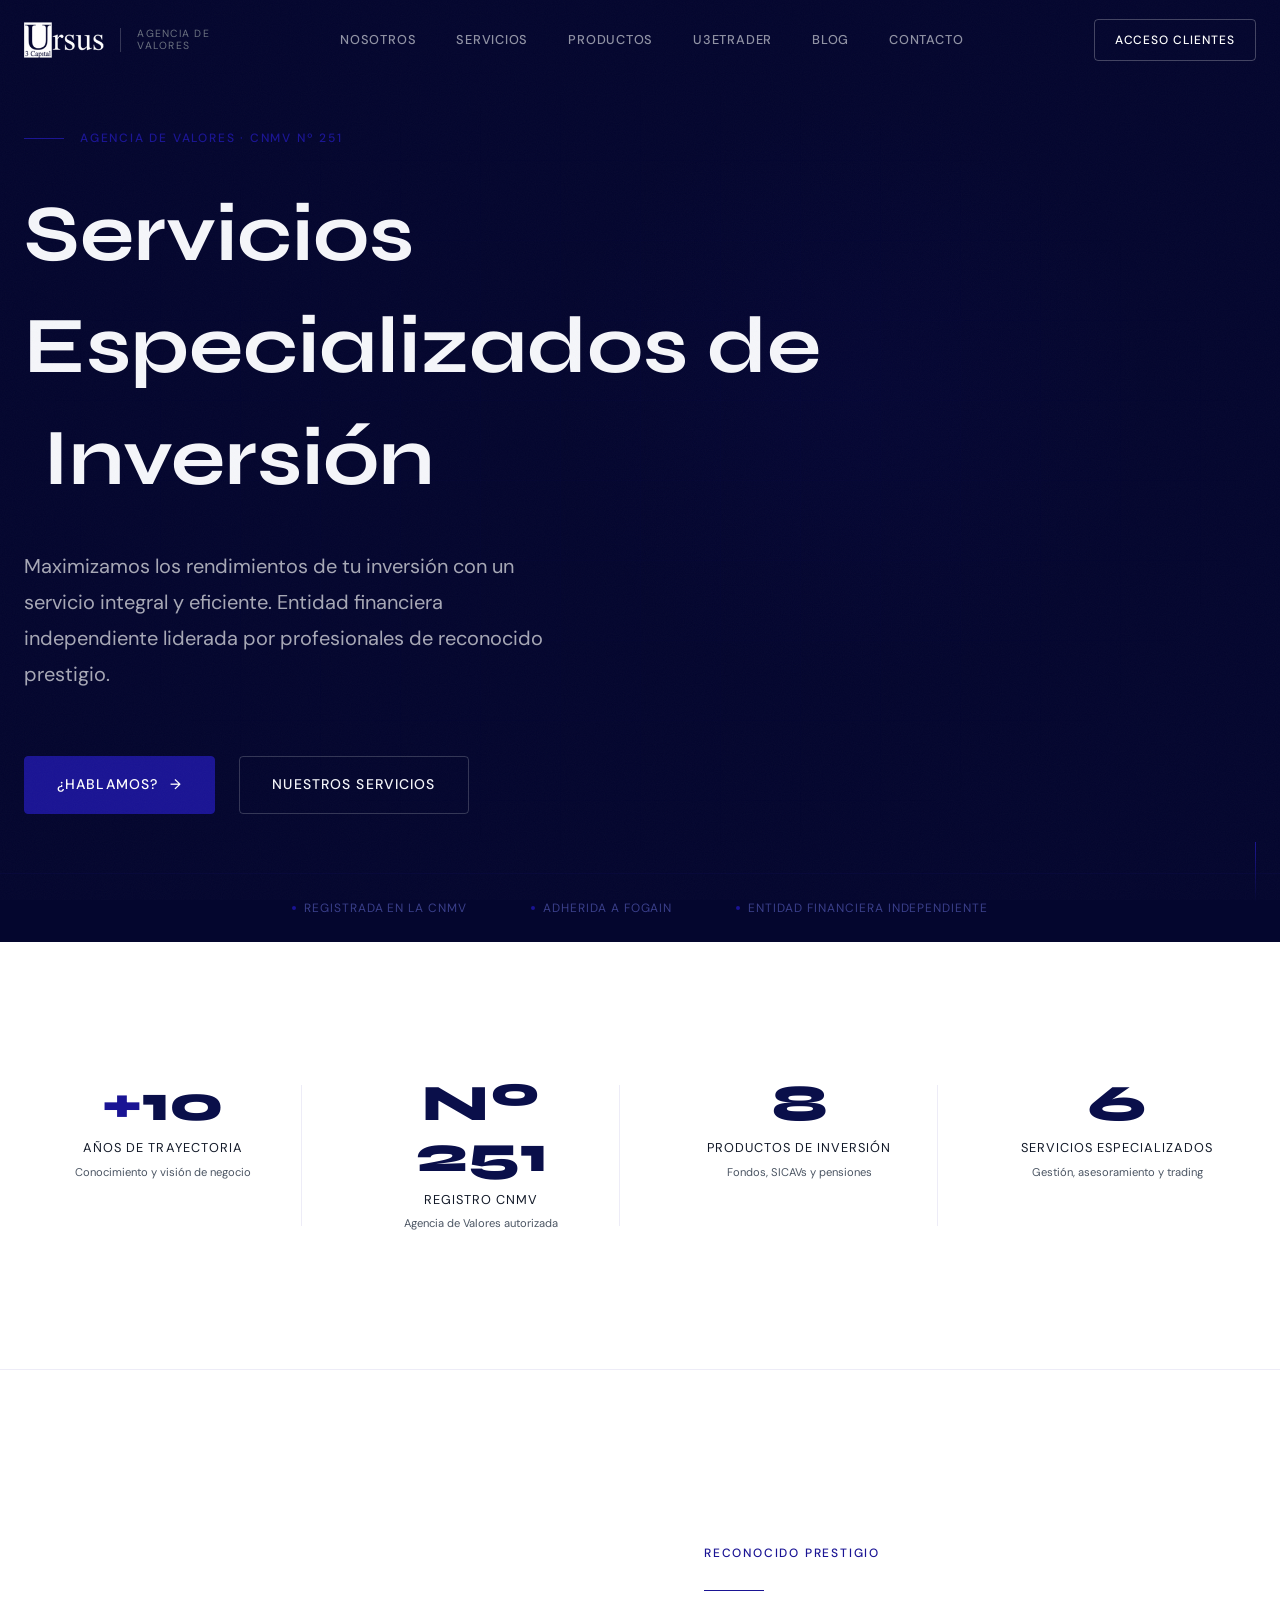
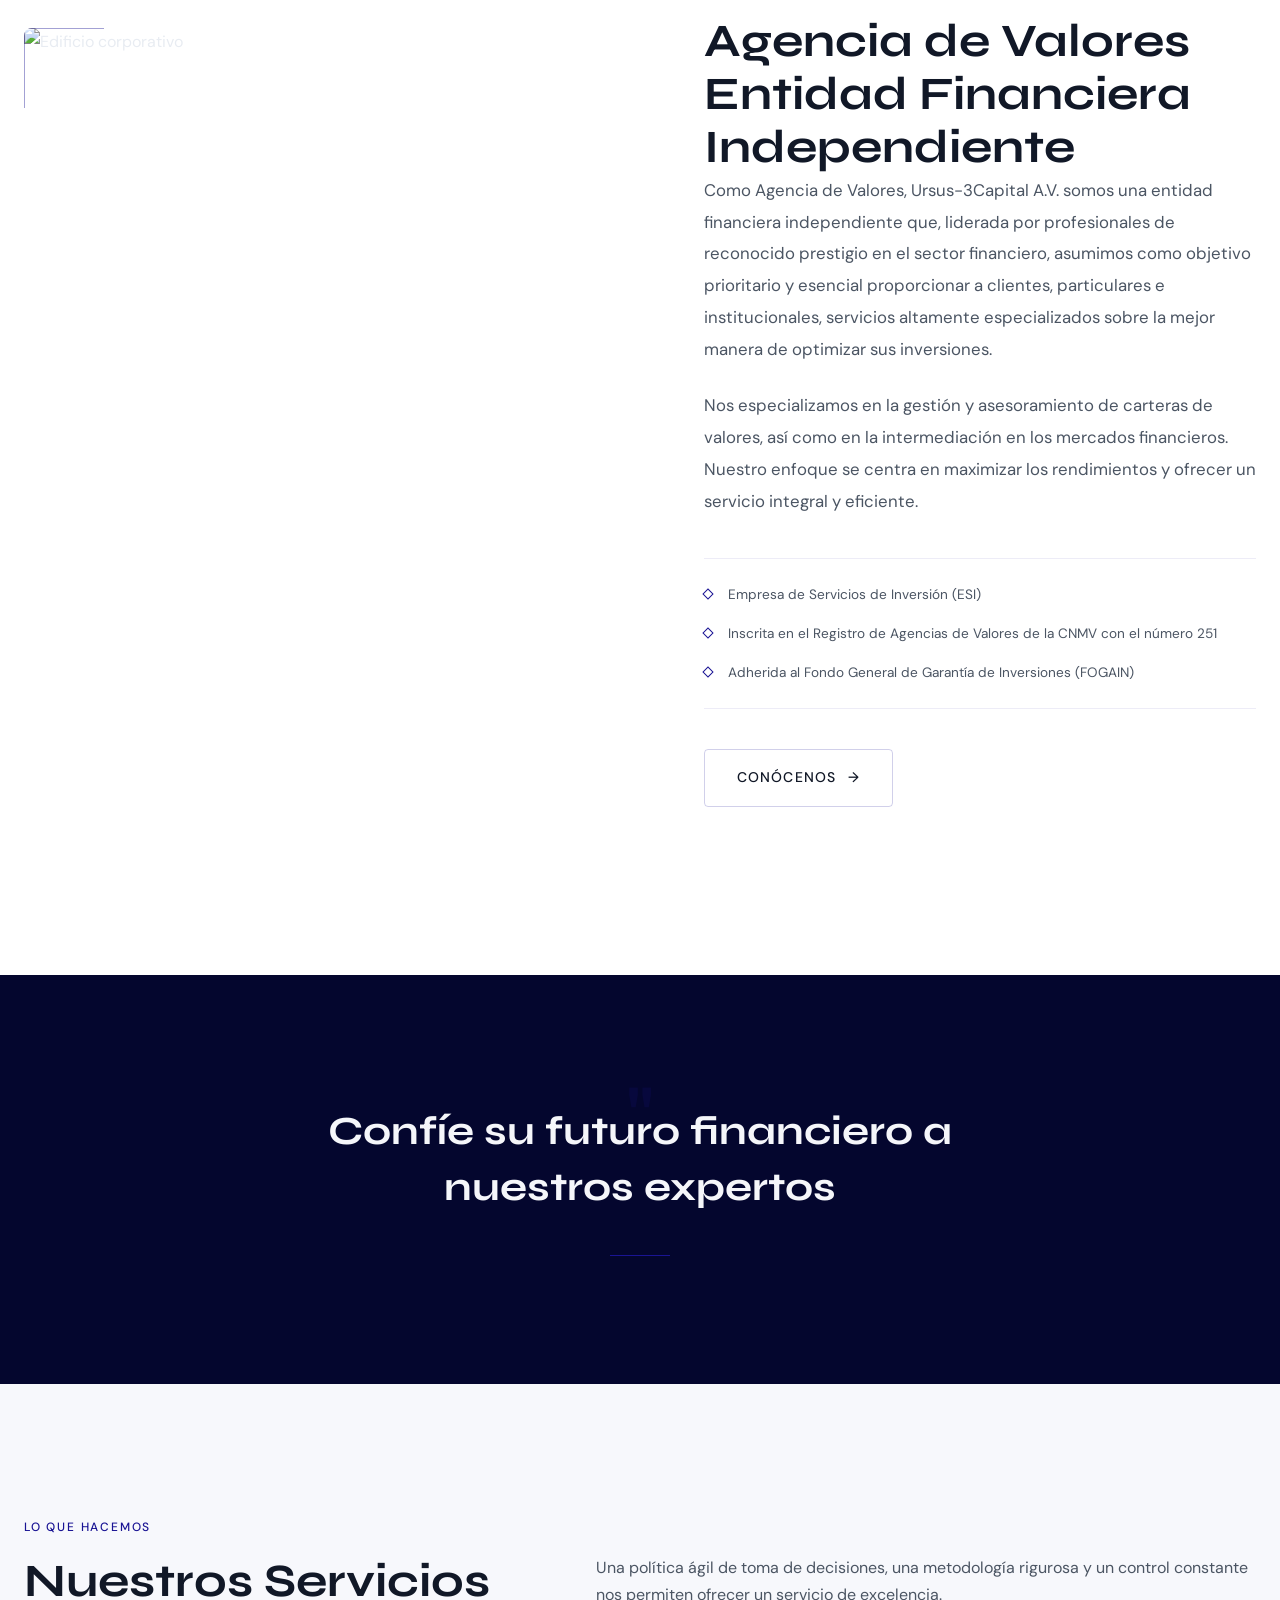
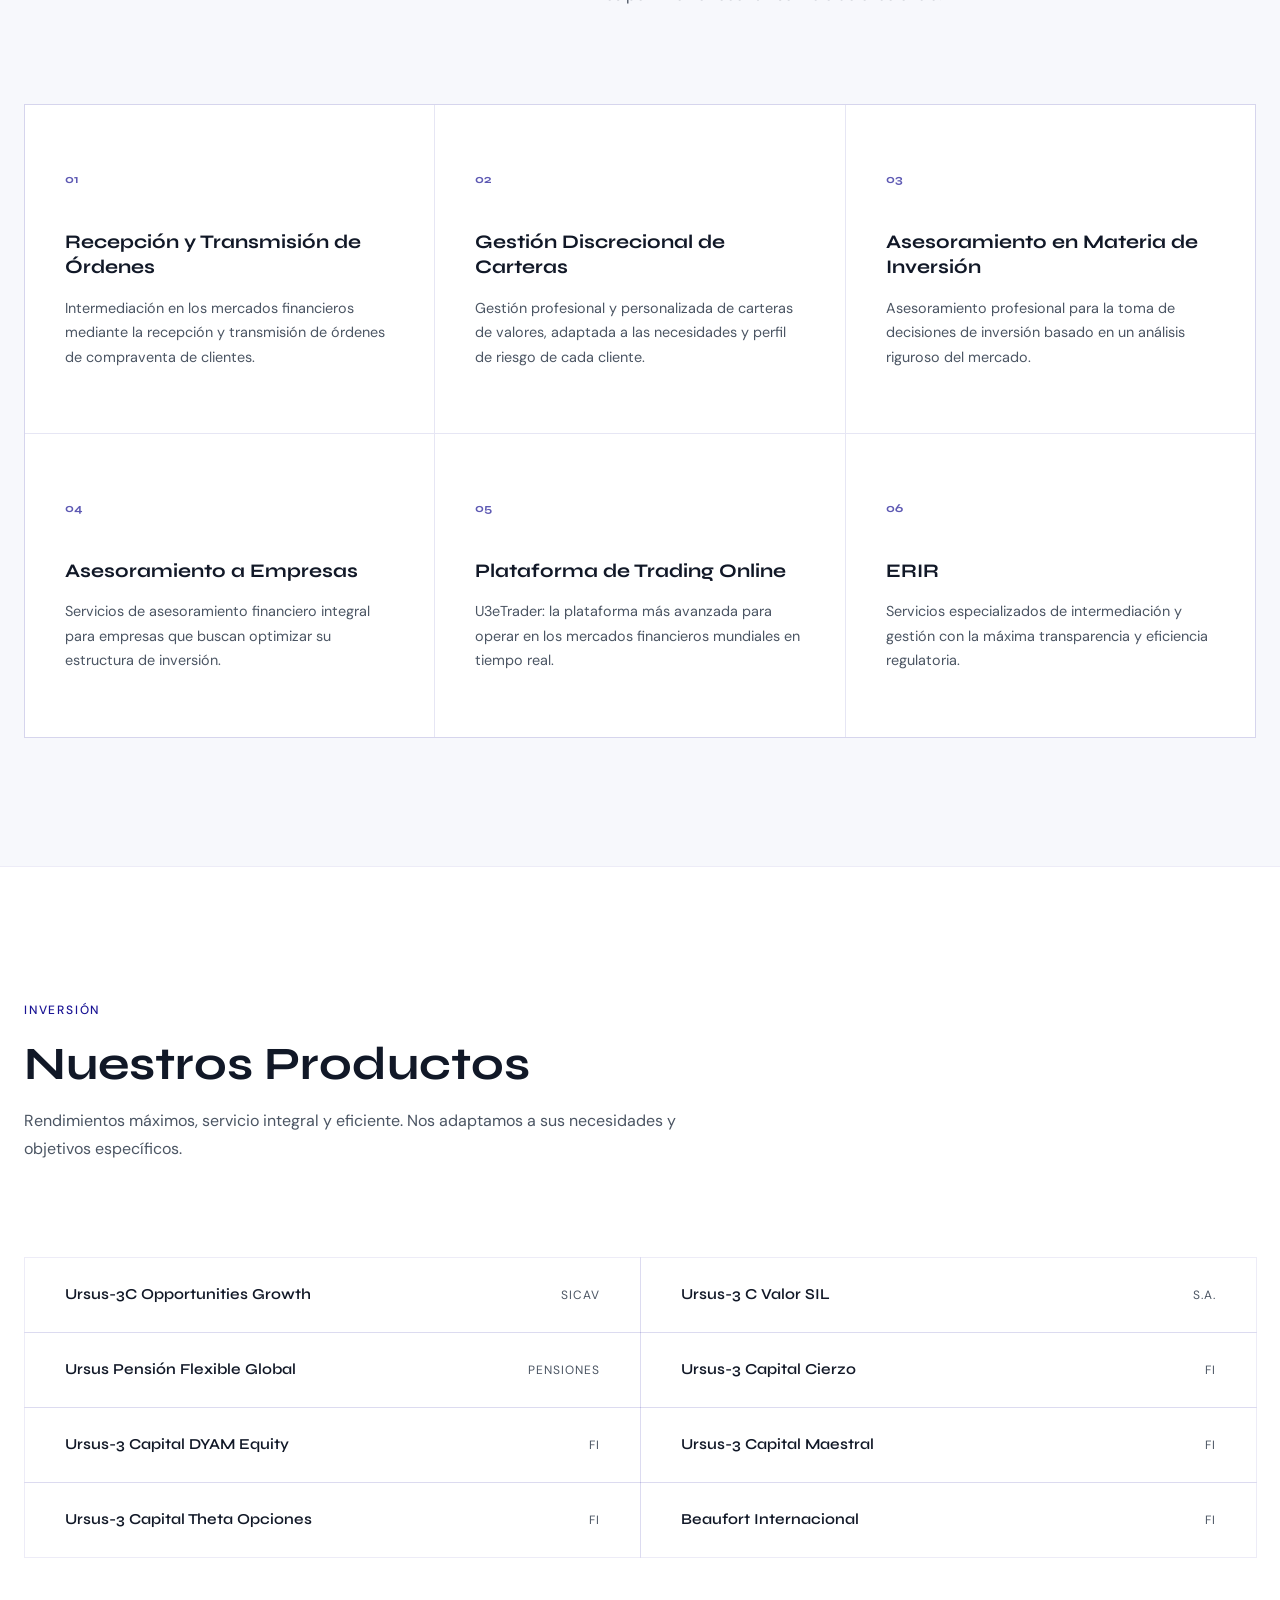
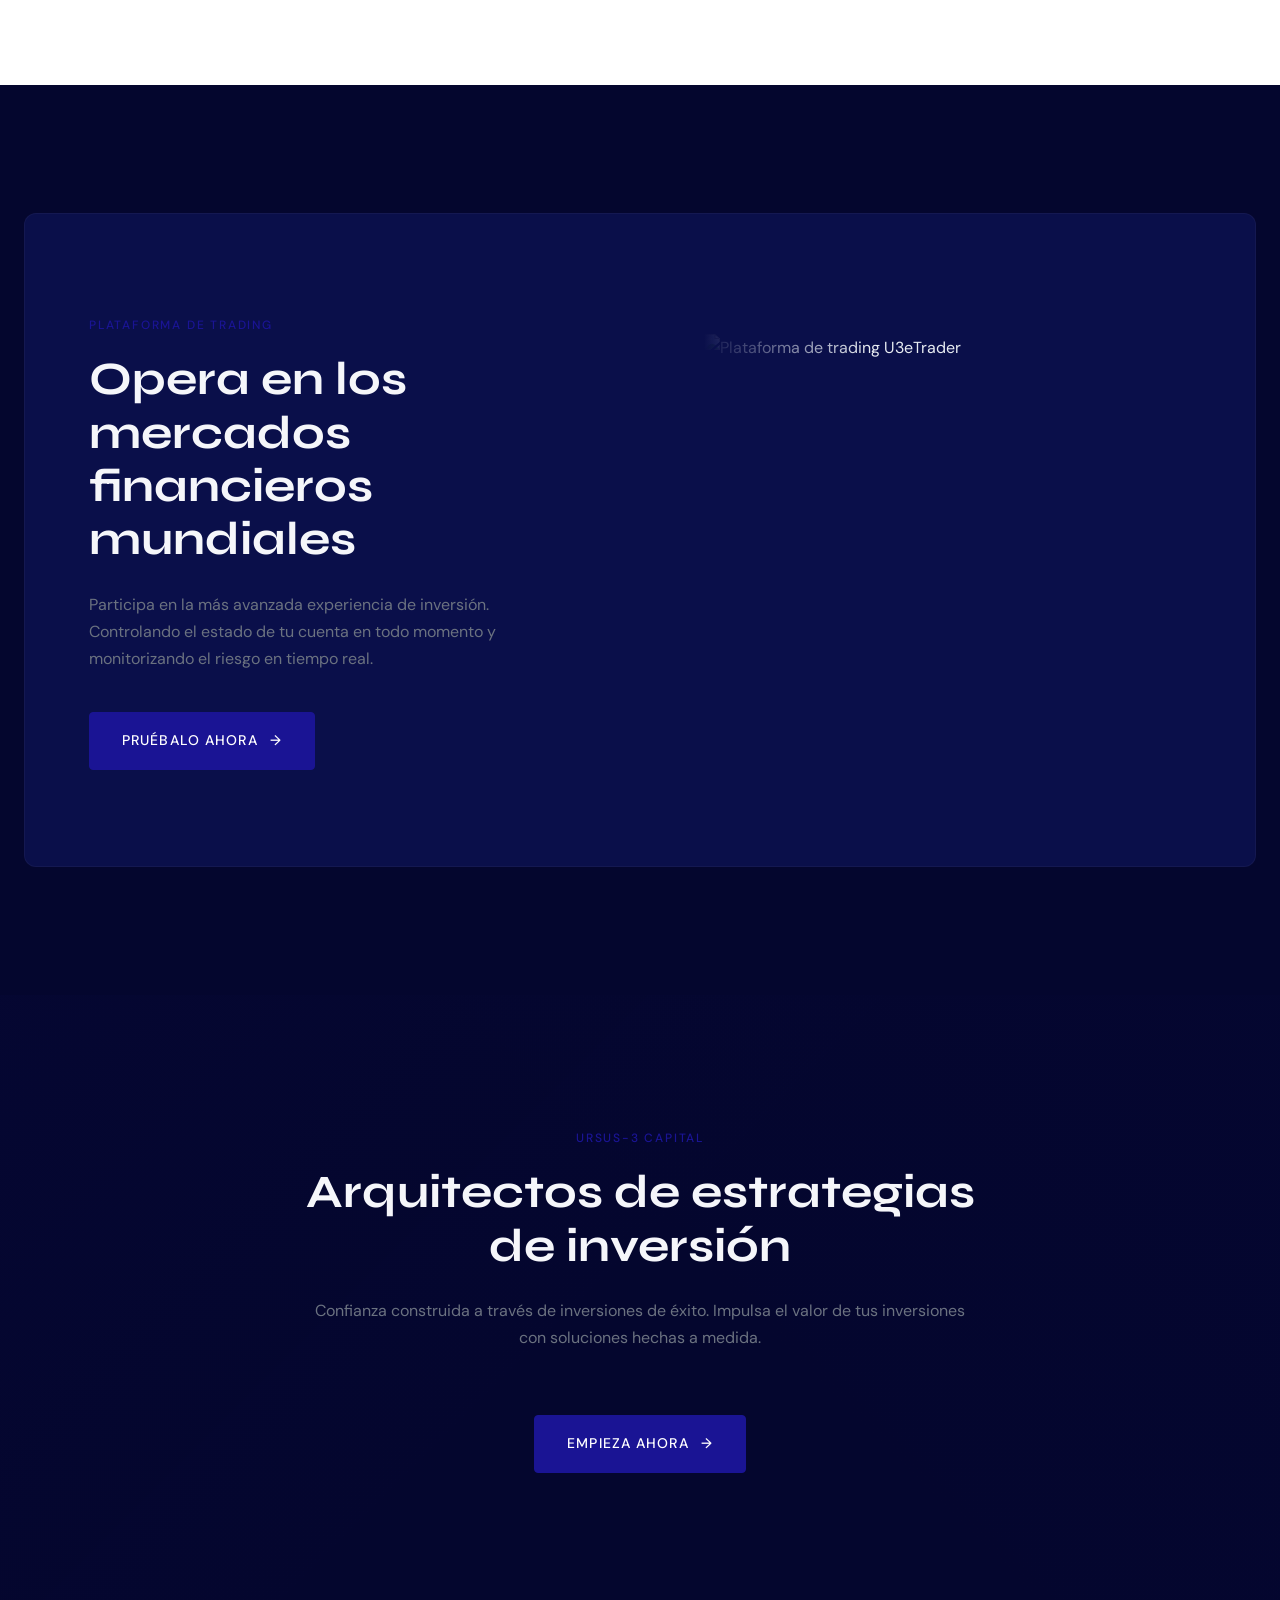
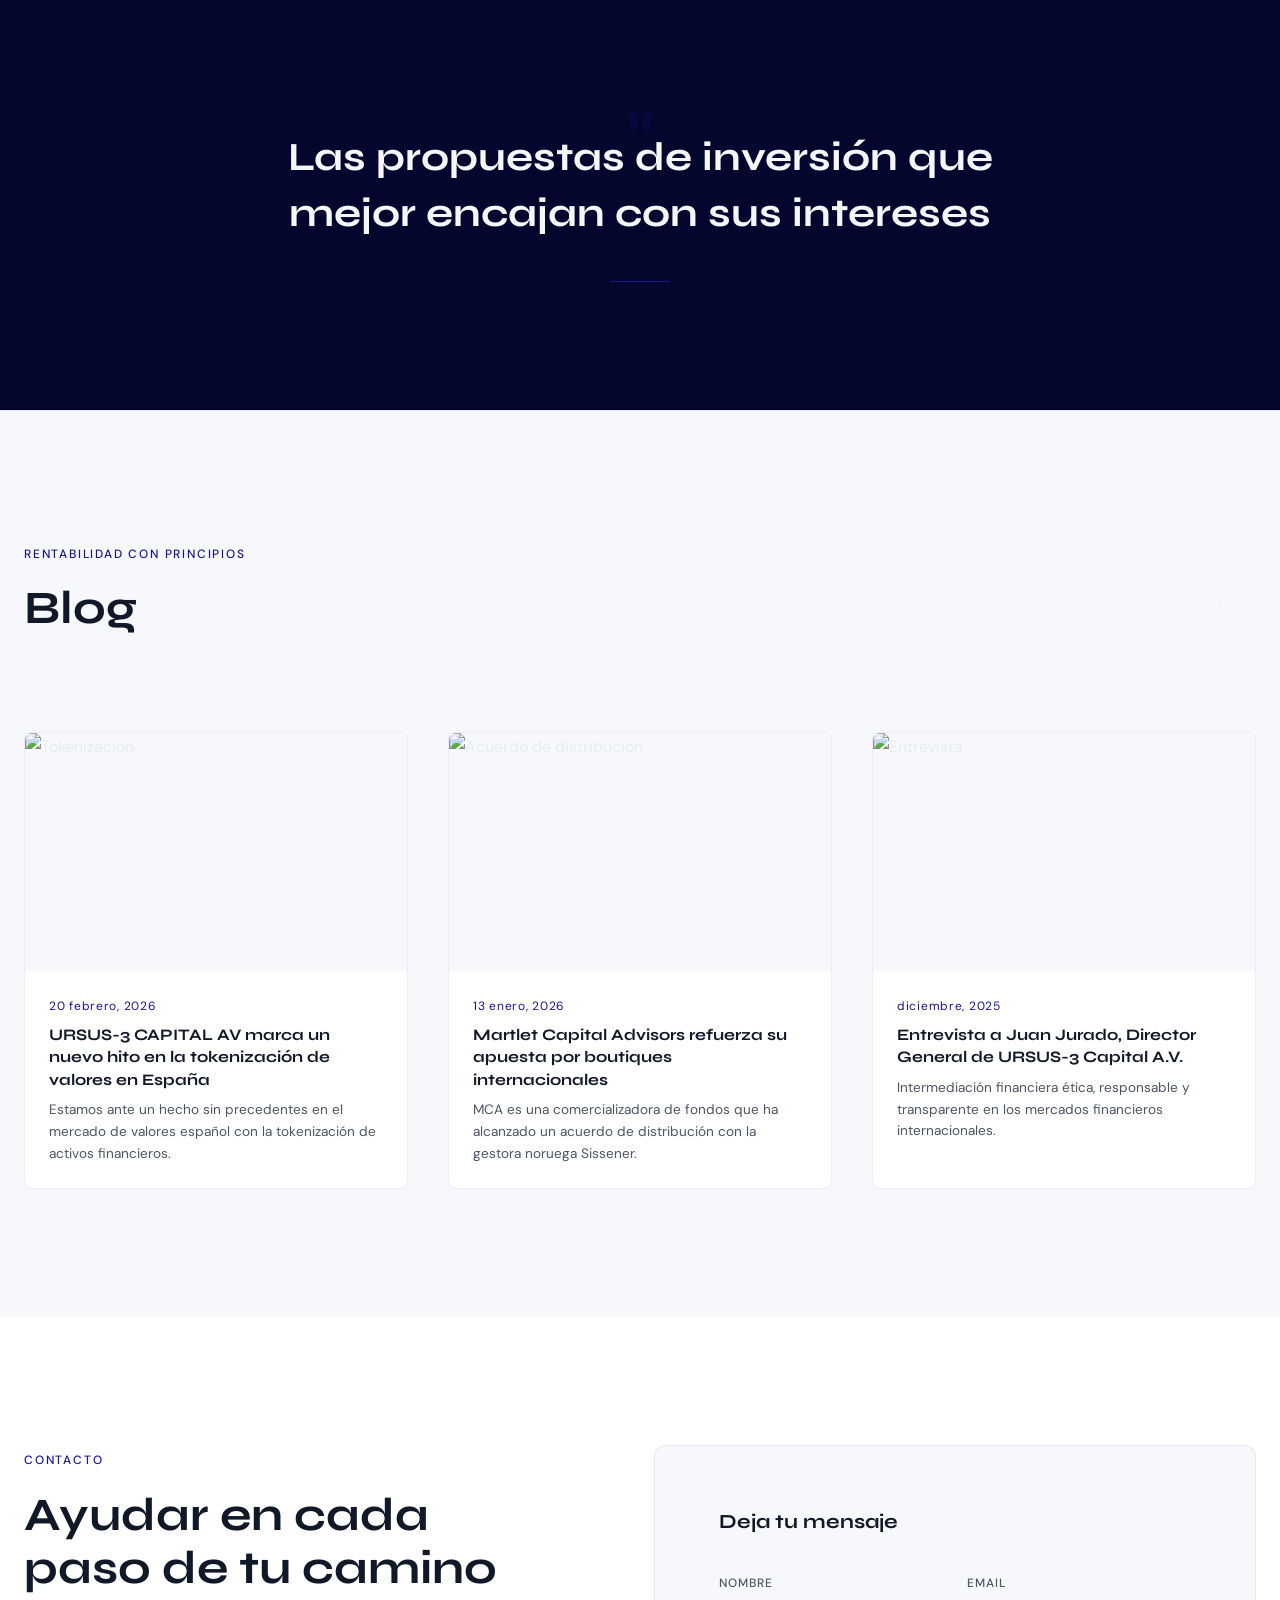
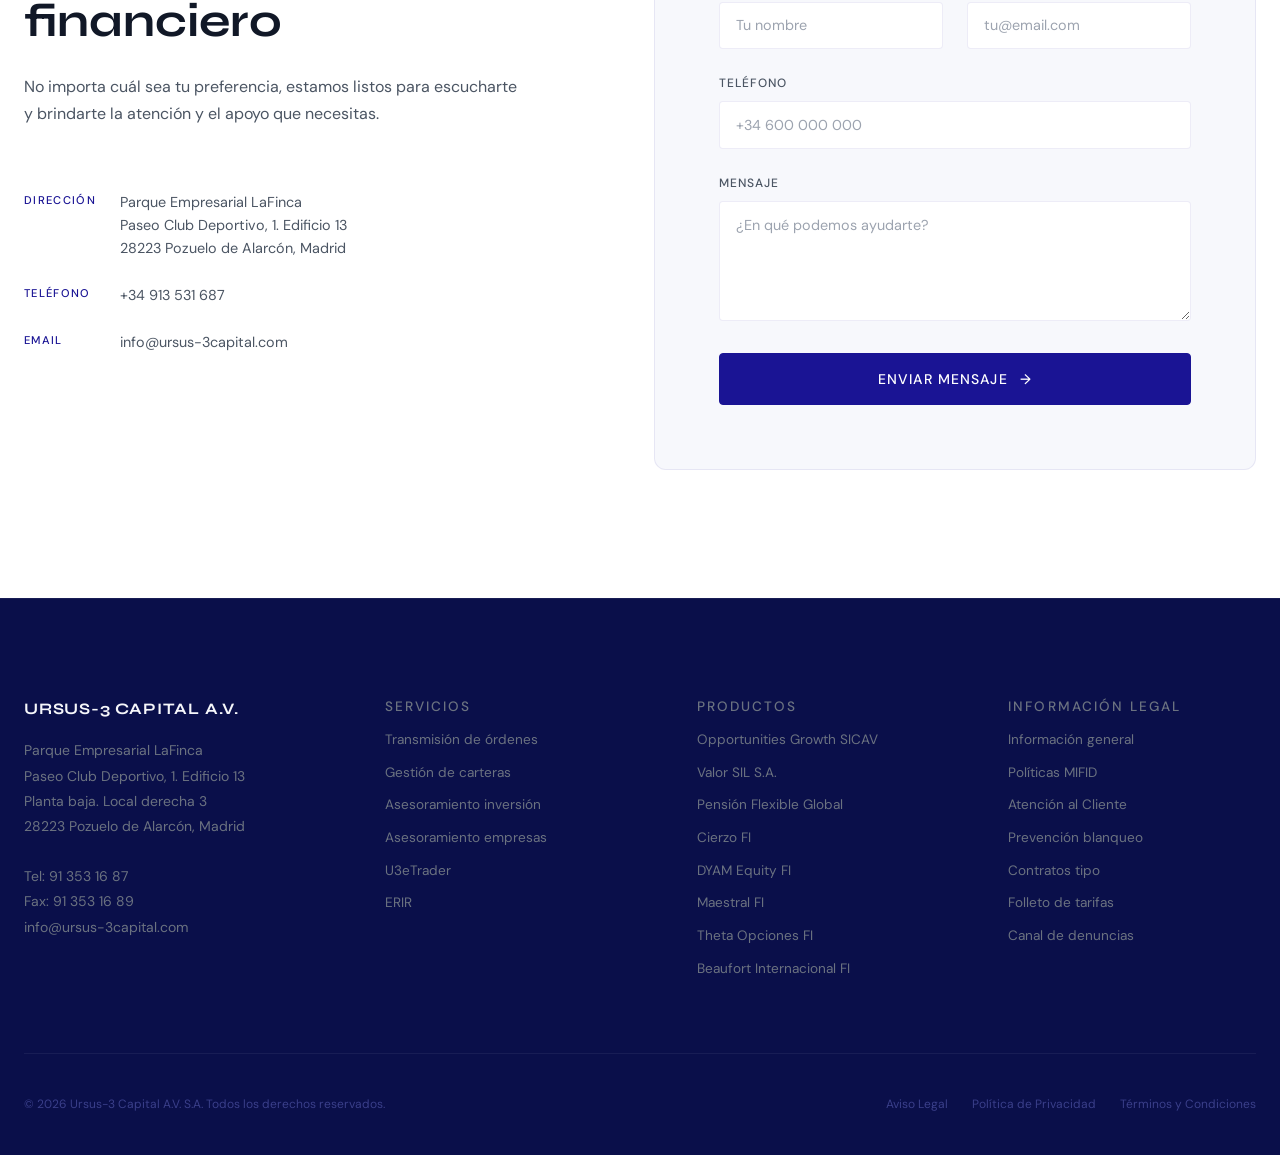
==== prototype/index.html @ baf9d0b7 "feat: corporate blue palette + white sections, logo in nav Adjusted from dark-only to blue+white dua" ====
<!DOCTYPE html>
<html lang="es">
<head>
  <meta charset="UTF-8">
  <meta name="viewport" content="width=device-width, initial-scale=1.0">
  <title>Ursus-3 Capital | Agencia de Valores — Servicios Especializados de Inversión</title>
  <meta name="description" content="Agencia de Valores independiente registrada en la CNMV. Gestión de carteras, asesoramiento en inversión y plataforma de trading online.">
  <link rel="preconnect" href="https://fonts.googleapis.com">
  <link rel="preconnect" href="https://fonts.gstatic.com" crossorigin>
  <link href="https://fonts.googleapis.com/css2?family=DM+Sans:wght@300;400;500;600&family=Syne:wght@400;600;700;800&display=swap" rel="stylesheet">
  <link rel="stylesheet" href="assets/css/global.css">
  <link rel="stylesheet" href="assets/css/homepage.css">
</head>
<body>

  <!-- Grain texture overlay -->
  <div class="grain"></div>

  <!-- ==================== NAV ==================== -->
  <nav class="nav">
    <div class="nav__inner">
      <a href="#" class="nav__logo">
        <img src="assets/img/logo.png" alt="Ursus-3 Capital">
        <span class="nav__logo-divider"></span>
        <span class="nav__logo-sub">Agencia de<br>Valores</span>
      </a>

      <div class="nav__links">
        <a href="#nosotros" class="nav__link">Nosotros</a>
        <a href="#servicios" class="nav__link">Servicios</a>
        <a href="#productos" class="nav__link">Productos</a>
        <a href="#plataforma" class="nav__link">U3eTrader</a>
        <a href="#blog" class="nav__link">Blog</a>
        <a href="#contacto" class="nav__link">Contacto</a>
      </div>

      <a href="#contacto" class="nav__cta">Acceso Clientes</a>

      <button class="nav__burger" aria-label="Menú" aria-expanded="false">
        <span></span><span></span>
      </button>
    </div>
  </nav>

  <!-- Mobile overlay -->
  <div class="nav__overlay">
    <a href="#nosotros">Nosotros</a>
    <a href="#servicios">Servicios</a>
    <a href="#productos">Productos</a>
    <a href="#plataforma">U3eTrader</a>
    <a href="#blog">Blog</a>
    <a href="#contacto">Contacto</a>
  </div>

  <!-- ==================== HERO ==================== -->
  <section class="hero">
    <div class="hero__bg"></div>

    <div class="container">
      <div class="hero__content">
        <div class="hero__label">
          <span class="label">Agencia de Valores · CNMV Nº 251</span>
        </div>

        <h1 class="hero__title">Servicios Especializados de Inversión</h1>

        <p class="hero__subtitle">Maximizamos los rendimientos de tu inversión con un servicio integral y eficiente. Entidad financiera independiente liderada por profesionales de reconocido prestigio.</p>

        <div class="hero__actions">
          <a href="#contacto" class="btn btn--primary">
            ¿Hablamos?
            <span class="btn__arrow">→</span>
          </a>
          <a href="#servicios" class="btn btn--outline">
            Nuestros servicios
          </a>
        </div>
      </div>
    </div>

    <div class="hero__scroll">
      <div class="hero__scroll-line"></div>
    </div>

    <div class="hero__credentials">
      <div class="container">
        <div class="hero__credentials-inner">
          <span><span class="gold-dot"></span> Registrada en la CNMV</span>
          <span><span class="gold-dot"></span> Adherida a FOGAIN</span>
          <span><span class="gold-dot"></span> Entidad Financiera Independiente</span>
        </div>
      </div>
    </div>
  </section>

  <!-- ==================== STATS ==================== -->
  <section class="stats">
    <div class="container">
      <div class="stats__grid reveal-stagger">
        <div class="stats__item">
          <div class="stats__number"><span class="text-gold">+</span><span data-count="10" data-suffix="">0</span></div>
          <div class="stats__desc">Años de trayectoria</div>
          <div class="stats__sub">Conocimiento y visión de negocio</div>
        </div>
        <div class="stats__item">
          <div class="stats__number"><span data-count="251" data-prefix="Nº ">0</span></div>
          <div class="stats__desc">Registro CNMV</div>
          <div class="stats__sub">Agencia de Valores autorizada</div>
        </div>
        <div class="stats__item">
          <div class="stats__number"><span data-count="8">0</span></div>
          <div class="stats__desc">Productos de inversión</div>
          <div class="stats__sub">Fondos, SICAVs y pensiones</div>
        </div>
        <div class="stats__item">
          <div class="stats__number"><span data-count="6">0</span></div>
          <div class="stats__desc">Servicios especializados</div>
          <div class="stats__sub">Gestión, asesoramiento y trading</div>
        </div>
      </div>
    </div>
  </section>

  <!-- ==================== ABOUT ==================== -->
  <section class="about section" id="nosotros">
    <div class="container">
      <div class="about__inner">
        <div class="about__image reveal">
          <img src="https://images.unsplash.com/photo-1486406146926-c627a92ad1ab?w=800&q=80" alt="Edificio corporativo" loading="lazy">
        </div>

        <div class="about__content reveal">
          <span class="label">Reconocido Prestigio</span>
          <div class="divider"></div>
          <h2>Agencia de Valores<br>Entidad Financiera Independiente</h2>

          <p class="about__text">Como Agencia de Valores, Ursus-3Capital A.V. somos una entidad financiera independiente que, liderada por profesionales de reconocido prestigio en el sector financiero, asumimos como objetivo prioritario y esencial proporcionar a clientes, particulares e institucionales, servicios altamente especializados sobre la mejor manera de optimizar sus inversiones.</p>

          <p class="about__text">Nos especializamos en la gestión y asesoramiento de carteras de valores, así como en la intermediación en los mercados financieros. Nuestro enfoque se centra en maximizar los rendimientos y ofrecer un servicio integral y eficiente.</p>

          <div class="about__credentials">
            <div class="about__credential">
              <div class="about__credential-icon"></div>
              <span>Empresa de Servicios de Inversión (ESI)</span>
            </div>
            <div class="about__credential">
              <div class="about__credential-icon"></div>
              <span>Inscrita en el Registro de Agencias de Valores de la CNMV con el número 251</span>
            </div>
            <div class="about__credential">
              <div class="about__credential-icon"></div>
              <span>Adherida al Fondo General de Garantía de Inversiones (FOGAIN)</span>
            </div>
          </div>

          <a href="#contacto" class="btn btn--outline">
            Conócenos
            <span class="btn__arrow">→</span>
          </a>
        </div>
      </div>
    </div>
  </section>

  <!-- ==================== QUOTE ==================== -->
  <section class="quote section">
    <div class="container">
      <div class="quote__inner reveal">
        <div class="quote__mark">"</div>
        <p class="quote__text">Confíe su futuro financiero a nuestros expertos</p>
        <div class="quote__line"></div>
      </div>
    </div>
  </section>

  <!-- ==================== SERVICES ==================== -->
  <section class="services section" id="servicios">
    <div class="container">
      <div class="services__header reveal">
        <div class="services__header-text">
          <span class="label">Lo que hacemos</span>
          <h2>Nuestros Servicios</h2>
        </div>
        <p>Una política ágil de toma de decisiones, una metodología rigurosa y un control constante nos permiten ofrecer un servicio de excelencia.</p>
      </div>

      <div class="services__grid reveal-stagger">
        <div class="service-card">
          <div class="service-card__number">01</div>
          <h3 class="service-card__title">Recepción y Transmisión de Órdenes</h3>
          <p class="service-card__desc">Intermediación en los mercados financieros mediante la recepción y transmisión de órdenes de compraventa de clientes.</p>
        </div>

        <div class="service-card">
          <div class="service-card__number">02</div>
          <h3 class="service-card__title">Gestión Discrecional de Carteras</h3>
          <p class="service-card__desc">Gestión profesional y personalizada de carteras de valores, adaptada a las necesidades y perfil de riesgo de cada cliente.</p>
        </div>

        <div class="service-card">
          <div class="service-card__number">03</div>
          <h3 class="service-card__title">Asesoramiento en Materia de Inversión</h3>
          <p class="service-card__desc">Asesoramiento profesional para la toma de decisiones de inversión basado en un análisis riguroso del mercado.</p>
        </div>

        <div class="service-card">
          <div class="service-card__number">04</div>
          <h3 class="service-card__title">Asesoramiento a Empresas</h3>
          <p class="service-card__desc">Servicios de asesoramiento financiero integral para empresas que buscan optimizar su estructura de inversión.</p>
        </div>

        <div class="service-card">
          <div class="service-card__number">05</div>
          <h3 class="service-card__title">Plataforma de Trading Online</h3>
          <p class="service-card__desc">U3eTrader: la plataforma más avanzada para operar en los mercados financieros mundiales en tiempo real.</p>
        </div>

        <div class="service-card">
          <div class="service-card__number">06</div>
          <h3 class="service-card__title">ERIR</h3>
          <p class="service-card__desc">Servicios especializados de intermediación y gestión con la máxima transparencia y eficiencia regulatoria.</p>
        </div>
      </div>
    </div>
  </section>

  <!-- ==================== PRODUCTS ==================== -->
  <section class="products section" id="productos">
    <div class="container">
      <div class="products__header reveal">
        <span class="label">Inversión</span>
        <h2>Nuestros Productos</h2>
        <p>Rendimientos máximos, servicio integral y eficiente. Nos adaptamos a sus necesidades y objetivos específicos.</p>
      </div>

      <div class="products__list reveal-stagger">
        <div class="product-item">
          <span class="product-item__name">Ursus-3C Opportunities Growth</span>
          <span class="product-item__type">SICAV</span>
        </div>
        <div class="product-item">
          <span class="product-item__name">Ursus-3 C Valor SIL</span>
          <span class="product-item__type">S.A.</span>
        </div>
        <div class="product-item">
          <span class="product-item__name">Ursus Pensión Flexible Global</span>
          <span class="product-item__type">Pensiones</span>
        </div>
        <div class="product-item">
          <span class="product-item__name">Ursus-3 Capital Cierzo</span>
          <span class="product-item__type">FI</span>
        </div>
        <div class="product-item">
          <span class="product-item__name">Ursus-3 Capital DYAM Equity</span>
          <span class="product-item__type">FI</span>
        </div>
        <div class="product-item">
          <span class="product-item__name">Ursus-3 Capital Maestral</span>
          <span class="product-item__type">FI</span>
        </div>
        <div class="product-item">
          <span class="product-item__name">Ursus-3 Capital Theta Opciones</span>
          <span class="product-item__type">FI</span>
        </div>
        <div class="product-item">
          <span class="product-item__name">Beaufort Internacional</span>
          <span class="product-item__type">FI</span>
        </div>
      </div>
    </div>
  </section>

  <!-- ==================== PLATFORM ==================== -->
  <section class="platform section" id="plataforma">
    <div class="container">
      <div class="platform__inner reveal">
        <div class="platform__content">
          <span class="label">Plataforma de Trading</span>
          <h2>Opera en los mercados financieros mundiales</h2>
          <p>Participa en la más avanzada experiencia de inversión. Controlando el estado de tu cuenta en todo momento y monitorizando el riesgo en tiempo real.</p>
          <a href="#contacto" class="btn btn--primary">
            Pruébalo ahora
            <span class="btn__arrow">→</span>
          </a>
        </div>
        <div class="platform__visual">
          <img src="https://images.unsplash.com/photo-1611974789855-9c2a0a7236a3?w=800&q=80" alt="Plataforma de trading U3eTrader" loading="lazy">
        </div>
      </div>
    </div>
  </section>

  <!-- ==================== ARCHITECTS CTA ==================== -->
  <section class="architects section">
    <div class="container">
      <div class="architects__inner reveal">
        <span class="label">Ursus-3 Capital</span>
        <h2>Arquitectos de estrategias de inversión</h2>
        <p>Confianza construida a través de inversiones de éxito. Impulsa el valor de tus inversiones con soluciones hechas a medida.</p>
        <a href="#contacto" class="btn btn--primary">
          Empieza ahora
          <span class="btn__arrow">→</span>
        </a>
      </div>
    </div>
  </section>

  <!-- ==================== QUOTE 2 ==================== -->
  <section class="quote section">
    <div class="container">
      <div class="quote__inner reveal">
        <div class="quote__mark">"</div>
        <p class="quote__text">Las propuestas de inversión que mejor encajan con sus intereses</p>
        <div class="quote__line"></div>
      </div>
    </div>
  </section>

  <!-- ==================== BLOG ==================== -->
  <section class="blog section" id="blog">
    <div class="container">
      <div class="blog__header reveal">
        <div>
          <span class="label">Rentabilidad con principios</span>
          <h2>Blog</h2>
        </div>
        <a href="#" class="btn btn--outline">Ver todo</a>
      </div>

      <div class="blog__grid reveal-stagger">
        <a href="#" class="blog-card">
          <div class="blog-card__image">
            <img src="https://images.unsplash.com/photo-1639322537228-f710d846310a?w=600&q=80" alt="Tokenización" loading="lazy">
          </div>
          <div class="blog-card__body">
            <div class="blog-card__date">20 febrero, 2026</div>
            <h3 class="blog-card__title">URSUS-3 CAPITAL AV marca un nuevo hito en la tokenización de valores en España</h3>
            <p class="blog-card__excerpt">Estamos ante un hecho sin precedentes en el mercado de valores español con la tokenización de activos financieros.</p>
          </div>
        </a>

        <a href="#" class="blog-card">
          <div class="blog-card__image">
            <img src="https://images.unsplash.com/photo-1590283603385-17ffb3a7f29f?w=600&q=80" alt="Acuerdo de distribución" loading="lazy">
          </div>
          <div class="blog-card__body">
            <div class="blog-card__date">13 enero, 2026</div>
            <h3 class="blog-card__title">Martlet Capital Advisors refuerza su apuesta por boutiques internacionales</h3>
            <p class="blog-card__excerpt">MCA es una comercializadora de fondos que ha alcanzado un acuerdo de distribución con la gestora noruega Sissener.</p>
          </div>
        </a>

        <a href="#" class="blog-card">
          <div class="blog-card__image">
            <img src="https://images.unsplash.com/photo-1507679799987-c73b1a8e74b4?w=600&q=80" alt="Entrevista" loading="lazy">
          </div>
          <div class="blog-card__body">
            <div class="blog-card__date">diciembre, 2025</div>
            <h3 class="blog-card__title">Entrevista a Juan Jurado, Director General de URSUS-3 Capital A.V.</h3>
            <p class="blog-card__excerpt">Intermediación financiera ética, responsable y transparente en los mercados financieros internacionales.</p>
          </div>
        </a>
      </div>
    </div>
  </section>

  <!-- ==================== CONTACT ==================== -->
  <section class="contact section" id="contacto">
    <div class="container">
      <div class="contact__inner">
        <div class="contact__info reveal">
          <span class="label">Contacto</span>
          <h2>Ayudar en cada paso de tu camino financiero</h2>
          <p>No importa cuál sea tu preferencia, estamos listos para escucharte y brindarte la atención y el apoyo que necesitas.</p>

          <div class="contact__details">
            <div class="contact__detail">
              <span class="contact__detail-label">Dirección</span>
              <span class="contact__detail-value">Parque Empresarial LaFinca<br>Paseo Club Deportivo, 1. Edificio 13<br>28223 Pozuelo de Alarcón, Madrid</span>
            </div>
            <div class="contact__detail">
              <span class="contact__detail-label">Teléfono</span>
              <span class="contact__detail-value"><a href="tel:+34913531687">+34 913 531 687</a></span>
            </div>
            <div class="contact__detail">
              <span class="contact__detail-label">Email</span>
              <span class="contact__detail-value"><a href="mailto:info@ursus-3capital.com">info@ursus-3capital.com</a></span>
            </div>
          </div>
        </div>

        <div class="contact__form-wrap reveal">
          <h3 class="contact__form-title">Deja tu mensaje</h3>
          <form>
            <div class="form__row">
              <div class="form__group">
                <label class="form__label" for="name">Nombre</label>
                <input class="form__input" type="text" id="name" placeholder="Tu nombre">
              </div>
              <div class="form__group">
                <label class="form__label" for="email">Email</label>
                <input class="form__input" type="email" id="email" placeholder="tu@email.com">
              </div>
            </div>
            <div class="form__group">
              <label class="form__label" for="phone">Teléfono</label>
              <input class="form__input" type="tel" id="phone" placeholder="+34 600 000 000">
            </div>
            <div class="form__group">
              <label class="form__label" for="message">Mensaje</label>
              <textarea class="form__textarea" id="message" placeholder="¿En qué podemos ayudarte?"></textarea>
            </div>
            <button type="submit" class="btn btn--primary" style="width:100%;justify-content:center;">
              Enviar mensaje
              <span class="btn__arrow">→</span>
            </button>
          </form>
        </div>
      </div>
    </div>
  </section>

  <!-- ==================== FOOTER ==================== -->
  <footer class="footer">
    <div class="container">
      <div class="footer__top">
        <div class="footer__brand">
          <div class="footer__brand-name">Ursus-3 Capital A.V.</div>
          <p>
            Parque Empresarial LaFinca<br>
            Paseo Club Deportivo, 1. Edificio 13<br>
            Planta baja. Local derecha 3<br>
            28223 Pozuelo de Alarcón, Madrid<br><br>
            Tel: <a href="tel:+34913531687">91 353 16 87</a><br>
            Fax: 91 353 16 89<br>
            <a href="mailto:info@ursus-3capital.com">info@ursus-3capital.com</a>
          </p>
        </div>

        <div class="footer__col">
          <span class="footer__col-title">Servicios</span>
          <a href="#">Transmisión de órdenes</a>
          <a href="#">Gestión de carteras</a>
          <a href="#">Asesoramiento inversión</a>
          <a href="#">Asesoramiento empresas</a>
          <a href="#">U3eTrader</a>
          <a href="#">ERIR</a>
        </div>

        <div class="footer__col">
          <span class="footer__col-title">Productos</span>
          <a href="#">Opportunities Growth SICAV</a>
          <a href="#">Valor SIL S.A.</a>
          <a href="#">Pensión Flexible Global</a>
          <a href="#">Cierzo FI</a>
          <a href="#">DYAM Equity FI</a>
          <a href="#">Maestral FI</a>
          <a href="#">Theta Opciones FI</a>
          <a href="#">Beaufort Internacional FI</a>
        </div>

        <div class="footer__col">
          <span class="footer__col-title">Información Legal</span>
          <a href="#">Información general</a>
          <a href="#">Políticas MIFID</a>
          <a href="#">Atención al Cliente</a>
          <a href="#">Prevención blanqueo</a>
          <a href="#">Contratos tipo</a>
          <a href="#">Folleto de tarifas</a>
          <a href="#">Canal de denuncias</a>
        </div>
      </div>

      <div class="footer__bottom">
        <span>&copy; 2026 Ursus-3 Capital A.V. S.A. Todos los derechos reservados.</span>
        <div class="footer__legal">
          <a href="#">Aviso Legal</a>
          <a href="#">Política de Privacidad</a>
          <a href="#">Términos y Condiciones</a>
        </div>
      </div>
    </div>
  </footer>

  <!-- Scripts -->
  <script src="assets/js/global.js"></script>
  <script src="assets/js/animations.js"></script>
</body>
</html>
---- prototype/assets/css/global.css ----
/* ============================================
   URSUS-3 CAPITAL — Design System
   Dark Institutional / Swiss Precision
   ============================================ */

/* --- Reset --- */
*, *::before, *::after { box-sizing: border-box; margin: 0; padding: 0; }

/* --- Tokens --- */
:root {
  /* Palette — Corporate Royal Blue + White */
  --midnight:     #04062e;
  --navy:         #0a0f4a;
  --navy-light:   #111875;
  --navy-mid:     #1a1f8c;
  --slate:        #3a3f8a;
  --gold:         #1a1494;
  --gold-light:   #2a24b4;
  --gold-pale:    #e8e6f8;
  --ice:          #e8ecf2;
  --ice-dim:      #6b7280;
  --white:        #f5f6fa;
  --pure-white:   #ffffff;

  /* Light section tokens */
  --bg-light:     #ffffff;
  --bg-light-alt: #f7f8fc;
  --text-dark:    #111827;
  --text-mid:     #4b5563;
  --border-light: rgba(26, 20, 148, 0.08);

  /* Typography */
  --font-display: 'Syne', sans-serif;
  --font-body:    'DM Sans', sans-serif;

  /* Spacing */
  --sp-xs:  0.5rem;
  --sp-sm:  1rem;
  --sp-md:  1.5rem;
  --sp-lg:  2.5rem;
  --sp-xl:  4rem;
  --sp-2xl: 6rem;
  --sp-3xl: 8rem;

  /* Nav */
  --nav-h: 80px;

  /* Radius */
  --r-sm: 4px;
  --r-md: 8px;
  --r-lg: 12px;

  /* Transitions */
  --ease-out: cubic-bezier(0.16, 1, 0.3, 1);
  --ease-spring: cubic-bezier(0.34, 1.56, 0.64, 1);
  --dur: 0.5s;
  --dur-fast: 0.3s;
}

/* --- Base --- */
html {
  scroll-behavior: smooth;
  -webkit-font-smoothing: antialiased;
  -moz-osx-font-smoothing: grayscale;
}

body {
  font-family: var(--font-body);
  font-size: 1rem;
  line-height: 1.7;
  color: var(--ice);
  background: var(--midnight);
  overflow-x: hidden;
}

/* --- Typography --- */
h1, h2, h3, h4, h5 {
  font-family: var(--font-display);
  font-weight: 700;
  line-height: 1.15;
  color: var(--white);
}

h1 { font-size: clamp(2.5rem, 5vw + 1rem, 5rem); }
h2 { font-size: clamp(1.8rem, 3vw + 0.5rem, 3rem); }
h3 { font-size: clamp(1.2rem, 1.5vw + 0.5rem, 1.5rem); }
h4 { font-size: 1.125rem; }

p { color: var(--ice-dim); max-width: 60ch; }

a {
  color: inherit;
  text-decoration: none;
  transition: color var(--dur-fast) var(--ease-out);
}

/* --- Utility --- */
.container {
  width: 100%;
  max-width: 1280px;
  margin: 0 auto;
  padding: 0 var(--sp-md);
}

.section {
  padding: var(--sp-3xl) 0;
}

.label {
  font-family: var(--font-body);
  font-size: 0.75rem;
  font-weight: 500;
  letter-spacing: 0.15em;
  text-transform: uppercase;
  color: var(--gold);
}

.divider {
  width: 60px;
  height: 1px;
  background: var(--gold);
  margin: var(--sp-md) 0;
}

.text-gold { color: var(--gold); }

/* --- Buttons --- */
.btn {
  display: inline-flex;
  align-items: center;
  gap: 0.75rem;
  font-family: var(--font-body);
  font-size: 0.875rem;
  font-weight: 500;
  letter-spacing: 0.08em;
  text-transform: uppercase;
  padding: 1rem 2rem;
  border: 1px solid;
  border-radius: var(--r-sm);
  cursor: pointer;
  transition: all var(--dur-fast) var(--ease-out);
  position: relative;
  overflow: hidden;
}

.btn--primary {
  background: var(--gold);
  color: var(--pure-white);
  border-color: var(--gold);
}
.btn--primary:hover {
  background: var(--gold-light);
  border-color: var(--gold-light);
  transform: translateY(-2px);
  box-shadow: 0 8px 30px rgba(26, 20, 148, 0.3);
}
.btn--primary:active { transform: translateY(0); }

.btn--outline {
  background: transparent;
  color: var(--white);
  border-color: rgba(240, 242, 245, 0.2);
}
.btn--outline:hover {
  border-color: var(--gold);
  color: var(--gold);
  transform: translateY(-2px);
}
.btn--outline:active { transform: translateY(0); }

.btn:focus-visible {
  outline: 2px solid var(--gold);
  outline-offset: 3px;
}

/* Arrow icon for buttons */
.btn__arrow {
  display: inline-block;
  transition: transform var(--dur-fast) var(--ease-out);
}
.btn:hover .btn__arrow { transform: translateX(4px); }

/* --- Navigation --- */
.nav {
  position: fixed;
  top: 0;
  left: 0;
  width: 100%;
  z-index: 1000;
  padding: 0 var(--sp-md);
  transition: background var(--dur) var(--ease-out),
              box-shadow var(--dur) var(--ease-out),
              padding var(--dur) var(--ease-out);
}

.nav__inner {
  max-width: 1280px;
  margin: 0 auto;
  height: var(--nav-h);
  display: flex;
  align-items: center;
  justify-content: space-between;
}

.nav__logo {
  display: flex;
  align-items: center;
  gap: var(--sp-xs);
  font-family: var(--font-display);
  font-size: 1.125rem;
  font-weight: 700;
  color: var(--white);
  letter-spacing: 0.05em;
  text-transform: uppercase;
}
.nav__logo img {
  height: 36px;
  width: auto;
  filter: brightness(0) invert(1);
  transition: filter var(--dur) var(--ease-out);
}
.nav--scrolled .nav__logo img {
  filter: none;
}
.nav__logo-divider {
  width: 1px;
  height: 24px;
  background: rgba(240, 242, 245, 0.2);
  margin: 0 0.5rem;
}
.nav__logo-sub {
  font-family: var(--font-body);
  font-size: 0.65rem;
  font-weight: 400;
  letter-spacing: 0.12em;
  text-transform: uppercase;
  color: var(--ice-dim);
  line-height: 1.2;
}

.nav__links {
  display: flex;
  align-items: center;
  gap: var(--sp-lg);
}

.nav__link {
  font-family: var(--font-body);
  font-size: 0.8rem;
  font-weight: 500;
  letter-spacing: 0.06em;
  text-transform: uppercase;
  color: rgba(240, 242, 245, 0.6);
  position: relative;
  padding: 0.25rem 0;
}
.nav__link::after {
  content: '';
  position: absolute;
  bottom: 0;
  left: 0;
  width: 0;
  height: 1px;
  background: var(--gold);
  transition: width var(--dur-fast) var(--ease-out);
}
.nav__link:hover {
  color: var(--white);
}
.nav__link:hover::after {
  width: 100%;
}
.nav__link:focus-visible {
  outline: 2px solid var(--gold);
  outline-offset: 4px;
}

.nav__cta {
  font-family: var(--font-body);
  font-size: 0.75rem;
  font-weight: 500;
  letter-spacing: 0.08em;
  text-transform: uppercase;
  color: var(--pure-white);
  border: 1px solid rgba(255, 255, 255, 0.25);
  padding: 0.6rem 1.25rem;
  border-radius: var(--r-sm);
  transition: all var(--dur-fast) var(--ease-out);
}
.nav__cta:hover {
  background: var(--gold);
  color: var(--pure-white);
}
.nav__cta:focus-visible {
  outline: 2px solid var(--gold);
  outline-offset: 3px;
}

/* Nav scrolled */
.nav--scrolled {
  background: rgba(255, 255, 255, 0.97);
  backdrop-filter: blur(20px);
  box-shadow: 0 1px 0 rgba(26, 20, 148, 0.06);
}
.nav--scrolled .nav__link {
  color: var(--text-mid);
}
.nav--scrolled .nav__link:hover {
  color: var(--navy);
}
.nav--scrolled .nav__link::after {
  background: var(--gold);
}
.nav--scrolled .nav__logo-divider {
  background: rgba(26, 20, 148, 0.15);
}
.nav--scrolled .nav__logo-sub {
  color: var(--text-mid);
}
.nav--scrolled .nav__cta {
  color: var(--gold);
  border-color: rgba(26, 20, 148, 0.15);
}
.nav--scrolled .nav__cta:hover {
  background: var(--gold);
  color: var(--pure-white);
}

/* Mobile burger */
.nav__burger {
  display: none;
  flex-direction: column;
  gap: 6px;
  width: 28px;
  cursor: pointer;
  background: none;
  border: none;
  padding: 4px 0;
  z-index: 1001;
}
.nav__burger span {
  display: block;
  height: 1px;
  background: var(--white);
  transition: transform var(--dur-fast) var(--ease-out),
              opacity var(--dur-fast) var(--ease-out);
}
.nav__burger--open span:first-child {
  transform: translateY(3.5px) rotate(45deg);
}
.nav__burger--open span:last-child {
  transform: translateY(-3.5px) rotate(-45deg);
}

/* Mobile overlay */
.nav__overlay {
  position: fixed;
  inset: 0;
  background: var(--midnight);
  display: flex;
  flex-direction: column;
  align-items: center;
  justify-content: center;
  gap: var(--sp-lg);
  opacity: 0;
  visibility: hidden;
  transition: opacity var(--dur) var(--ease-out),
              visibility var(--dur) var(--ease-out);
  z-index: 999;
}
.nav__overlay--open {
  opacity: 1;
  visibility: visible;
}
.nav__overlay a {
  font-family: var(--font-display);
  font-size: 1.5rem;
  font-weight: 700;
  color: var(--white);
  text-transform: uppercase;
  letter-spacing: 0.05em;
}
.nav__overlay a:hover { color: var(--gold); }

/* --- Footer --- */
.footer {
  background: var(--navy);
  border-top: 1px solid rgba(240, 242, 245, 0.06);
  padding: var(--sp-2xl) 0 var(--sp-lg);
}

.footer__top {
  display: grid;
  grid-template-columns: 1.2fr 1fr 1fr 1fr;
  gap: var(--sp-xl);
  padding-bottom: var(--sp-xl);
  border-bottom: 1px solid rgba(240, 242, 245, 0.06);
}

.footer__brand-name {
  font-family: var(--font-display);
  font-size: 1rem;
  font-weight: 700;
  color: var(--white);
  text-transform: uppercase;
  letter-spacing: 0.05em;
  margin-bottom: var(--sp-sm);
}
.footer__brand p {
  font-size: 0.875rem;
  color: var(--ice-dim);
  line-height: 1.8;
}

.footer__col-title {
  display: block;
  font-family: var(--font-body);
  font-size: 0.7rem;
  font-weight: 500;
  letter-spacing: 0.15em;
  text-transform: uppercase;
  color: var(--gold);
  margin-bottom: var(--sp-md);
}

.footer__col a,
.footer__col span {
  display: block;
  font-size: 0.85rem;
  color: var(--ice-dim);
  margin-bottom: 0.6rem;
  transition: color var(--dur-fast) var(--ease-out);
}
.footer__col a:hover { color: var(--pure-white); }
.footer__col a:focus-visible {
  outline: 2px solid var(--gold);
  outline-offset: 2px;
}

.footer__bottom {
  display: flex;
  justify-content: space-between;
  align-items: center;
  padding-top: var(--sp-lg);
  font-size: 0.75rem;
  color: var(--slate);
}

.footer__legal {
  display: flex;
  gap: var(--sp-md);
}
.footer__legal a {
  color: var(--slate);
  font-size: 0.75rem;
}
.footer__legal a:hover { color: var(--ice-dim); }

/* --- Reveal animation --- */
.reveal {
  opacity: 0;
  transform: translateY(30px);
  transition: opacity 0.8s var(--ease-out),
              transform 0.8s var(--ease-out);
}
.reveal--visible {
  opacity: 1;
  transform: translateY(0);
}

/* Stagger children */
.reveal-stagger > * {
  opacity: 0;
  transform: translateY(20px);
  transition: opacity 0.6s var(--ease-out),
              transform 0.6s var(--ease-out);
}
.reveal-stagger--visible > *:nth-child(1) { transition-delay: 0s; }
.reveal-stagger--visible > *:nth-child(2) { transition-delay: 0.1s; }
.reveal-stagger--visible > *:nth-child(3) { transition-delay: 0.2s; }
.reveal-stagger--visible > *:nth-child(4) { transition-delay: 0.25s; }
.reveal-stagger--visible > *:nth-child(5) { transition-delay: 0.3s; }
.reveal-stagger--visible > *:nth-child(6) { transition-delay: 0.35s; }
.reveal-stagger--visible > * {
  opacity: 1;
  transform: translateY(0);
}

/* Line draw animation */
.line-draw {
  width: 0;
  height: 1px;
  background: var(--gold);
  transition: width 1.2s var(--ease-out);
}
.line-draw--visible {
  width: 100%;
}

/* --- Light sections --- */
.section--light {
  background: var(--bg-light);
}
.section--light-alt {
  background: var(--bg-light-alt);
}
.section--light h2,
.section--light h3,
.section--light-alt h2,
.section--light-alt h3 {
  color: var(--text-dark);
}
.section--light p,
.section--light-alt p {
  color: var(--text-mid);
}
.section--light .label,
.section--light-alt .label {
  color: var(--gold);
}
.section--light .divider,
.section--light-alt .divider {
  background: var(--gold);
}
.section--light .btn--outline,
.section--light-alt .btn--outline {
  color: var(--text-dark);
  border-color: rgba(26, 20, 148, 0.2);
}
.section--light .btn--outline:hover,
.section--light-alt .btn--outline:hover {
  border-color: var(--gold);
  color: var(--gold);
}

/* --- Grain overlay --- */
.grain {
  position: fixed;
  inset: 0;
  pointer-events: none;
  z-index: 9999;
  opacity: 0.03;
  background-image: url("data:image/svg+xml,%3Csvg viewBox='0 0 256 256' xmlns='http://www.w3.org/2000/svg'%3E%3Cfilter id='n'%3E%3CfeTurbulence type='fractalNoise' baseFrequency='0.9' numOctaves='4' stitchTiles='stitch'/%3E%3C/filter%3E%3Crect width='100%25' height='100%25' filter='url(%23n)'/%3E%3C/svg%3E");
  background-repeat: repeat;
  background-size: 256px 256px;
}

/* --- Responsive --- */
@media (max-width: 1024px) {
  .footer__top {
    grid-template-columns: 1fr 1fr;
    gap: var(--sp-lg);
  }
}

@media (max-width: 768px) {
  :root {
    --nav-h: 64px;
    --sp-3xl: 5rem;
    --sp-2xl: 4rem;
  }

  .nav__links { display: none; }
  .nav__cta { display: none; }
  .nav__burger { display: flex; }

  .footer__top {
    grid-template-columns: 1fr;
    gap: var(--sp-lg);
  }

  .footer__bottom {
    flex-direction: column;
    gap: var(--sp-sm);
    text-align: center;
  }

  .footer__legal {
    flex-wrap: wrap;
    justify-content: center;
  }
}

@media (max-width: 480px) {
  :root {
    --sp-3xl: 4rem;
    --sp-2xl: 3rem;
  }
}
---- prototype/assets/css/homepage.css ----
/* ============================================
   URSUS-3 CAPITAL — Homepage
   ============================================ */

/* ---- HERO ---- */
.hero {
  position: relative;
  min-height: 100vh;
  display: flex;
  align-items: flex-end;
  padding: var(--sp-3xl) 0;
  overflow: hidden;
}

.hero__bg {
  position: absolute;
  inset: 0;
  z-index: 0;
}

/* Geometric grid pattern */
.hero__bg::before {
  content: '';
  position: absolute;
  inset: 0;
  background:
    linear-gradient(90deg, rgba(26,20,148,0.03) 1px, transparent 1px),
    linear-gradient(rgba(26,20,148,0.03) 1px, transparent 1px);
  background-size: 80px 80px;
  mask-image: radial-gradient(ellipse 70% 60% at 50% 50%, black 20%, transparent 70%);
}

/* Radial glow */
.hero__bg::after {
  content: '';
  position: absolute;
  top: 10%;
  right: 10%;
  width: 600px;
  height: 600px;
  background: radial-gradient(circle, rgba(26,20,148,0.06) 0%, transparent 70%);
  border-radius: 50%;
}

.hero__content {
  position: relative;
  z-index: 1;
  max-width: 800px;
}

.hero__label {
  display: flex;
  align-items: center;
  gap: var(--sp-sm);
  margin-bottom: var(--sp-lg);
}
.hero__label::before {
  content: '';
  width: 40px;
  height: 1px;
  background: var(--gold);
}

.hero__title {
  margin-bottom: var(--sp-md);
}

.hero__subtitle {
  font-size: clamp(1rem, 1.2vw + 0.5rem, 1.25rem);
  color: rgba(255, 255, 255, 0.65);
  max-width: 550px;
  margin-bottom: var(--sp-xl);
  line-height: 1.8;
}

.hero__actions {
  display: flex;
  align-items: center;
  gap: var(--sp-md);
  flex-wrap: wrap;
}

.hero__scroll {
  position: absolute;
  bottom: var(--sp-lg);
  right: var(--sp-md);
  display: flex;
  flex-direction: column;
  align-items: center;
  gap: var(--sp-xs);
  z-index: 1;
}
.hero__scroll-line {
  width: 1px;
  height: 60px;
  background: linear-gradient(to bottom, var(--gold), transparent);
  animation: scrollPulse 2s ease-in-out infinite;
}
@keyframes scrollPulse {
  0%, 100% { opacity: 0.3; transform: scaleY(0.6); transform-origin: top; }
  50% { opacity: 1; transform: scaleY(1); }
}

/* Credentials bar at bottom of hero */
.hero__credentials {
  position: absolute;
  bottom: 0;
  left: 0;
  right: 0;
  z-index: 1;
  border-top: 1px solid rgba(26, 20, 148, 0.1);
  padding: var(--sp-md) 0;
}
.hero__credentials-inner {
  display: flex;
  justify-content: center;
  gap: var(--sp-xl);
  font-size: 0.75rem;
  letter-spacing: 0.08em;
  text-transform: uppercase;
  color: var(--slate);
}
.hero__credentials-inner span {
  display: flex;
  align-items: center;
  gap: 0.5rem;
}
.hero__credentials-inner .gold-dot {
  width: 4px;
  height: 4px;
  border-radius: 50%;
  background: var(--gold);
}

/* ---- STATS (light) ---- */
.stats {
  padding: var(--sp-2xl) 0;
  background: var(--bg-light);
  border-bottom: 1px solid var(--border-light);
}

.stats__grid {
  display: grid;
  grid-template-columns: repeat(4, 1fr);
  gap: var(--sp-lg);
}

.stats__item {
  text-align: center;
  padding: var(--sp-lg) var(--sp-sm);
  position: relative;
}
.stats__item:not(:last-child)::after {
  content: '';
  position: absolute;
  right: 0;
  top: 20%;
  height: 60%;
  width: 1px;
  background: var(--border-light);
}

.stats__number {
  font-family: var(--font-display);
  font-size: clamp(2.5rem, 4vw, 3.5rem);
  font-weight: 800;
  color: var(--navy);
  line-height: 1;
  margin-bottom: 0.5rem;
}
.stats__number .text-gold {
  color: var(--gold);
}

.stats__desc {
  font-size: 0.8rem;
  letter-spacing: 0.08em;
  text-transform: uppercase;
  color: var(--text-dark);
}
.stats__sub {
  font-size: 0.7rem;
  color: var(--text-mid);
  margin-top: 0.25rem;
}

/* ---- ABOUT (light) ---- */
.about {
  padding: var(--sp-3xl) 0;
  background: var(--bg-light);
}

.about__inner {
  display: grid;
  grid-template-columns: 1fr 1fr;
  gap: var(--sp-3xl);
  align-items: center;
}

.about__image {
  position: relative;
  aspect-ratio: 4/5;
  overflow: hidden;
  border-radius: var(--r-md);
}
.about__image img {
  width: 100%;
  height: 100%;
  object-fit: cover;
}
.about__image::after {
  content: '';
  position: absolute;
  inset: 0;
  background: linear-gradient(to top, var(--bg-light) 0%, transparent 40%);
}
/* Gold corner accent */
.about__image::before {
  content: '';
  position: absolute;
  top: 0;
  left: 0;
  width: 80px;
  height: 80px;
  border-top: 1px solid var(--gold);
  border-left: 1px solid var(--gold);
  z-index: 1;
  opacity: 0.4;
}

.about__content {
  padding: var(--sp-lg) 0;
}
.about__content h2 {
  color: var(--text-dark);
}

.about__text {
  font-size: 1.05rem;
  line-height: 1.9;
  color: var(--text-mid);
  margin-bottom: var(--sp-md);
}

.about__credentials {
  display: flex;
  flex-direction: column;
  gap: var(--sp-sm);
  padding: var(--sp-md) 0;
  border-top: 1px solid var(--border-light);
  border-bottom: 1px solid var(--border-light);
  margin: var(--sp-lg) 0;
}
.about__credential {
  display: flex;
  align-items: center;
  gap: var(--sp-sm);
  font-size: 0.85rem;
  color: var(--text-mid);
}
.about__credential-icon {
  width: 8px;
  height: 8px;
  border: 1px solid var(--gold);
  transform: rotate(45deg);
  flex-shrink: 0;
}
.about .btn--outline {
  color: var(--text-dark);
  border-color: rgba(26, 20, 148, 0.2);
}
.about .btn--outline:hover {
  border-color: var(--gold);
  color: var(--gold);
}

/* ---- QUOTE ---- */
.quote {
  padding: var(--sp-3xl) 0;
  text-align: center;
}

.quote__inner {
  max-width: 800px;
  margin: 0 auto;
  position: relative;
}

.quote__mark {
  font-family: var(--font-display);
  font-size: 6rem;
  line-height: 1;
  color: var(--gold);
  opacity: 0.15;
  position: absolute;
  top: -2rem;
  left: 50%;
  transform: translateX(-50%);
}

.quote__text {
  font-family: var(--font-display);
  font-size: clamp(1.5rem, 2.5vw + 0.5rem, 2.5rem);
  font-weight: 700;
  color: var(--white);
  line-height: 1.4;
  position: relative;
}

.quote__line {
  width: 60px;
  height: 1px;
  background: var(--gold);
  margin: var(--sp-lg) auto 0;
}

/* ---- SERVICES (light-alt) ---- */
.services {
  padding: var(--sp-3xl) 0;
  background: var(--bg-light-alt);
}

.services__header {
  display: flex;
  justify-content: space-between;
  align-items: flex-end;
  margin-bottom: var(--sp-2xl);
}
.services__header-text { max-width: 550px; }
.services__header-text h2 { margin-top: var(--sp-sm); }

.services__header h2,
.services__header-text h2 {
  color: var(--text-dark);
}
.services__header p {
  color: var(--text-mid);
}

.services__grid {
  display: grid;
  grid-template-columns: repeat(3, 1fr);
  gap: 1px;
  background: var(--border-light);
  border: 1px solid var(--border-light);
}

.service-card {
  background: var(--pure-white);
  padding: var(--sp-xl) var(--sp-lg);
  position: relative;
  transition: background var(--dur) var(--ease-out);
  overflow: hidden;
}
.service-card::before {
  content: '';
  position: absolute;
  top: 0;
  left: 0;
  width: 0;
  height: 2px;
  background: var(--gold);
  transition: width var(--dur) var(--ease-out);
}
.service-card:hover {
  background: var(--gold-pale);
}
.service-card:hover::before {
  width: 100%;
}

.service-card__number {
  font-family: var(--font-display);
  font-size: 0.75rem;
  font-weight: 700;
  color: var(--gold);
  opacity: 0.7;
  margin-bottom: var(--sp-lg);
}

.service-card__title {
  font-family: var(--font-display);
  font-size: 1.2rem;
  font-weight: 700;
  color: var(--text-dark);
  margin-bottom: var(--sp-sm);
  line-height: 1.3;
}

.service-card__desc {
  font-size: 0.9rem;
  color: var(--text-mid);
  line-height: 1.7;
}

/* ---- PRODUCTS (light) ---- */
.products {
  padding: var(--sp-3xl) 0;
  background: var(--bg-light);
  border-top: 1px solid var(--border-light);
}

.products__header {
  margin-bottom: var(--sp-2xl);
}
.products__header h2 { margin-top: var(--sp-sm); color: var(--text-dark); }
.products__header p { margin-top: var(--sp-sm); color: var(--text-mid); }

.products__list {
  display: grid;
  grid-template-columns: repeat(2, 1fr);
  gap: 0;
}

.product-item {
  display: flex;
  align-items: center;
  justify-content: space-between;
  padding: var(--sp-md) var(--sp-lg);
  border: 1px solid var(--border-light);
  margin: -0.5px;
  transition: all var(--dur-fast) var(--ease-out);
  cursor: default;
}
.product-item:hover {
  background: var(--gold-pale);
  border-color: rgba(26, 20, 148, 0.15);
  z-index: 1;
}

.product-item__name {
  font-family: var(--font-display);
  font-size: 0.95rem;
  font-weight: 600;
  color: var(--text-dark);
}

.product-item__type {
  font-size: 0.75rem;
  letter-spacing: 0.08em;
  text-transform: uppercase;
  color: var(--text-mid);
}
.product-item:hover .product-item__type {
  color: var(--gold);
}

/* ---- PLATFORM ---- */
.platform {
  padding: var(--sp-3xl) 0;
}

.platform__inner {
  display: grid;
  grid-template-columns: 1fr 1fr;
  gap: var(--sp-3xl);
  align-items: center;
  background: var(--navy);
  border: 1px solid rgba(240, 242, 245, 0.04);
  border-radius: var(--r-lg);
  overflow: hidden;
}

.platform__content {
  padding: var(--sp-2xl) var(--sp-xl);
}
.platform__content h2 { margin: var(--sp-sm) 0 var(--sp-md); }
.platform__content p { margin-bottom: var(--sp-lg); }

.platform__visual {
  position: relative;
  aspect-ratio: 16/12;
  overflow: hidden;
}
.platform__visual img {
  width: 100%;
  height: 100%;
  object-fit: cover;
}
.platform__visual::after {
  content: '';
  position: absolute;
  inset: 0;
  background: linear-gradient(to right, var(--navy) 0%, transparent 30%);
}

/* ---- ARCHITECTS (big CTA section) ---- */
.architects {
  padding: var(--sp-3xl) 0;
  text-align: center;
  position: relative;
  overflow: hidden;
}

.architects::before {
  content: '';
  position: absolute;
  inset: 0;
  background:
    linear-gradient(135deg, rgba(26,20,148,0.03) 0%, transparent 50%),
    linear-gradient(225deg, rgba(26,20,148,0.02) 0%, transparent 50%);
}

.architects__inner {
  position: relative;
  max-width: 700px;
  margin: 0 auto;
}

.architects h2 {
  margin: var(--sp-sm) 0 var(--sp-md);
}

.architects p {
  margin: 0 auto var(--sp-xl);
  text-align: center;
}

/* ---- BLOG (light-alt) ---- */
.blog {
  padding: var(--sp-3xl) 0;
  background: var(--bg-light-alt);
  border-top: 1px solid var(--border-light);
}

.blog__header {
  display: flex;
  justify-content: space-between;
  align-items: flex-end;
  margin-bottom: var(--sp-2xl);
}
.blog__header h2 { margin-top: var(--sp-sm); color: var(--text-dark); }

.blog__grid {
  display: grid;
  grid-template-columns: repeat(3, 1fr);
  gap: var(--sp-lg);
}

.blog-card {
  background: var(--pure-white);
  border: 1px solid var(--border-light);
  border-radius: var(--r-md);
  overflow: hidden;
  transition: all var(--dur) var(--ease-out);
}
.blog-card:hover {
  border-color: rgba(26, 20, 148, 0.2);
  transform: translateY(-4px);
  box-shadow: 0 20px 60px rgba(26, 20, 148, 0.08);
}

.blog-card__image {
  aspect-ratio: 16/10;
  overflow: hidden;
  background: var(--bg-light-alt);
}
.blog-card__image img {
  width: 100%;
  height: 100%;
  object-fit: cover;
  transition: transform var(--dur) var(--ease-out);
}
.blog-card:hover .blog-card__image img {
  transform: scale(1.05);
}

.blog-card__body {
  padding: var(--sp-md);
}
.blog-card__date {
  font-size: 0.75rem;
  color: var(--gold);
  letter-spacing: 0.06em;
  margin-bottom: 0.5rem;
}
.blog-card__title {
  font-family: var(--font-display);
  font-size: 1rem;
  font-weight: 700;
  color: var(--text-dark);
  line-height: 1.4;
  margin-bottom: 0.5rem;
}
.blog-card__excerpt {
  font-size: 0.85rem;
  color: var(--text-mid);
  line-height: 1.6;
  display: -webkit-box;
  -webkit-line-clamp: 3;
  -webkit-box-orient: vertical;
  overflow: hidden;
}

/* ---- CONTACT (light) ---- */
.contact {
  padding: var(--sp-3xl) 0;
  background: var(--bg-light);
}

.contact__inner {
  display: grid;
  grid-template-columns: 1fr 1.2fr;
  gap: var(--sp-3xl);
}

.contact__info h2 { margin: var(--sp-sm) 0 var(--sp-md); color: var(--text-dark); }
.contact__info p { color: var(--text-mid); }

.contact__details {
  display: flex;
  flex-direction: column;
  gap: var(--sp-md);
  margin-top: var(--sp-xl);
}

.contact__detail {
  display: flex;
  gap: var(--sp-sm);
}
.contact__detail-label {
  font-size: 0.7rem;
  font-weight: 500;
  letter-spacing: 0.12em;
  text-transform: uppercase;
  color: var(--gold);
  min-width: 80px;
}
.contact__detail-value {
  font-size: 0.9rem;
  color: var(--text-mid);
  line-height: 1.6;
}
.contact__detail-value a:hover { color: var(--gold); }

.contact__form-wrap {
  background: var(--bg-light-alt);
  border: 1px solid var(--border-light);
  border-radius: var(--r-lg);
  padding: var(--sp-xl);
}

.contact__form-title {
  font-family: var(--font-display);
  font-size: 1.25rem;
  font-weight: 700;
  color: var(--text-dark);
  margin-bottom: var(--sp-lg);
}

.form__group {
  margin-bottom: var(--sp-md);
}
.form__label {
  display: block;
  font-size: 0.75rem;
  font-weight: 500;
  letter-spacing: 0.08em;
  text-transform: uppercase;
  color: var(--text-mid);
  margin-bottom: 0.5rem;
}
.form__input,
.form__textarea {
  width: 100%;
  padding: 0.85rem 1rem;
  background: var(--pure-white);
  border: 1px solid var(--border-light);
  border-radius: var(--r-sm);
  color: var(--text-dark);
  font-family: var(--font-body);
  font-size: 0.9rem;
  transition: border-color var(--dur-fast) var(--ease-out);
}
.form__input:focus,
.form__textarea:focus {
  outline: none;
  border-color: var(--gold);
}
.form__input::placeholder,
.form__textarea::placeholder {
  color: #9ca3af;
}
.form__textarea {
  min-height: 120px;
  resize: vertical;
}
.form__row {
  display: grid;
  grid-template-columns: 1fr 1fr;
  gap: var(--sp-md);
}

/* ---- RESPONSIVE ---- */
@media (max-width: 1024px) {
  .services__grid {
    grid-template-columns: repeat(2, 1fr);
  }

  .about__inner,
  .platform__inner,
  .contact__inner {
    grid-template-columns: 1fr;
    gap: var(--sp-xl);
  }

  .about__image { max-height: 400px; }

  .platform__visual { display: none; }
  .platform__content { padding: var(--sp-xl); }

  .blog__grid { grid-template-columns: repeat(2, 1fr); }
}

@media (max-width: 768px) {
  .hero { padding-bottom: calc(var(--sp-3xl) + 80px); }

  .hero__credentials-inner {
    flex-direction: column;
    gap: var(--sp-xs);
    align-items: flex-start;
    padding: 0 var(--sp-md);
  }

  .stats__grid {
    grid-template-columns: repeat(2, 1fr);
  }
  .stats__item:nth-child(2)::after { display: none; }

  .services__header { flex-direction: column; align-items: flex-start; gap: var(--sp-md); }
  .services__grid { grid-template-columns: 1fr; }

  .products__list { grid-template-columns: 1fr; }

  .blog__header { flex-direction: column; align-items: flex-start; gap: var(--sp-md); }
  .blog__grid { grid-template-columns: 1fr; }

  .contact__inner { grid-template-columns: 1fr; }

  .form__row { grid-template-columns: 1fr; }
}

@media (max-width: 480px) {
  .hero__actions { flex-direction: column; align-items: flex-start; }

  .stats__grid { grid-template-columns: 1fr; }
  .stats__item::after { display: none; }
  .stats__item {
    border-bottom: 1px solid var(--border-light);
    padding: var(--sp-md) 0;
  }
}
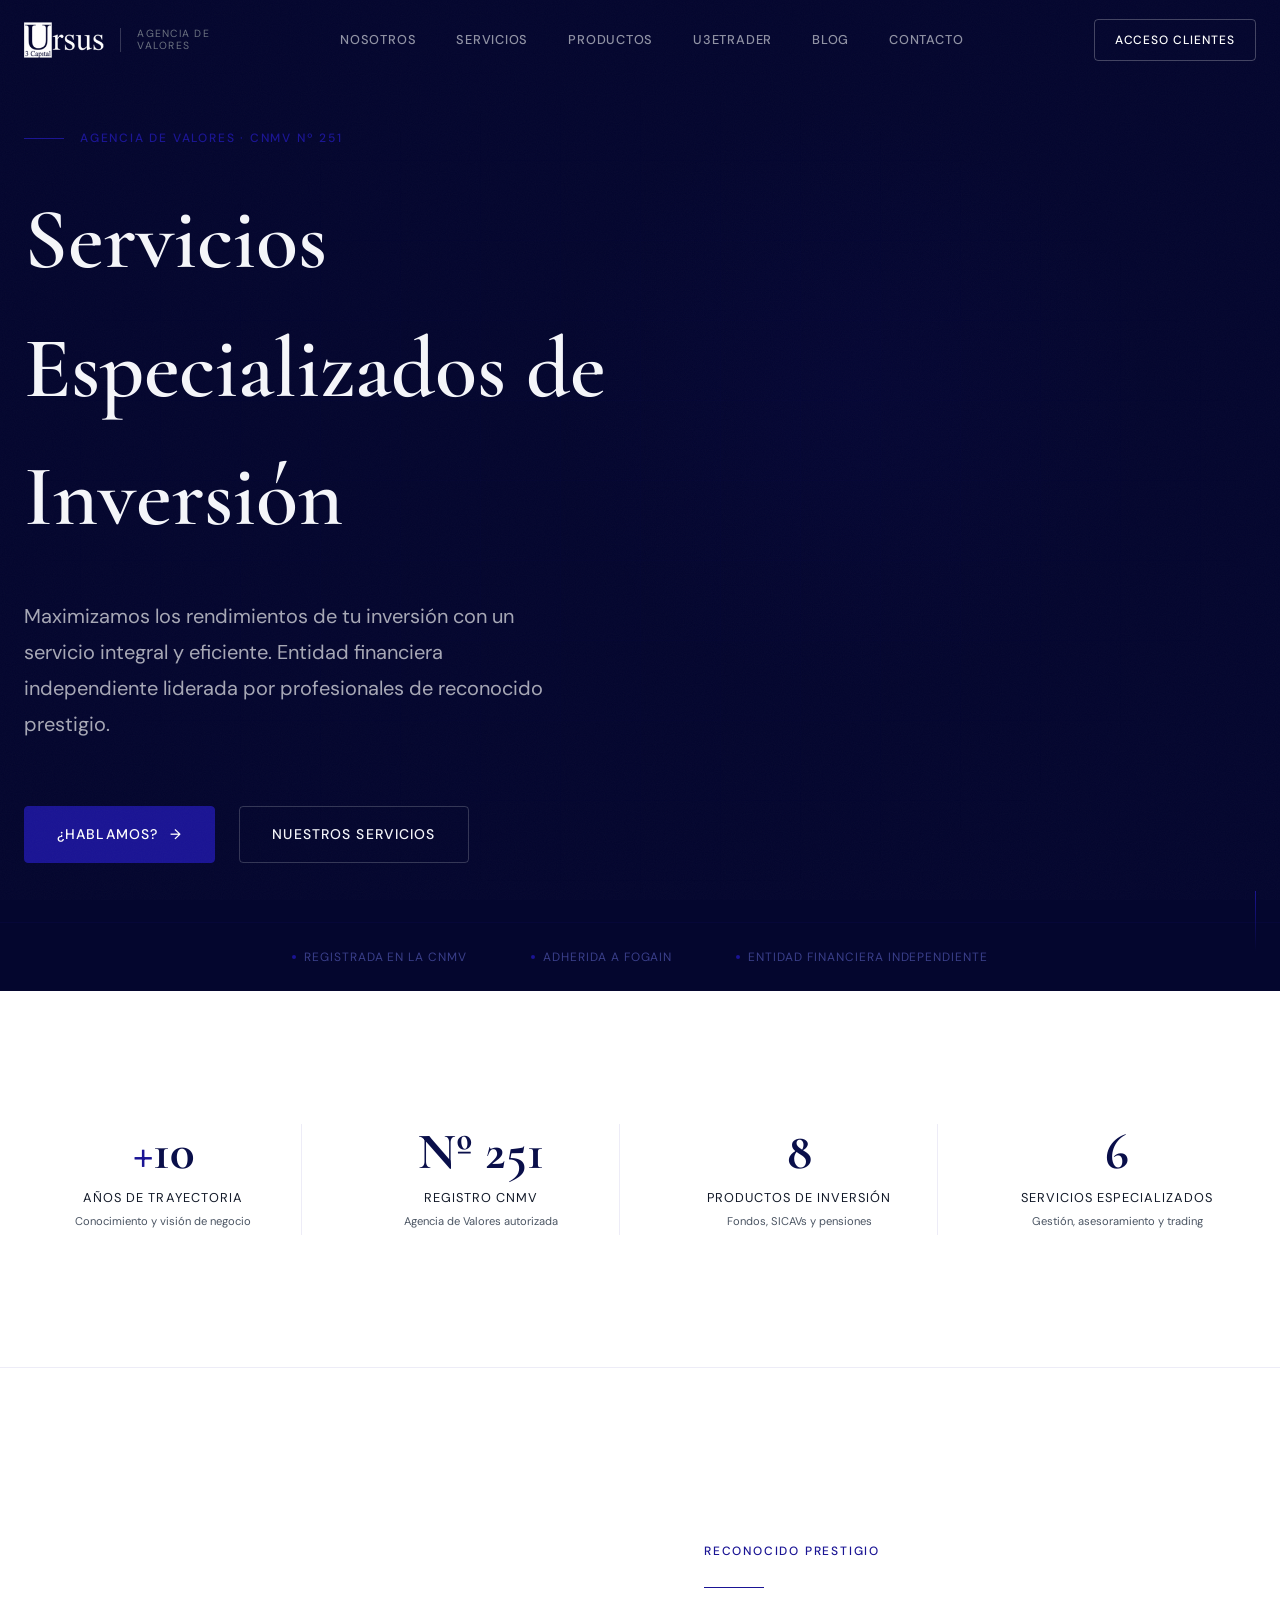
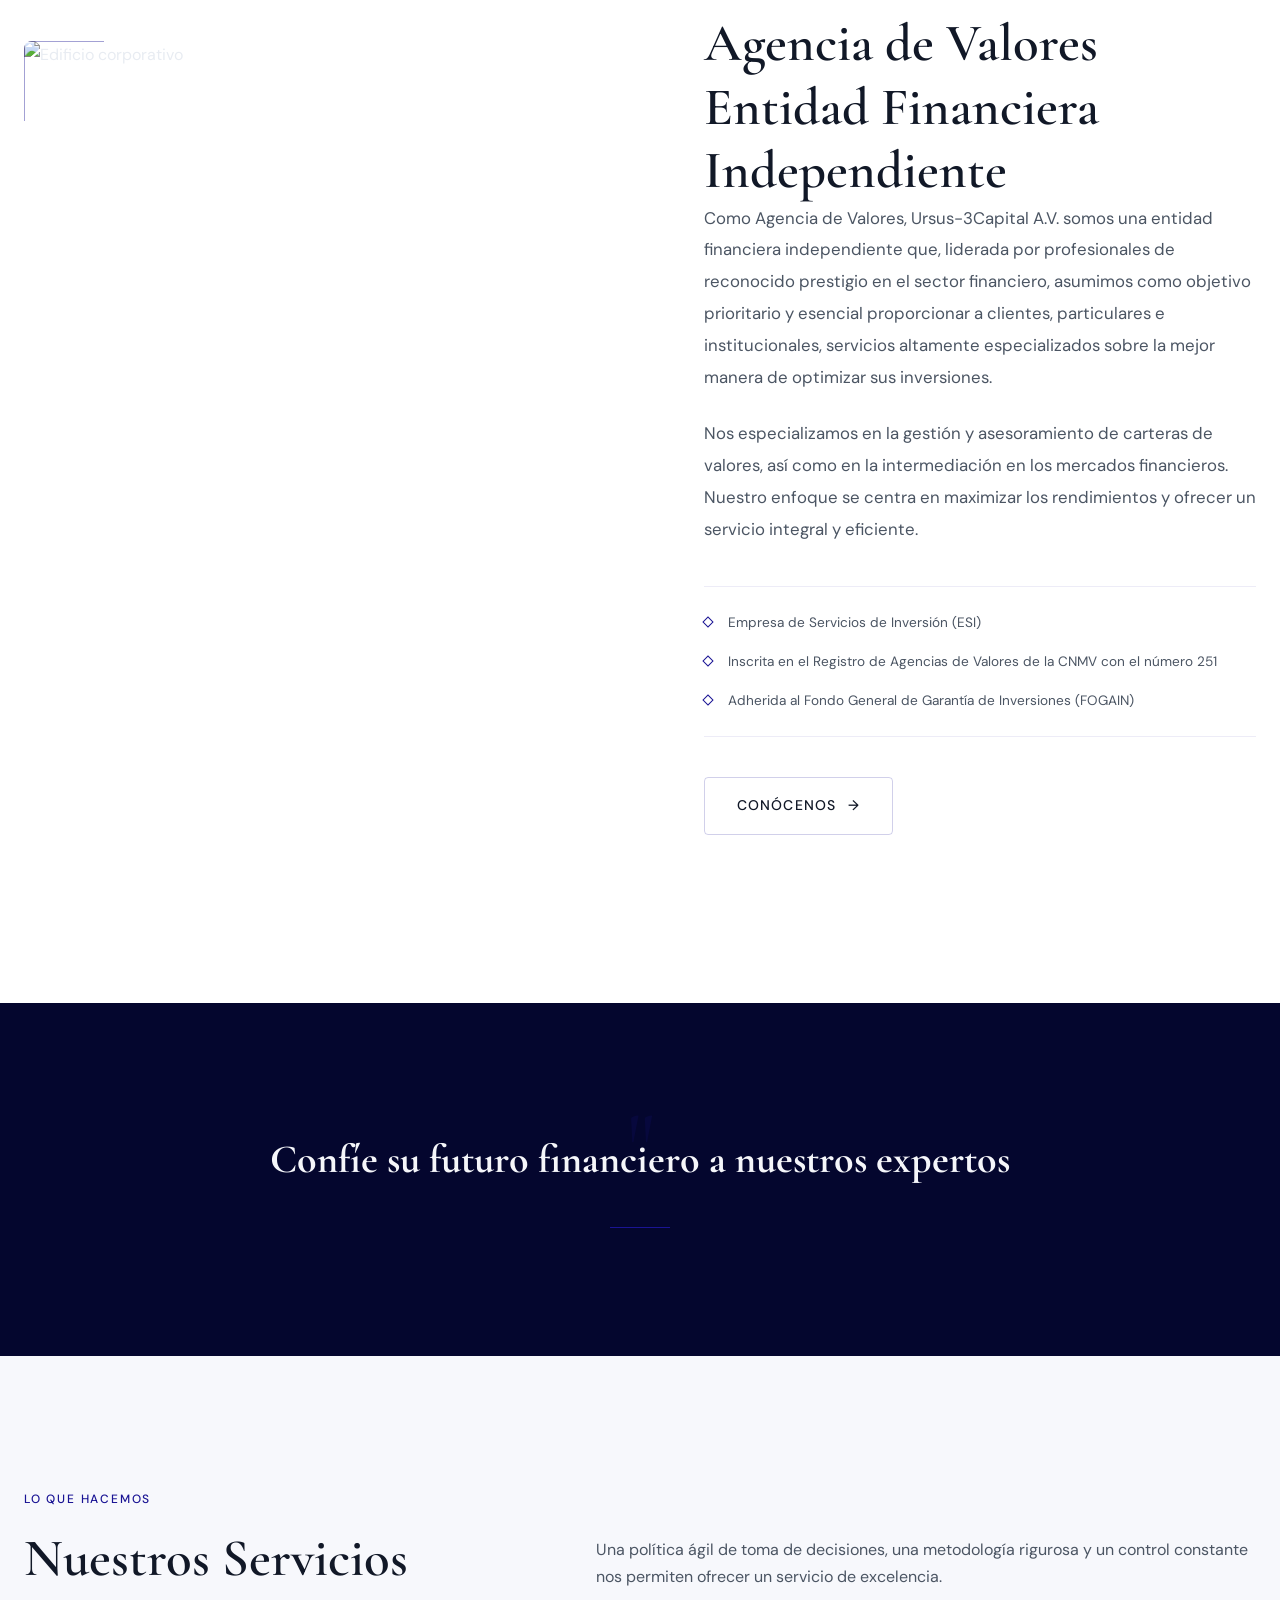
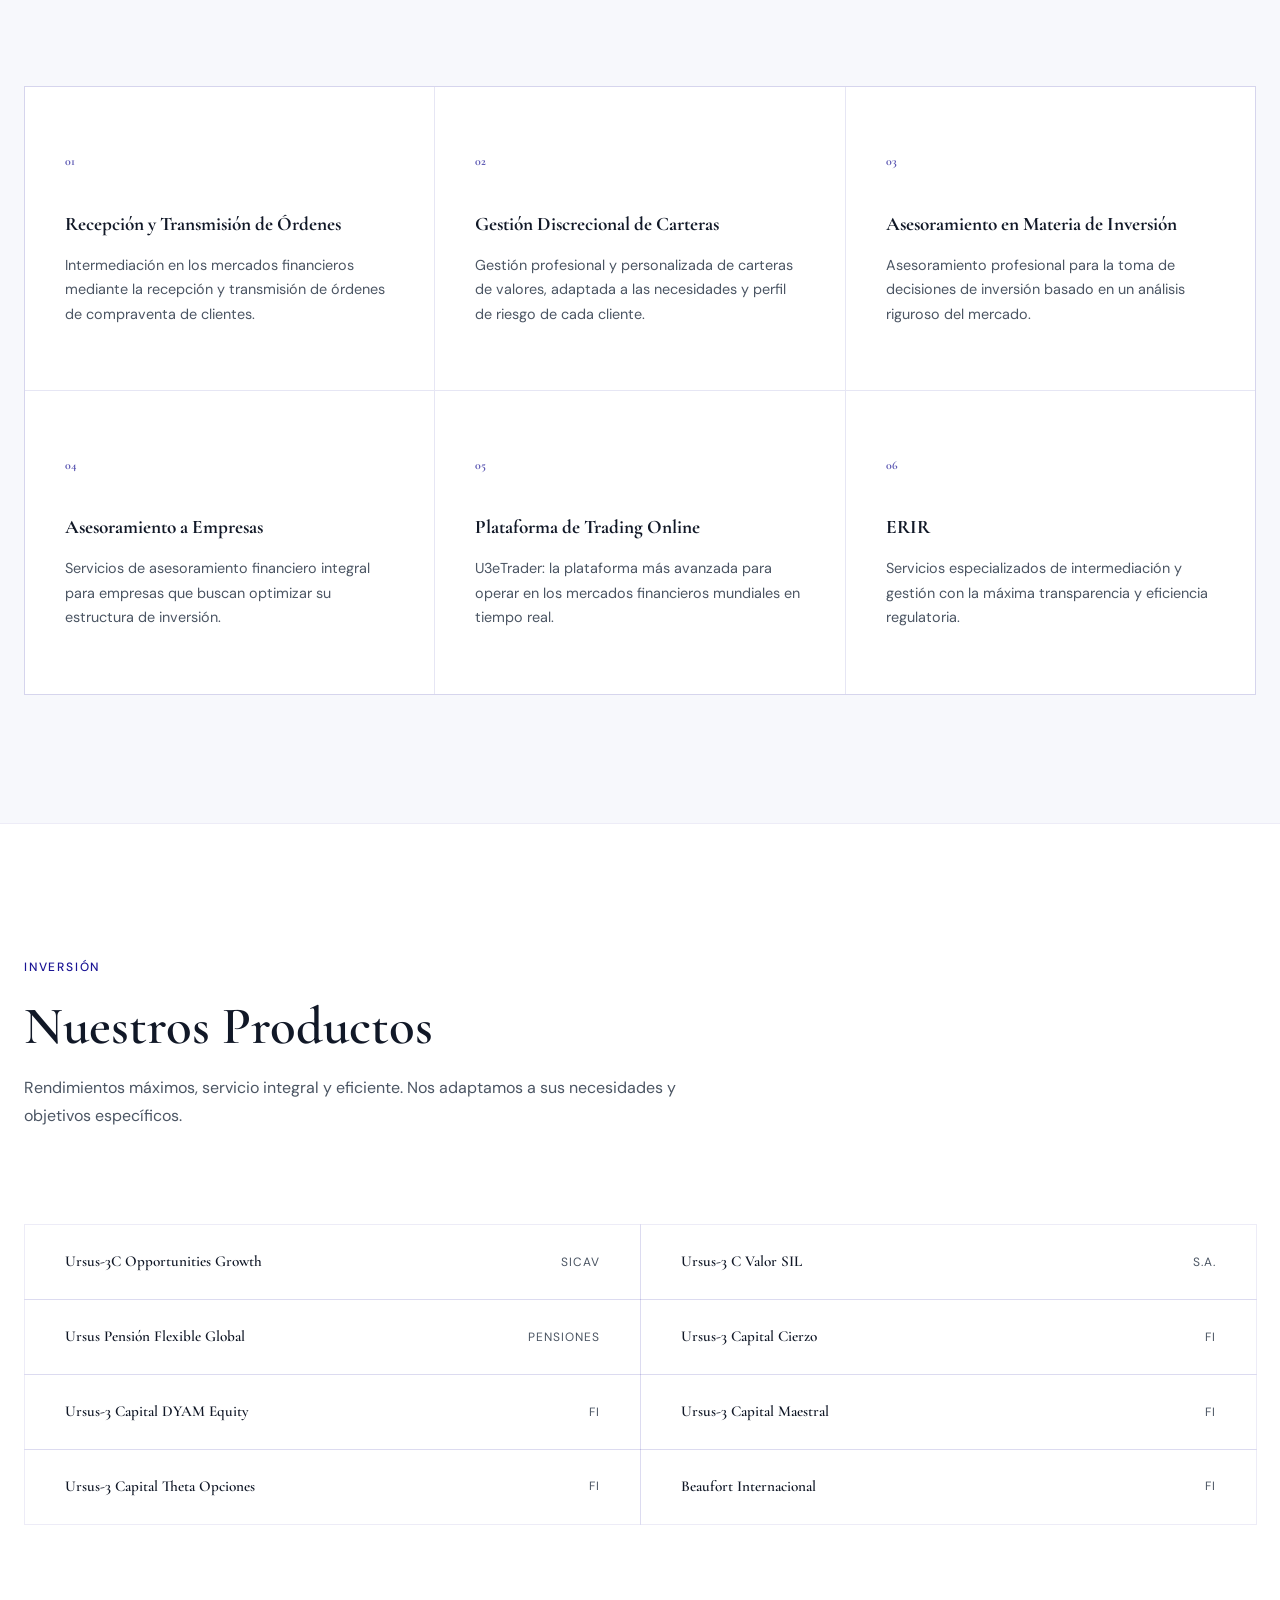
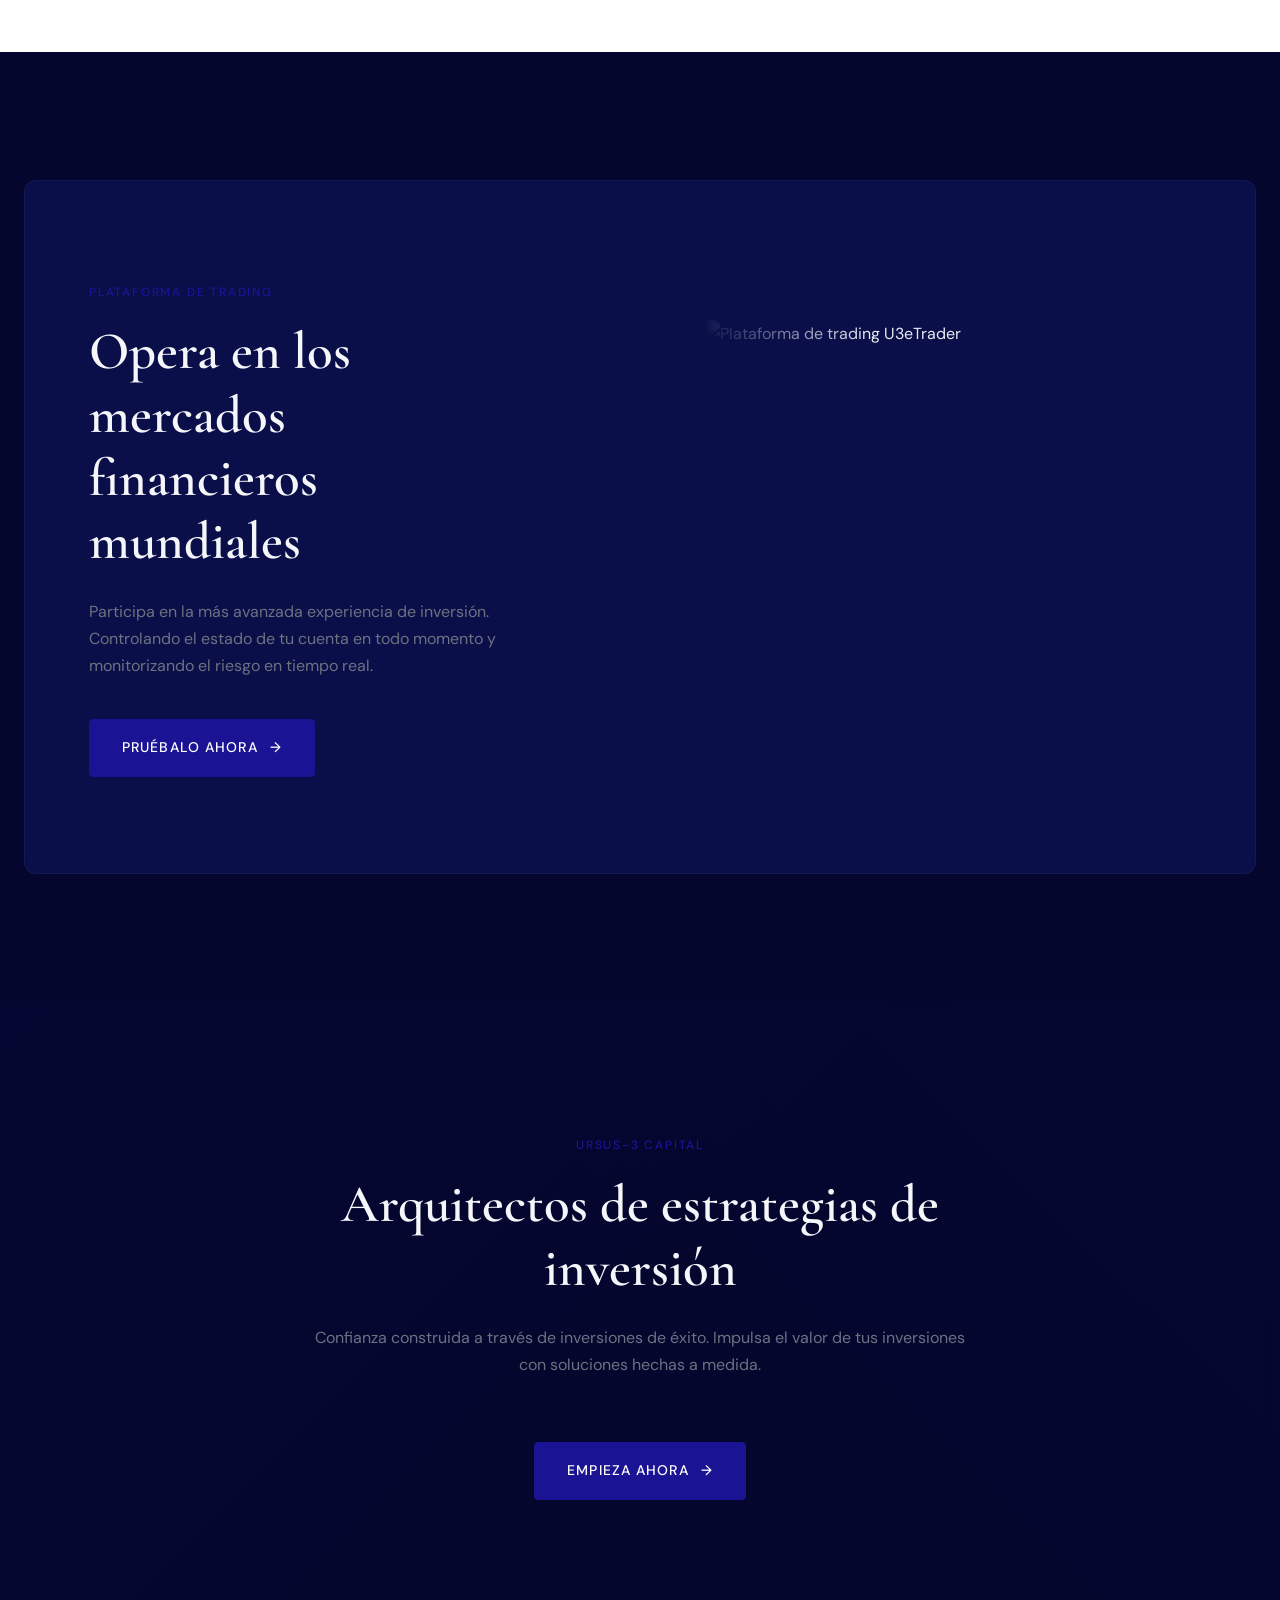
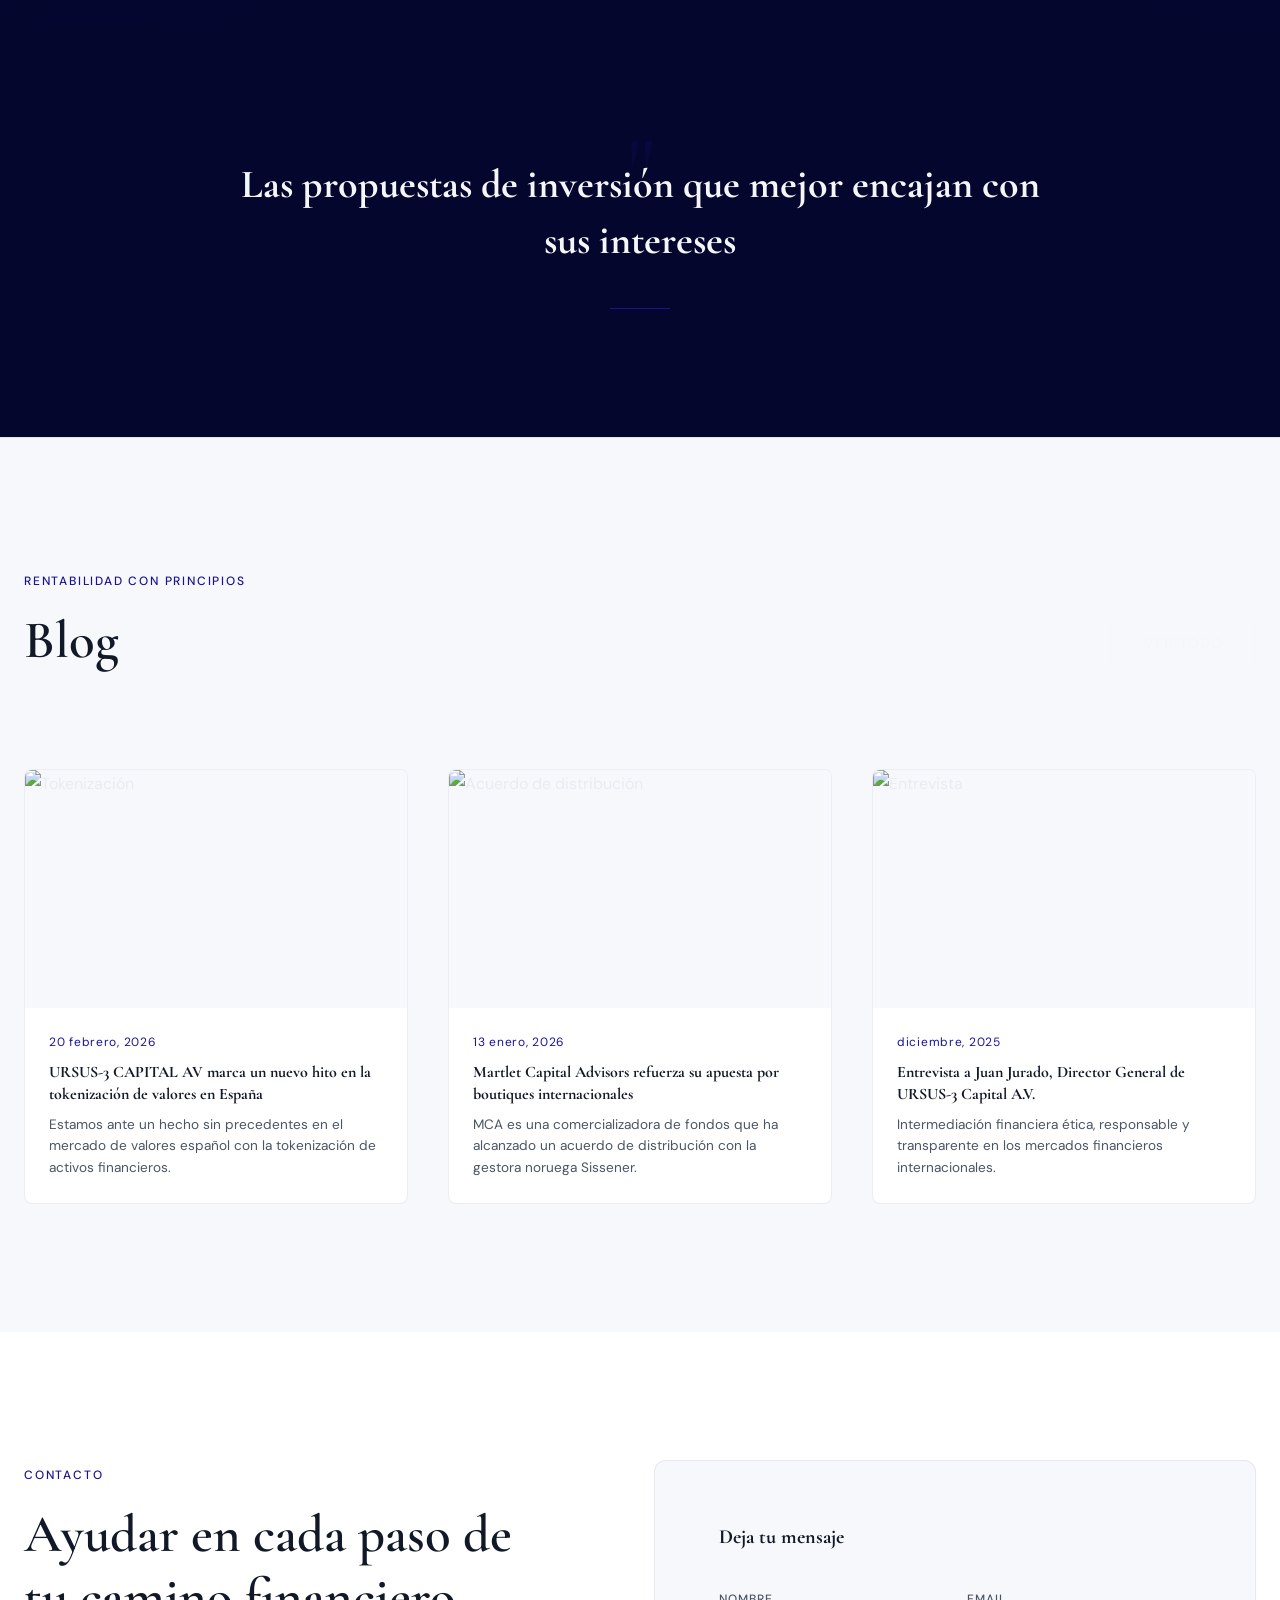
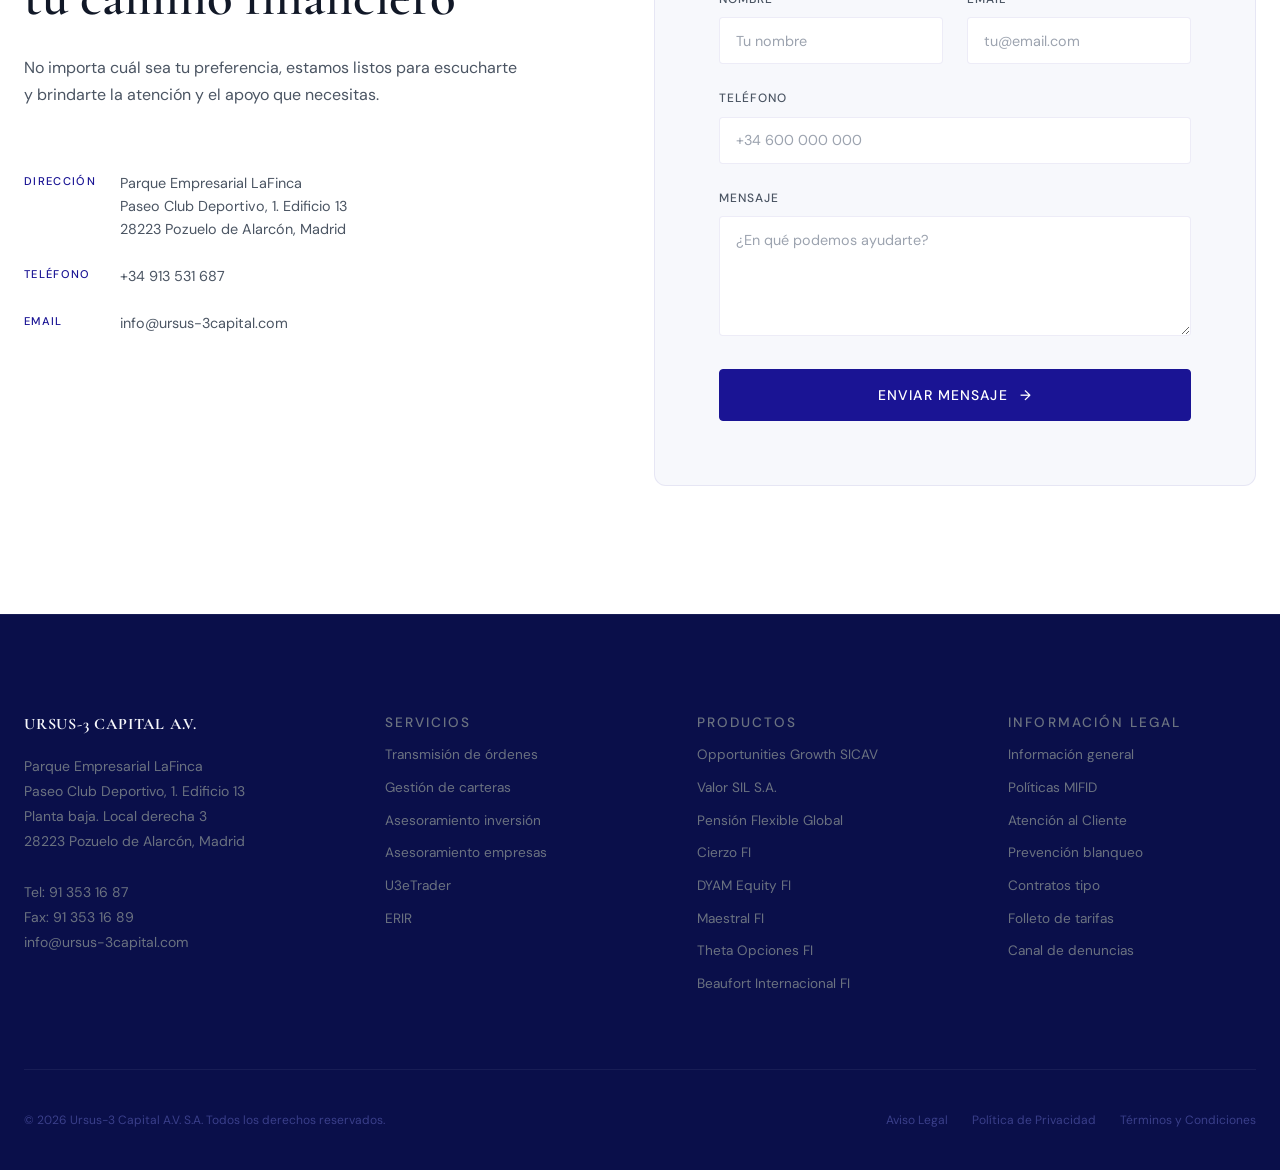
==== commit 1e366b9a: "fix: swap Syne for Cormorant Garamond — refined serif headings Co-Authored-By: Claude Opus 4.6 <nore" ====
--- a/prototype/index.html
+++ b/prototype/index.html
@@ -7,7 +7,7 @@
   <meta name="description" content="Agencia de Valores independiente registrada en la CNMV. Gestión de carteras, asesoramiento en inversión y plataforma de trading online.">
   <link rel="preconnect" href="https://fonts.googleapis.com">
   <link rel="preconnect" href="https://fonts.gstatic.com" crossorigin>
-  <link href="https://fonts.googleapis.com/css2?family=DM+Sans:wght@300;400;500;600&family=Syne:wght@400;600;700;800&display=swap" rel="stylesheet">
+  <link href="https://fonts.googleapis.com/css2?family=Cormorant+Garamond:wght@400;500;600;700&family=DM+Sans:wght@300;400;500;600&display=swap" rel="stylesheet">
   <link rel="stylesheet" href="assets/css/global.css">
   <link rel="stylesheet" href="assets/css/homepage.css">
 </head>
--- a/prototype/assets/css/global.css
+++ b/prototype/assets/css/global.css
@@ -30,7 +30,7 @@
   --border-light: rgba(26, 20, 148, 0.08);
 
   /* Typography */
-  --font-display: 'Syne', sans-serif;
+  --font-display: 'Cormorant Garamond', serif;
   --font-body:    'DM Sans', sans-serif;
 
   /* Spacing */
@@ -76,15 +76,15 @@
 /* --- Typography --- */
 h1, h2, h3, h4, h5 {
   font-family: var(--font-display);
-  font-weight: 700;
-  line-height: 1.15;
+  font-weight: 600;
+  line-height: 1.2;
   color: var(--white);
 }
 
-h1 { font-size: clamp(2.5rem, 5vw + 1rem, 5rem); }
-h2 { font-size: clamp(1.8rem, 3vw + 0.5rem, 3rem); }
-h3 { font-size: clamp(1.2rem, 1.5vw + 0.5rem, 1.5rem); }
-h4 { font-size: 1.125rem; }
+h1 { font-size: clamp(2.8rem, 5.5vw + 1rem, 5.5rem); }
+h2 { font-size: clamp(2rem, 3.5vw + 0.5rem, 3.5rem); }
+h3 { font-size: clamp(1.3rem, 1.8vw + 0.5rem, 1.7rem); }
+h4 { font-size: 1.25rem; }
 
 p { color: var(--ice-dim); max-width: 60ch; }
 
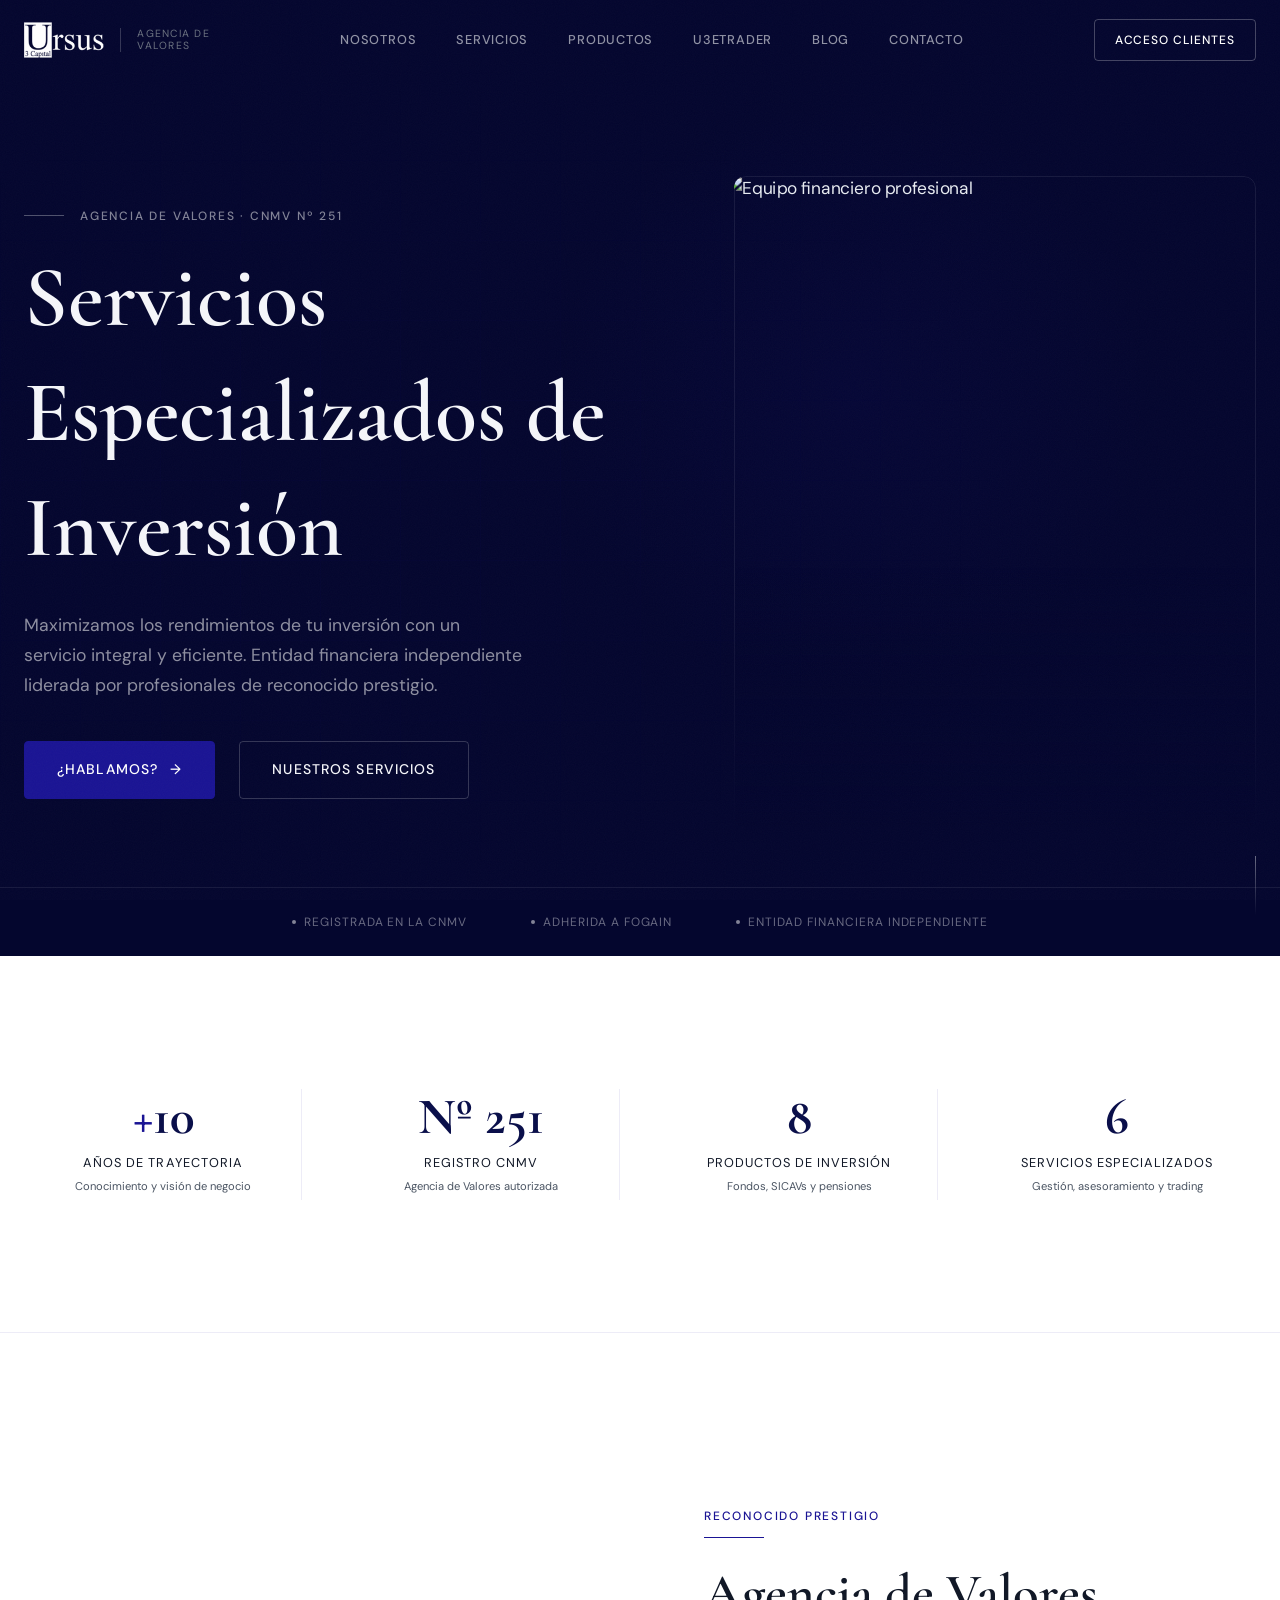
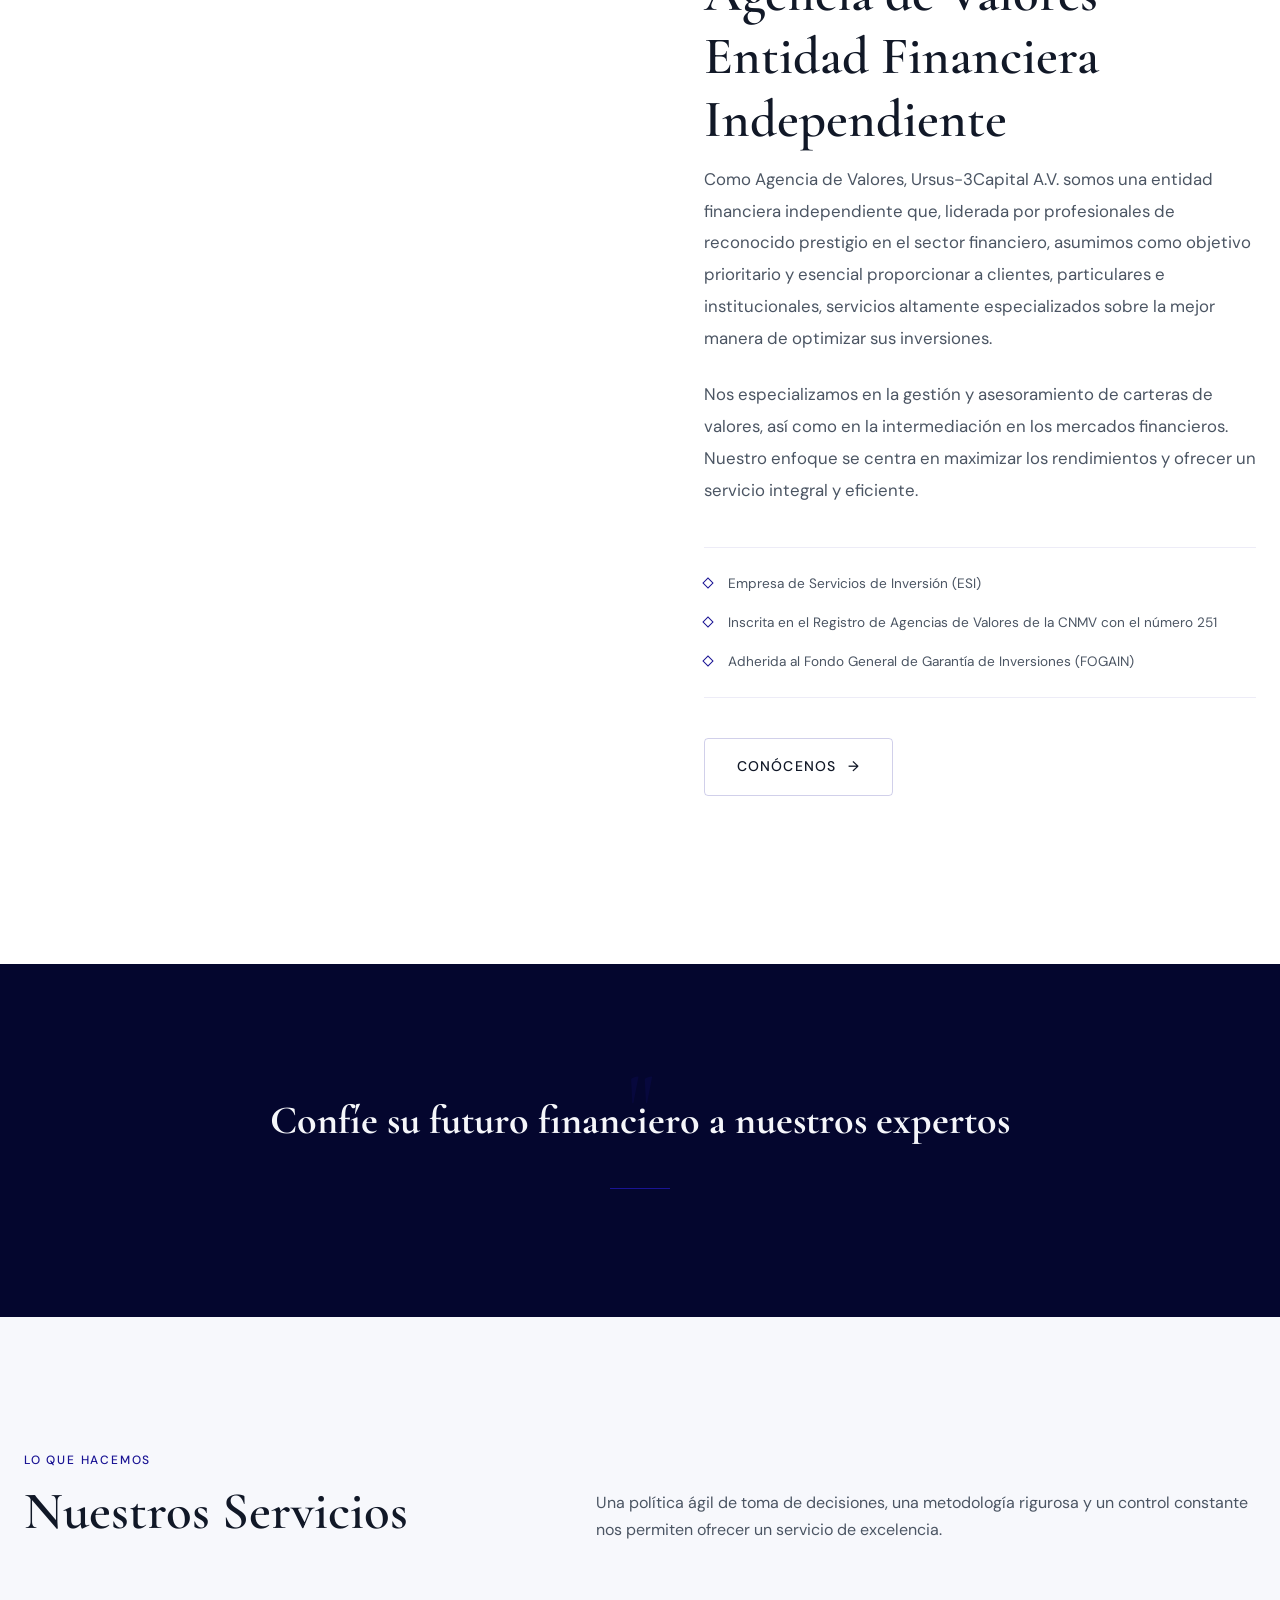
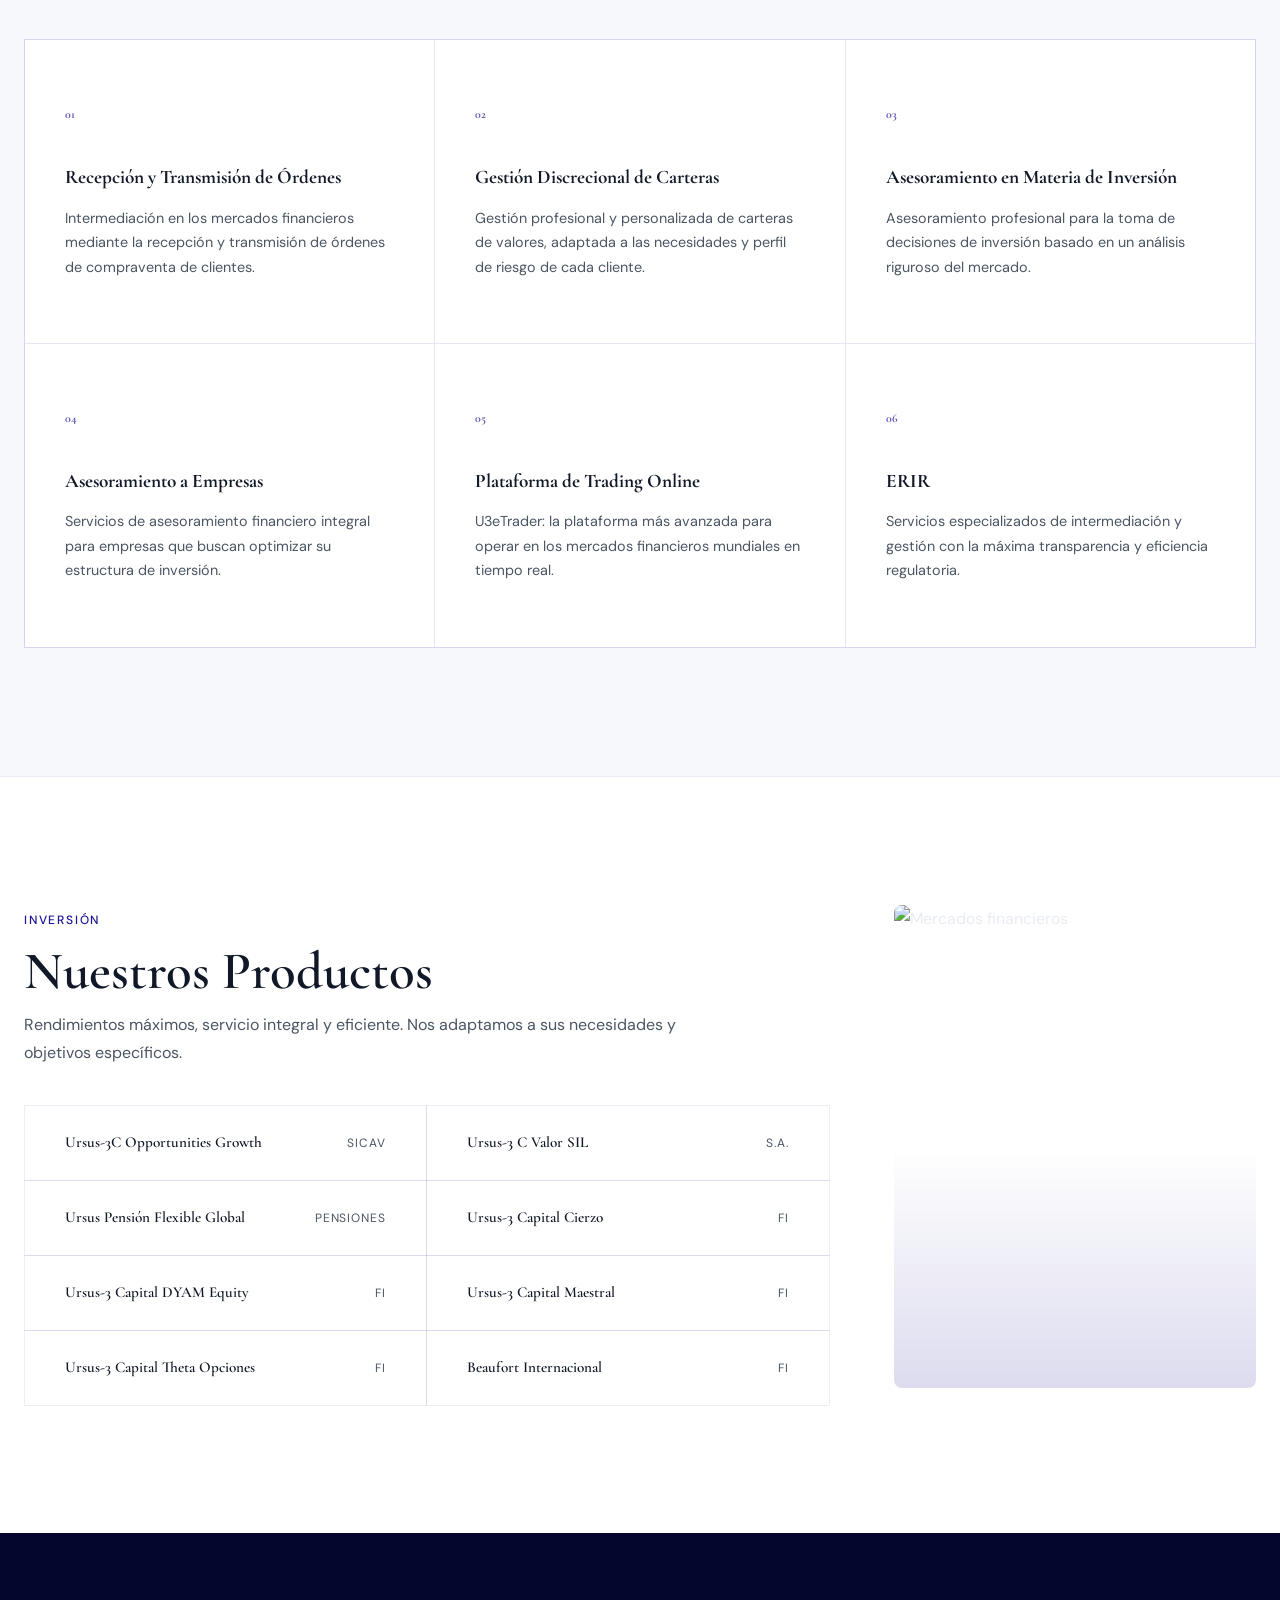
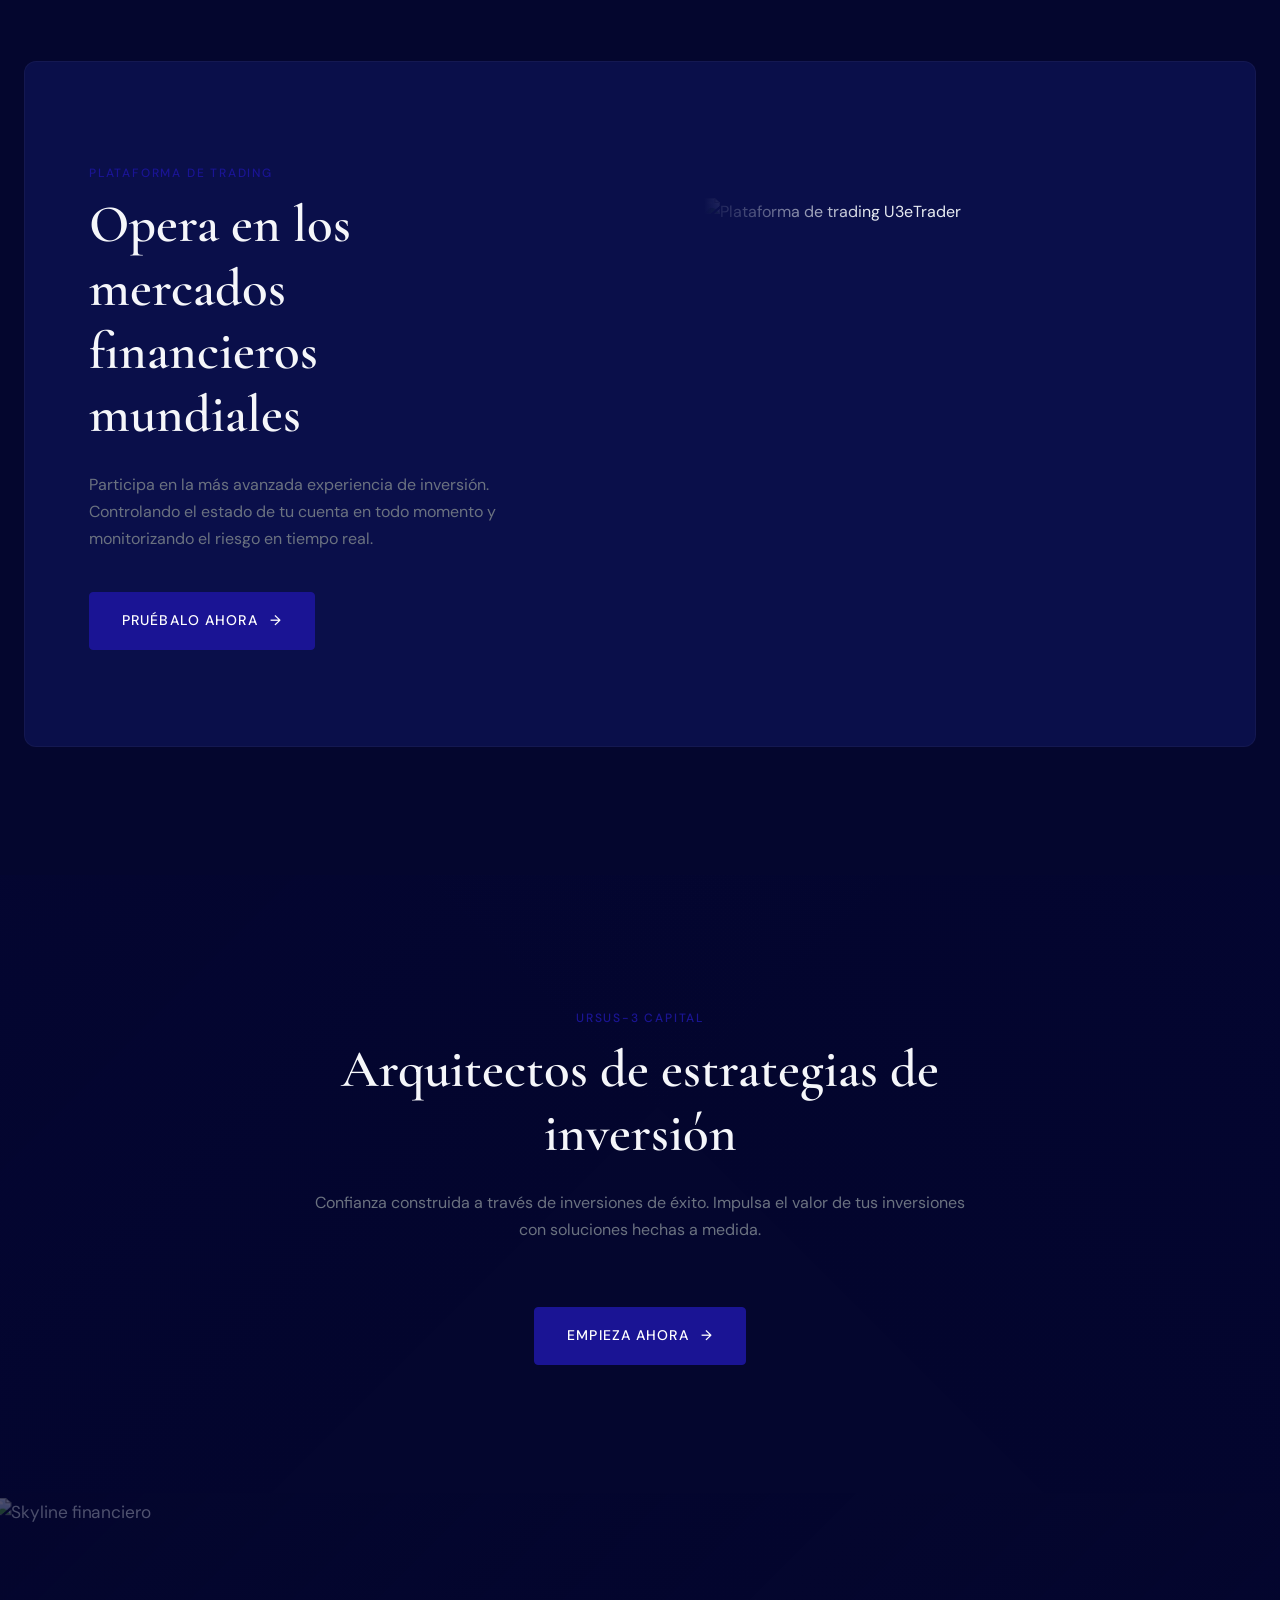
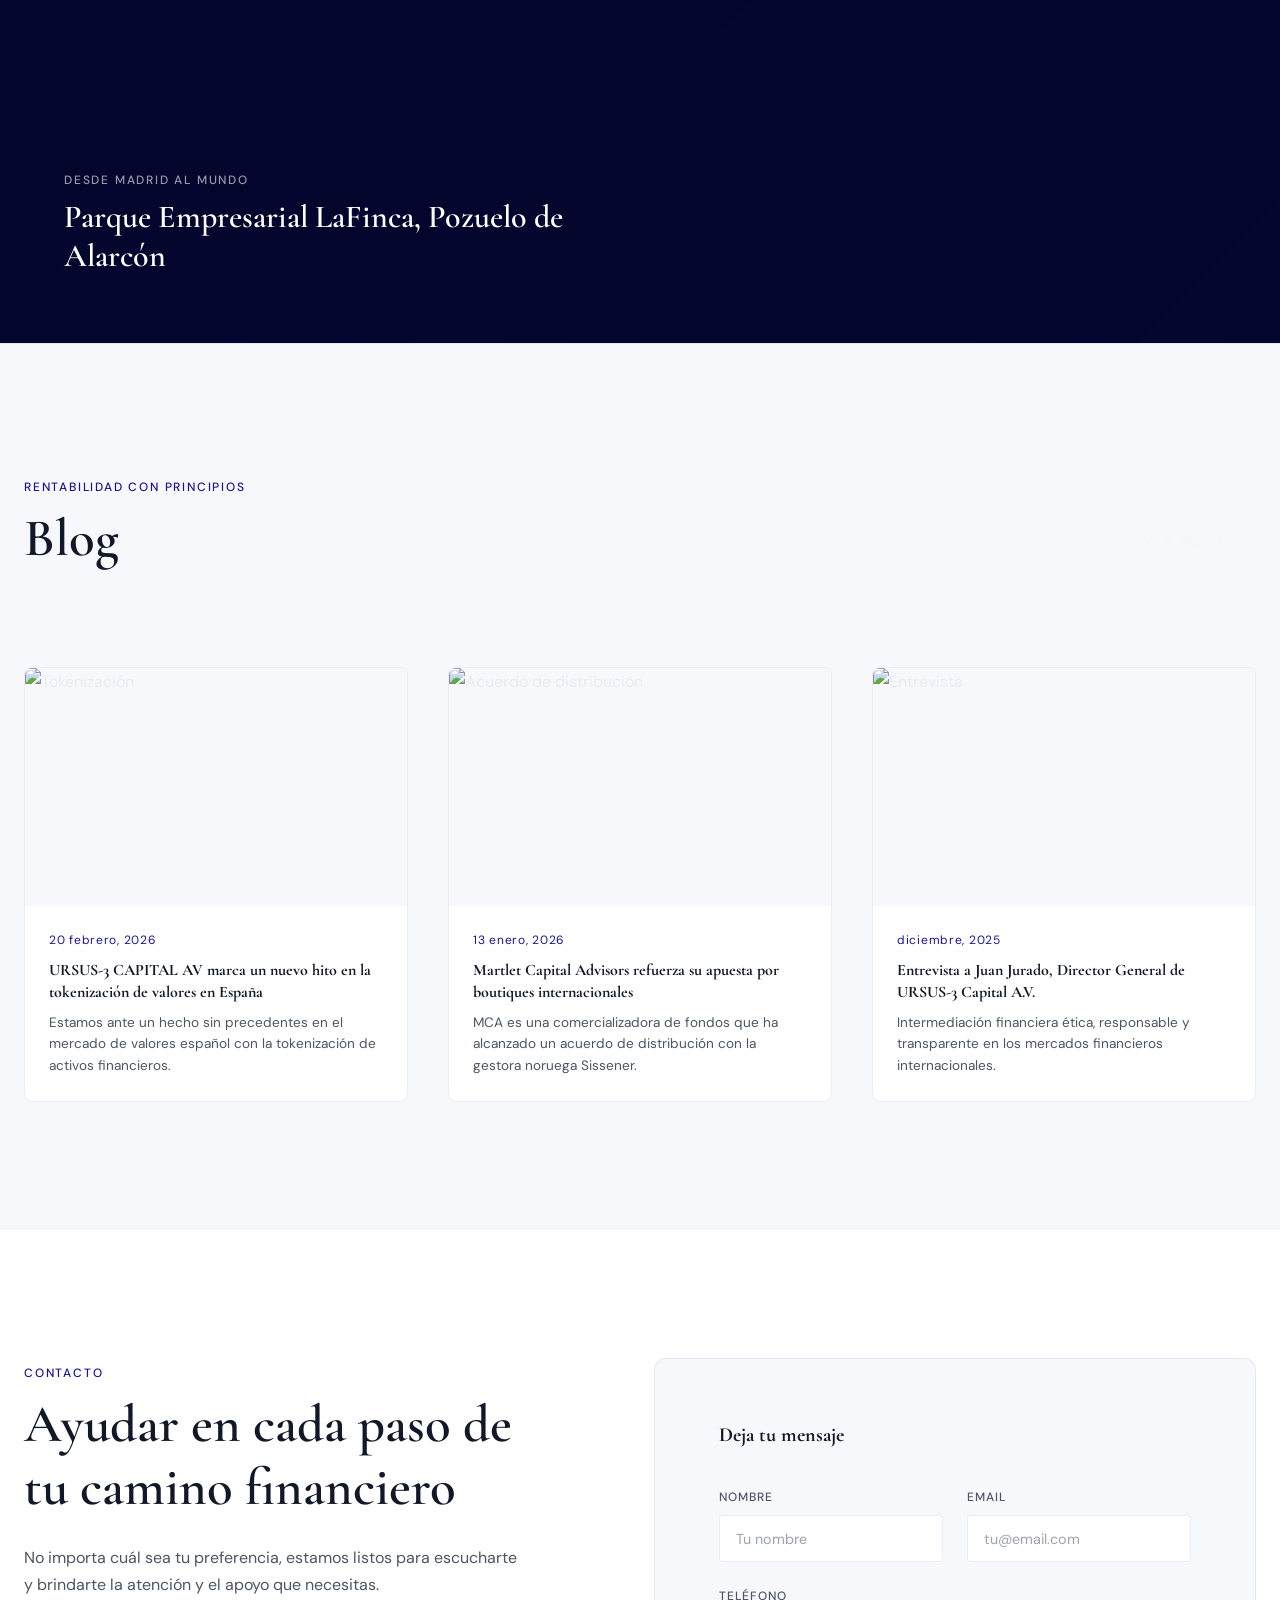
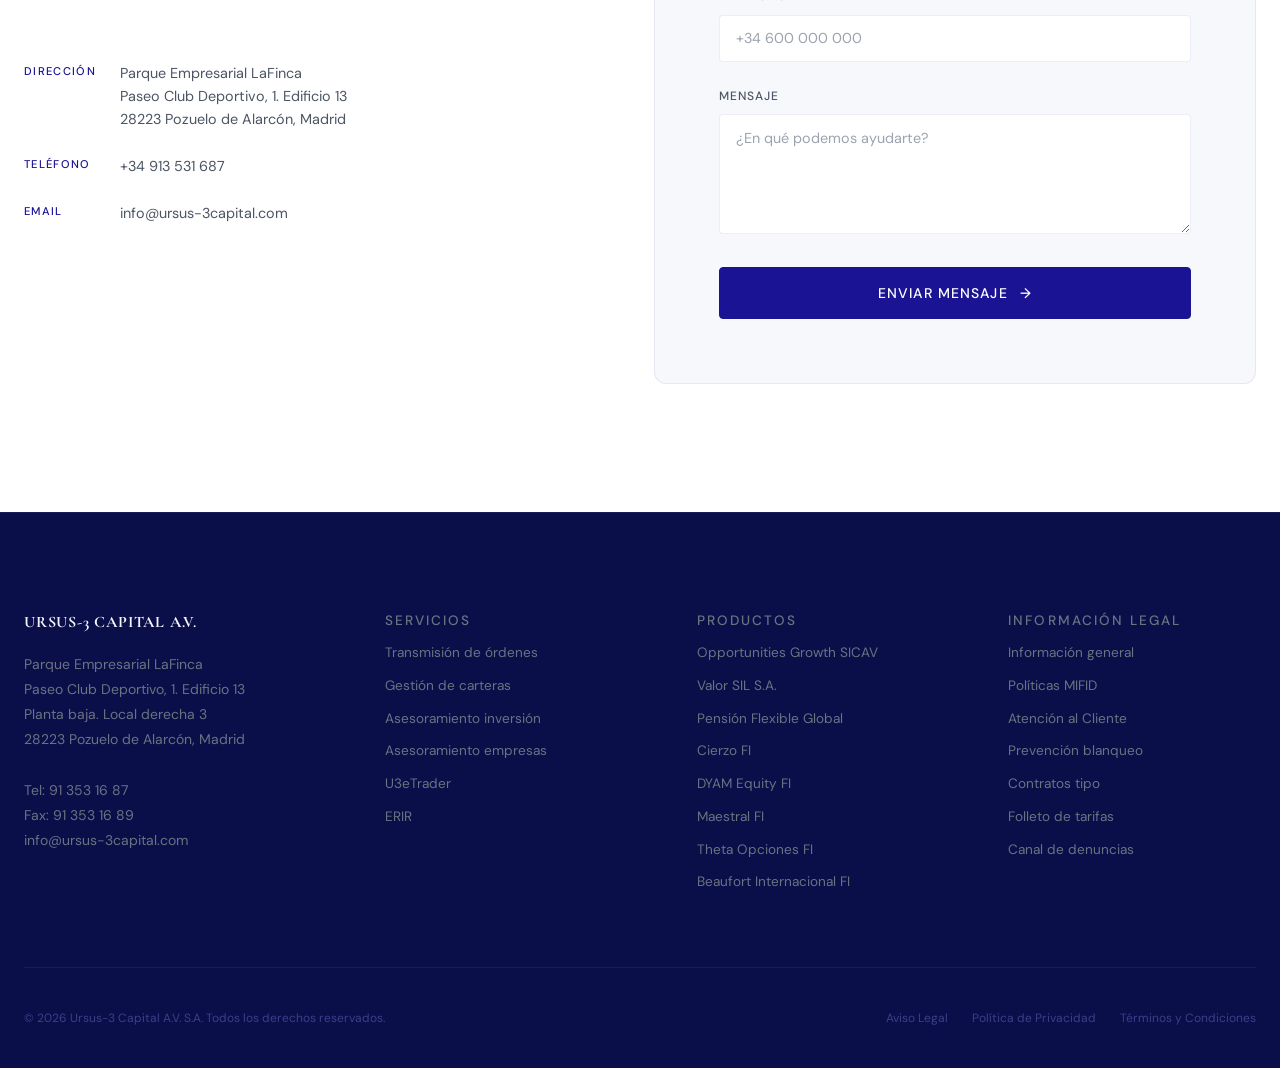
==== commit 99c3fb49: "feat: hero split con imagen, animaciones avanzadas, responsive completo - Hero con imagen a la derec" ====
--- a/prototype/index.html
+++ b/prototype/index.html
@@ -57,23 +57,30 @@
     <div class="hero__bg"></div>
 
     <div class="container">
-      <div class="hero__content">
-        <div class="hero__label">
-          <span class="label">Agencia de Valores · CNMV Nº 251</span>
-        </div>
-
-        <h1 class="hero__title">Servicios Especializados de Inversión</h1>
-
-        <p class="hero__subtitle">Maximizamos los rendimientos de tu inversión con un servicio integral y eficiente. Entidad financiera independiente liderada por profesionales de reconocido prestigio.</p>
-
-        <div class="hero__actions">
-          <a href="#contacto" class="btn btn--primary">
-            ¿Hablamos?
-            <span class="btn__arrow">→</span>
-          </a>
-          <a href="#servicios" class="btn btn--outline">
-            Nuestros servicios
-          </a>
+      <div class="hero__split">
+        <div class="hero__content">
+          <div class="hero__label">
+            <span class="label">Agencia de Valores · CNMV Nº 251</span>
+          </div>
+
+          <h1 class="hero__title">Servicios Especializados de Inversión</h1>
+
+          <p class="hero__subtitle">Maximizamos los rendimientos de tu inversión con un servicio integral y eficiente. Entidad financiera independiente liderada por profesionales de reconocido prestigio.</p>
+
+          <div class="hero__actions">
+            <a href="#contacto" class="btn btn--primary">
+              ¿Hablamos?
+              <span class="btn__arrow">→</span>
+            </a>
+            <a href="#servicios" class="btn btn--outline">
+              Nuestros servicios
+            </a>
+          </div>
+        </div>
+
+        <div class="hero__image">
+          <img src="https://images.unsplash.com/photo-1560520653-9e0e4c89eb11?w=800&q=80" alt="Equipo financiero profesional" loading="lazy">
+          <div class="hero__image-accent"></div>
         </div>
       </div>
     </div>
@@ -227,13 +234,15 @@
   <!-- ==================== PRODUCTS ==================== -->
   <section class="products section" id="productos">
     <div class="container">
-      <div class="products__header reveal">
-        <span class="label">Inversión</span>
-        <h2>Nuestros Productos</h2>
-        <p>Rendimientos máximos, servicio integral y eficiente. Nos adaptamos a sus necesidades y objetivos específicos.</p>
-      </div>
-
-      <div class="products__list reveal-stagger">
+      <div class="products__inner">
+        <div class="products__main">
+          <div class="products__header reveal">
+            <span class="label">Inversión</span>
+            <h2>Nuestros Productos</h2>
+            <p>Rendimientos máximos, servicio integral y eficiente. Nos adaptamos a sus necesidades y objetivos específicos.</p>
+          </div>
+
+          <div class="products__list reveal-stagger">
         <div class="product-item">
           <span class="product-item__name">Ursus-3C Opportunities Growth</span>
           <span class="product-item__type">SICAV</span>
@@ -265,6 +274,11 @@
         <div class="product-item">
           <span class="product-item__name">Beaufort Internacional</span>
           <span class="product-item__type">FI</span>
+        </div>
+          </div>
+        </div>
+        <div class="products__image reveal">
+          <img src="https://images.unsplash.com/photo-1611974789855-9c2a0a7236a3?w=600&q=80" alt="Mercados financieros" loading="lazy">
         </div>
       </div>
     </div>
@@ -305,13 +319,14 @@
     </div>
   </section>
 
-  <!-- ==================== QUOTE 2 ==================== -->
-  <section class="quote section">
-    <div class="container">
-      <div class="quote__inner reveal">
-        <div class="quote__mark">"</div>
-        <p class="quote__text">Las propuestas de inversión que mejor encajan con sus intereses</p>
-        <div class="quote__line"></div>
+  <!-- ==================== IMAGE BANNER ==================== -->
+  <section class="image-banner reveal">
+    <div class="image-banner__inner">
+      <img src="https://images.unsplash.com/photo-1462899006636-339e08d1844e?w=1400&q=80" alt="Skyline financiero" loading="lazy">
+      <div class="image-banner__overlay"></div>
+      <div class="image-banner__content">
+        <span class="label">Desde Madrid al mundo</span>
+        <h2>Parque Empresarial LaFinca, Pozuelo de Alarcón</h2>
       </div>
     </div>
   </section>
--- a/prototype/assets/css/homepage.css
+++ b/prototype/assets/css/homepage.css
@@ -7,8 +7,8 @@
   position: relative;
   min-height: 100vh;
   display: flex;
-  align-items: flex-end;
-  padding: var(--sp-3xl) 0;
+  align-items: center;
+  padding: calc(var(--nav-h) + var(--sp-2xl)) 0 var(--sp-3xl);
   overflow: hidden;
 }
 
@@ -24,10 +24,10 @@
   position: absolute;
   inset: 0;
   background:
-    linear-gradient(90deg, rgba(26,20,148,0.03) 1px, transparent 1px),
-    linear-gradient(rgba(26,20,148,0.03) 1px, transparent 1px);
+    linear-gradient(90deg, rgba(26,20,148,0.04) 1px, transparent 1px),
+    linear-gradient(rgba(26,20,148,0.04) 1px, transparent 1px);
   background-size: 80px 80px;
-  mask-image: radial-gradient(ellipse 70% 60% at 50% 50%, black 20%, transparent 70%);
+  mask-image: radial-gradient(ellipse 70% 60% at 30% 50%, black 20%, transparent 70%);
 }
 
 /* Radial glow */
@@ -38,39 +38,51 @@
   right: 10%;
   width: 600px;
   height: 600px;
-  background: radial-gradient(circle, rgba(26,20,148,0.06) 0%, transparent 70%);
+  background: radial-gradient(circle, rgba(26,20,148,0.08) 0%, transparent 70%);
   border-radius: 50%;
 }
 
+/* Hero split layout */
+.hero__split {
+  position: relative;
+  z-index: 1;
+  display: grid;
+  grid-template-columns: 1fr 0.85fr;
+  gap: var(--sp-2xl);
+  align-items: center;
+}
+
 .hero__content {
   position: relative;
-  z-index: 1;
-  max-width: 800px;
 }
 
 .hero__label {
   display: flex;
   align-items: center;
   gap: var(--sp-sm);
-  margin-bottom: var(--sp-lg);
+  margin-bottom: var(--sp-md);
 }
 .hero__label::before {
   content: '';
   width: 40px;
   height: 1px;
-  background: var(--gold);
+  background: rgba(255, 255, 255, 0.3);
+}
+.hero__label .label {
+  color: rgba(255, 255, 255, 0.5);
 }
 
 .hero__title {
-  margin-bottom: var(--sp-md);
+  margin-bottom: var(--sp-sm);
+  line-height: 1.1;
 }
 
 .hero__subtitle {
-  font-size: clamp(1rem, 1.2vw + 0.5rem, 1.25rem);
-  color: rgba(255, 255, 255, 0.65);
-  max-width: 550px;
-  margin-bottom: var(--sp-xl);
-  line-height: 1.8;
+  font-size: clamp(0.95rem, 1vw + 0.4rem, 1.1rem);
+  color: rgba(255, 255, 255, 0.55);
+  max-width: 500px;
+  margin-bottom: var(--sp-lg);
+  line-height: 1.7;
 }
 
 .hero__actions {
@@ -78,6 +90,41 @@
   align-items: center;
   gap: var(--sp-md);
   flex-wrap: wrap;
+}
+
+/* Hero image */
+.hero__image {
+  position: relative;
+  border-radius: var(--r-lg);
+  overflow: hidden;
+  aspect-ratio: 4/5;
+  opacity: 0;
+  transform: translateX(40px);
+  animation: heroImageIn 1.2s 0.5s var(--ease-out) forwards;
+}
+@keyframes heroImageIn {
+  to { opacity: 1; transform: translateX(0); }
+}
+.hero__image img {
+  width: 100%;
+  height: 100%;
+  object-fit: cover;
+}
+.hero__image-accent {
+  position: absolute;
+  inset: 0;
+  border: 1px solid rgba(255, 255, 255, 0.08);
+  border-radius: var(--r-lg);
+  pointer-events: none;
+}
+.hero__image::after {
+  content: '';
+  position: absolute;
+  bottom: 0;
+  left: 0;
+  right: 0;
+  height: 40%;
+  background: linear-gradient(to top, var(--midnight) 0%, transparent 100%);
 }
 
 .hero__scroll {
@@ -93,7 +140,7 @@
 .hero__scroll-line {
   width: 1px;
   height: 60px;
-  background: linear-gradient(to bottom, var(--gold), transparent);
+  background: linear-gradient(to bottom, rgba(255,255,255,0.4), transparent);
   animation: scrollPulse 2s ease-in-out infinite;
 }
 @keyframes scrollPulse {
@@ -108,7 +155,7 @@
   left: 0;
   right: 0;
   z-index: 1;
-  border-top: 1px solid rgba(26, 20, 148, 0.1);
+  border-top: 1px solid rgba(255, 255, 255, 0.08);
   padding: var(--sp-md) 0;
 }
 .hero__credentials-inner {
@@ -118,7 +165,7 @@
   font-size: 0.75rem;
   letter-spacing: 0.08em;
   text-transform: uppercase;
-  color: var(--slate);
+  color: rgba(255, 255, 255, 0.4);
 }
 .hero__credentials-inner span {
   display: flex;
@@ -129,7 +176,7 @@
   width: 4px;
   height: 4px;
   border-radius: 50%;
-  background: var(--gold);
+  background: rgba(255, 255, 255, 0.5);
 }
 
 /* ---- STATS (light) ---- */
@@ -400,16 +447,43 @@
   border-top: 1px solid var(--border-light);
 }
 
+.products__inner {
+  display: grid;
+  grid-template-columns: 1fr 0.45fr;
+  gap: var(--sp-xl);
+  align-items: start;
+}
+
 .products__header {
-  margin-bottom: var(--sp-2xl);
-}
-.products__header h2 { margin-top: var(--sp-sm); color: var(--text-dark); }
-.products__header p { margin-top: var(--sp-sm); color: var(--text-mid); }
+  margin-bottom: var(--sp-lg);
+}
+.products__header h2 { margin-top: 0.5rem; color: var(--text-dark); }
+.products__header p { margin-top: 0.5rem; color: var(--text-mid); }
 
 .products__list {
   display: grid;
   grid-template-columns: repeat(2, 1fr);
   gap: 0;
+}
+
+.products__image {
+  position: relative;
+  border-radius: var(--r-md);
+  overflow: hidden;
+  aspect-ratio: 3/4;
+  position: sticky;
+  top: calc(var(--nav-h) + var(--sp-md));
+}
+.products__image img {
+  width: 100%;
+  height: 100%;
+  object-fit: cover;
+}
+.products__image::after {
+  content: '';
+  position: absolute;
+  inset: 0;
+  background: linear-gradient(to top, rgba(26,20,148,0.15) 0%, transparent 50%);
 }
 
 .product-item {
@@ -590,6 +664,10 @@
   -webkit-line-clamp: 3;
   -webkit-box-orient: vertical;
   overflow: hidden;
+}
+.blog-card--visible {
+  opacity: 1 !important;
+  transform: translateY(0) !important;
 }
 
 /* ---- CONTACT (light) ---- */
@@ -691,8 +769,58 @@
   gap: var(--sp-md);
 }
 
+/* ---- IMAGE BANNER ---- */
+.image-banner {
+  position: relative;
+  overflow: hidden;
+}
+.image-banner__inner {
+  position: relative;
+  height: 50vh;
+  min-height: 350px;
+  max-height: 500px;
+}
+.image-banner__inner img {
+  width: 100%;
+  height: 100%;
+  object-fit: cover;
+}
+.image-banner__overlay {
+  position: absolute;
+  inset: 0;
+  background: linear-gradient(135deg, rgba(4,6,46,0.7) 0%, rgba(4,6,46,0.3) 100%);
+}
+.image-banner__content {
+  position: absolute;
+  bottom: var(--sp-xl);
+  left: var(--sp-xl);
+  z-index: 1;
+}
+.image-banner__content .label {
+  color: rgba(255, 255, 255, 0.6);
+  margin-bottom: 0.5rem;
+  display: block;
+}
+.image-banner__content h2 {
+  color: var(--pure-white);
+  font-size: clamp(1.5rem, 2.5vw, 2.5rem);
+  max-width: 500px;
+}
+
+/* ---- SPACING FIXES ---- */
+.label + h2,
+.label + .divider { margin-top: 0.5rem; }
+.divider + h2 { margin-top: 0.75rem; }
+h2 + p { margin-top: 0.75rem; }
+h3 + p { margin-top: 0.5rem; }
+
 /* ---- RESPONSIVE ---- */
 @media (max-width: 1024px) {
+  .hero__split {
+    grid-template-columns: 1fr 0.7fr;
+    gap: var(--sp-xl);
+  }
+
   .services__grid {
     grid-template-columns: repeat(2, 1fr);
   }
@@ -709,12 +837,33 @@
   .platform__visual { display: none; }
   .platform__content { padding: var(--sp-xl); }
 
+  .products__inner {
+    grid-template-columns: 1fr 0.4fr;
+  }
+
   .blog__grid { grid-template-columns: repeat(2, 1fr); }
 }
 
 @media (max-width: 768px) {
-  .hero { padding-bottom: calc(var(--sp-3xl) + 80px); }
-
+  .hero {
+    min-height: auto;
+    padding: calc(var(--nav-h) + var(--sp-xl)) 0 0;
+  }
+  .hero__split {
+    grid-template-columns: 1fr;
+    gap: var(--sp-lg);
+  }
+  .hero__image {
+    aspect-ratio: 16/9;
+    max-height: 320px;
+    animation-delay: 0.3s;
+  }
+  .hero__scroll { display: none; }
+
+  .hero__credentials {
+    position: relative;
+    margin-top: var(--sp-lg);
+  }
   .hero__credentials-inner {
     flex-direction: column;
     gap: var(--sp-xs);
@@ -730,7 +879,21 @@
   .services__header { flex-direction: column; align-items: flex-start; gap: var(--sp-md); }
   .services__grid { grid-template-columns: 1fr; }
 
+  .products__inner { grid-template-columns: 1fr; }
+  .products__image { display: none; }
   .products__list { grid-template-columns: 1fr; }
+
+  .image-banner__inner {
+    height: 40vh;
+    min-height: 250px;
+  }
+  .image-banner__content {
+    left: var(--sp-md);
+    bottom: var(--sp-md);
+  }
+  .image-banner__content h2 {
+    font-size: clamp(1.2rem, 4vw, 1.8rem);
+  }
 
   .blog__header { flex-direction: column; align-items: flex-start; gap: var(--sp-md); }
   .blog__grid { grid-template-columns: 1fr; }
@@ -742,6 +905,7 @@
 
 @media (max-width: 480px) {
   .hero__actions { flex-direction: column; align-items: flex-start; }
+  .hero__image { max-height: 240px; }
 
   .stats__grid { grid-template-columns: 1fr; }
   .stats__item::after { display: none; }
@@ -749,4 +913,9 @@
     border-bottom: 1px solid var(--border-light);
     padding: var(--sp-md) 0;
   }
-}
+
+  .image-banner__inner {
+    height: 35vh;
+    min-height: 200px;
+  }
+}
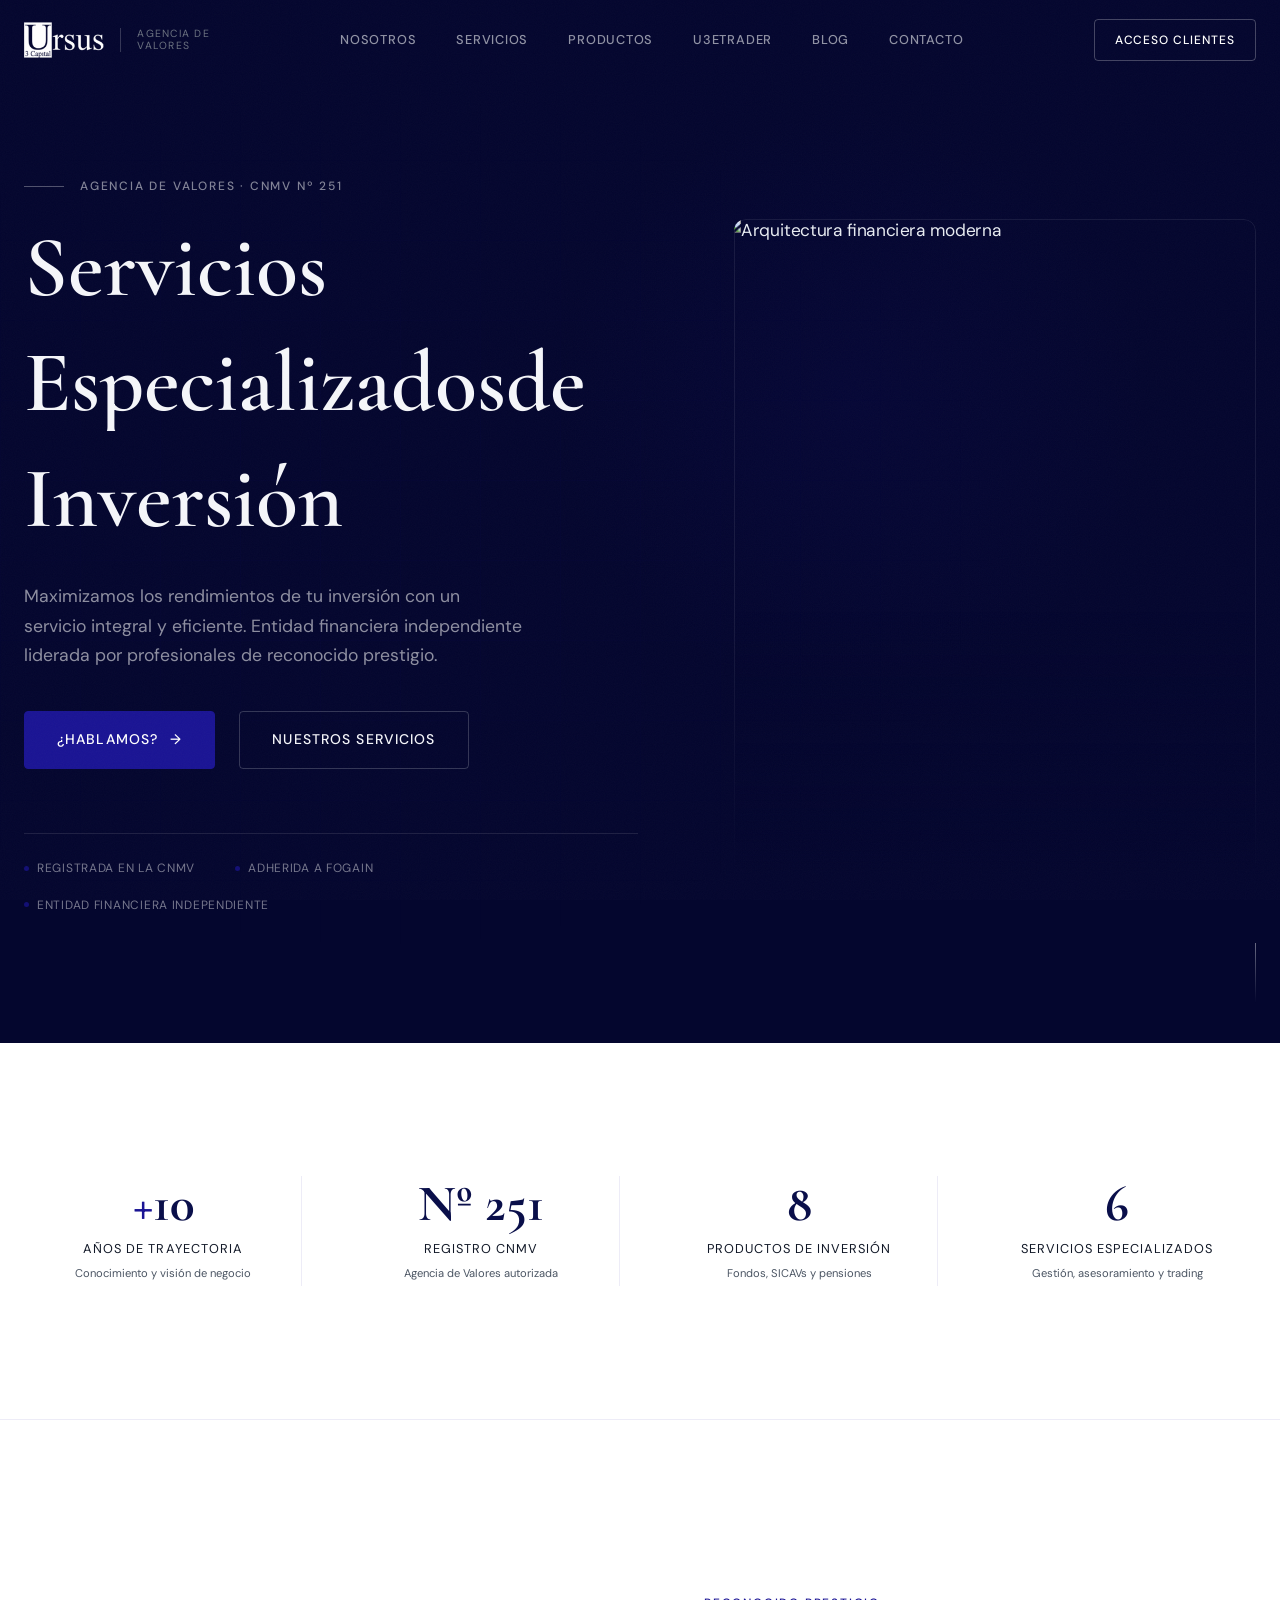
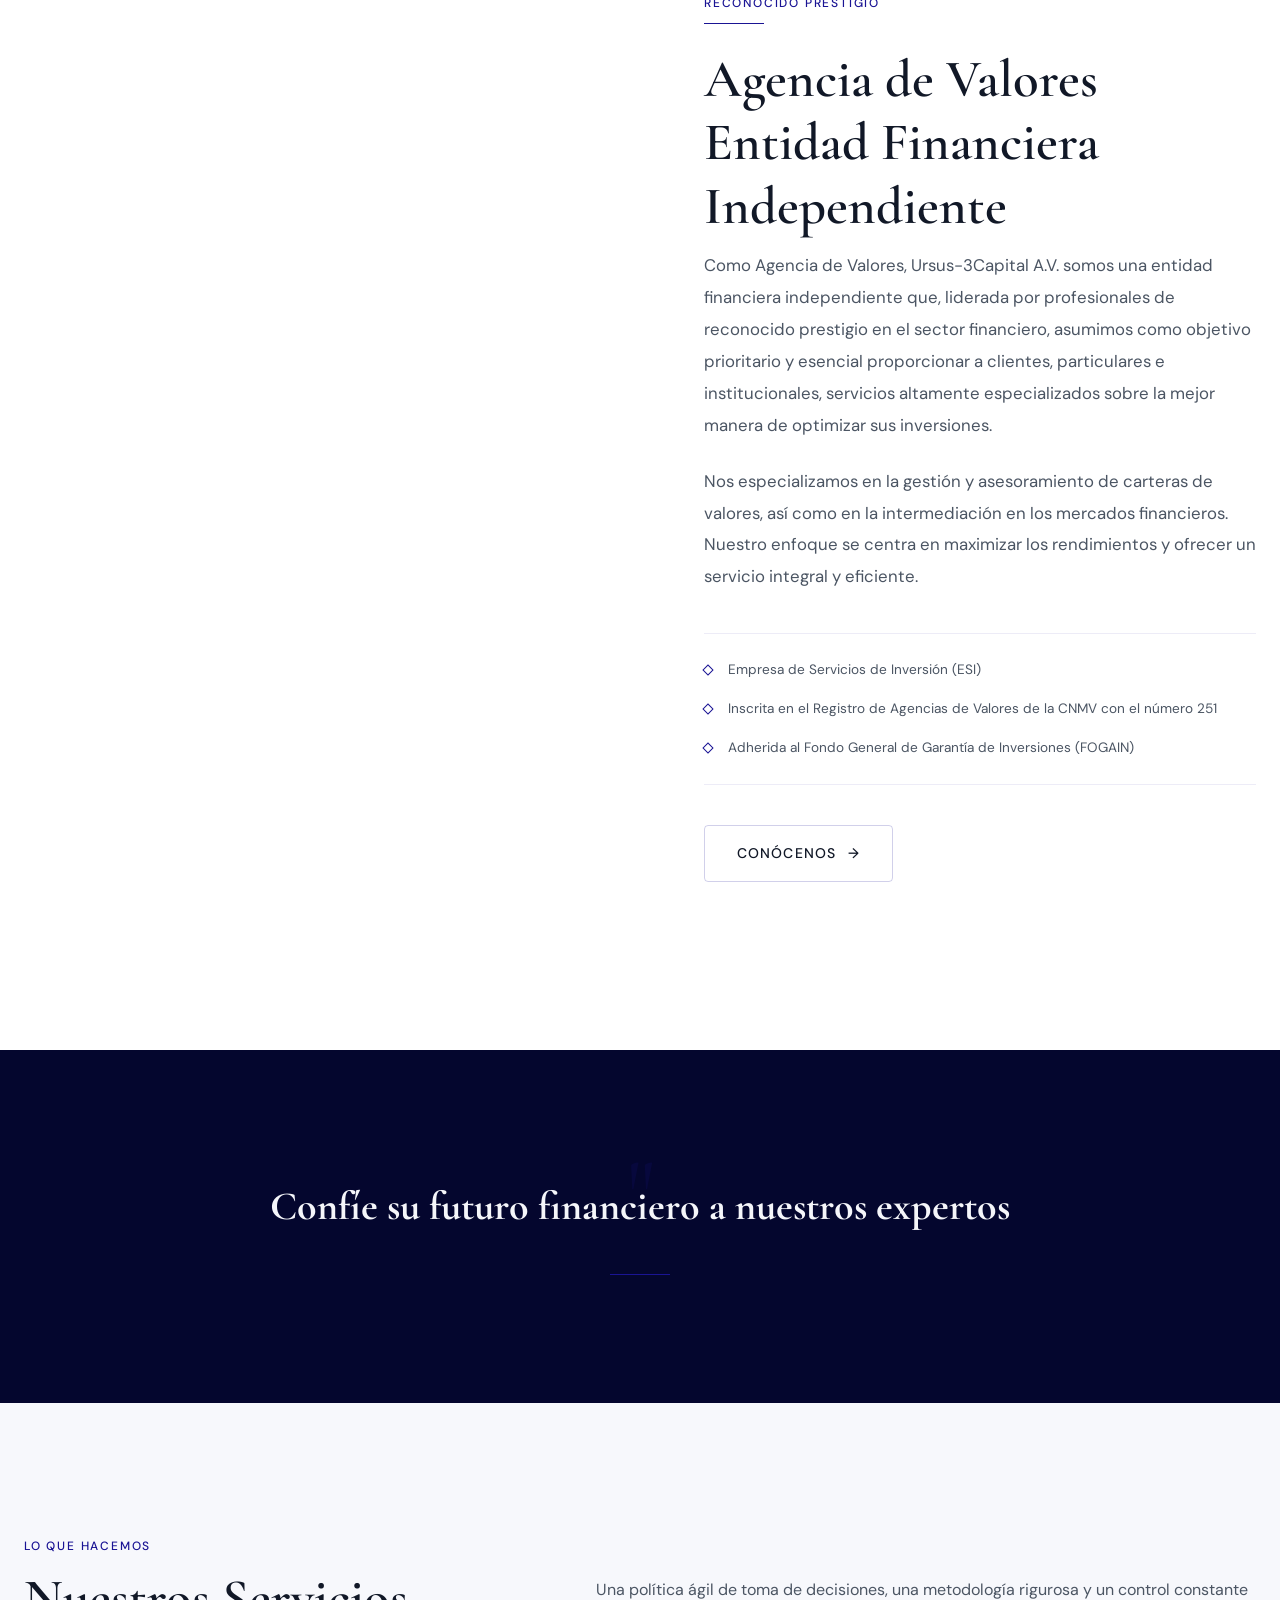
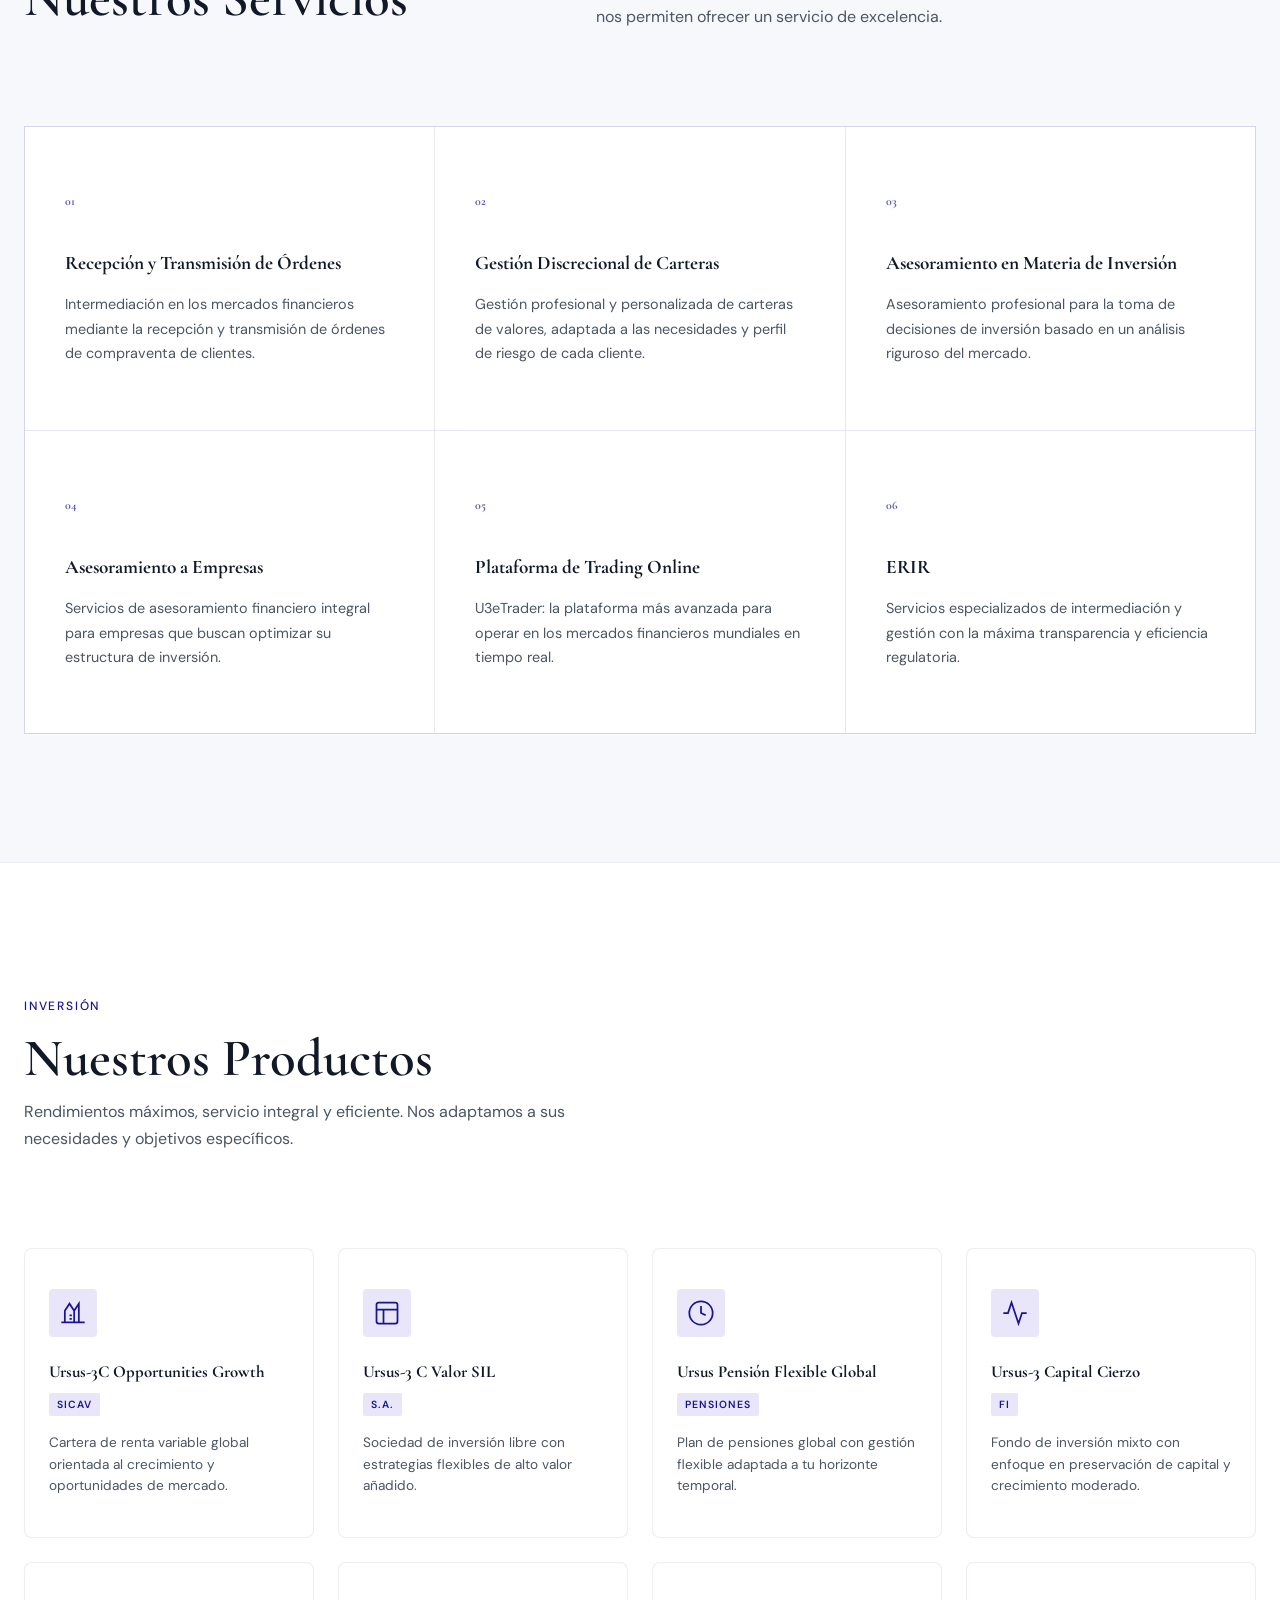
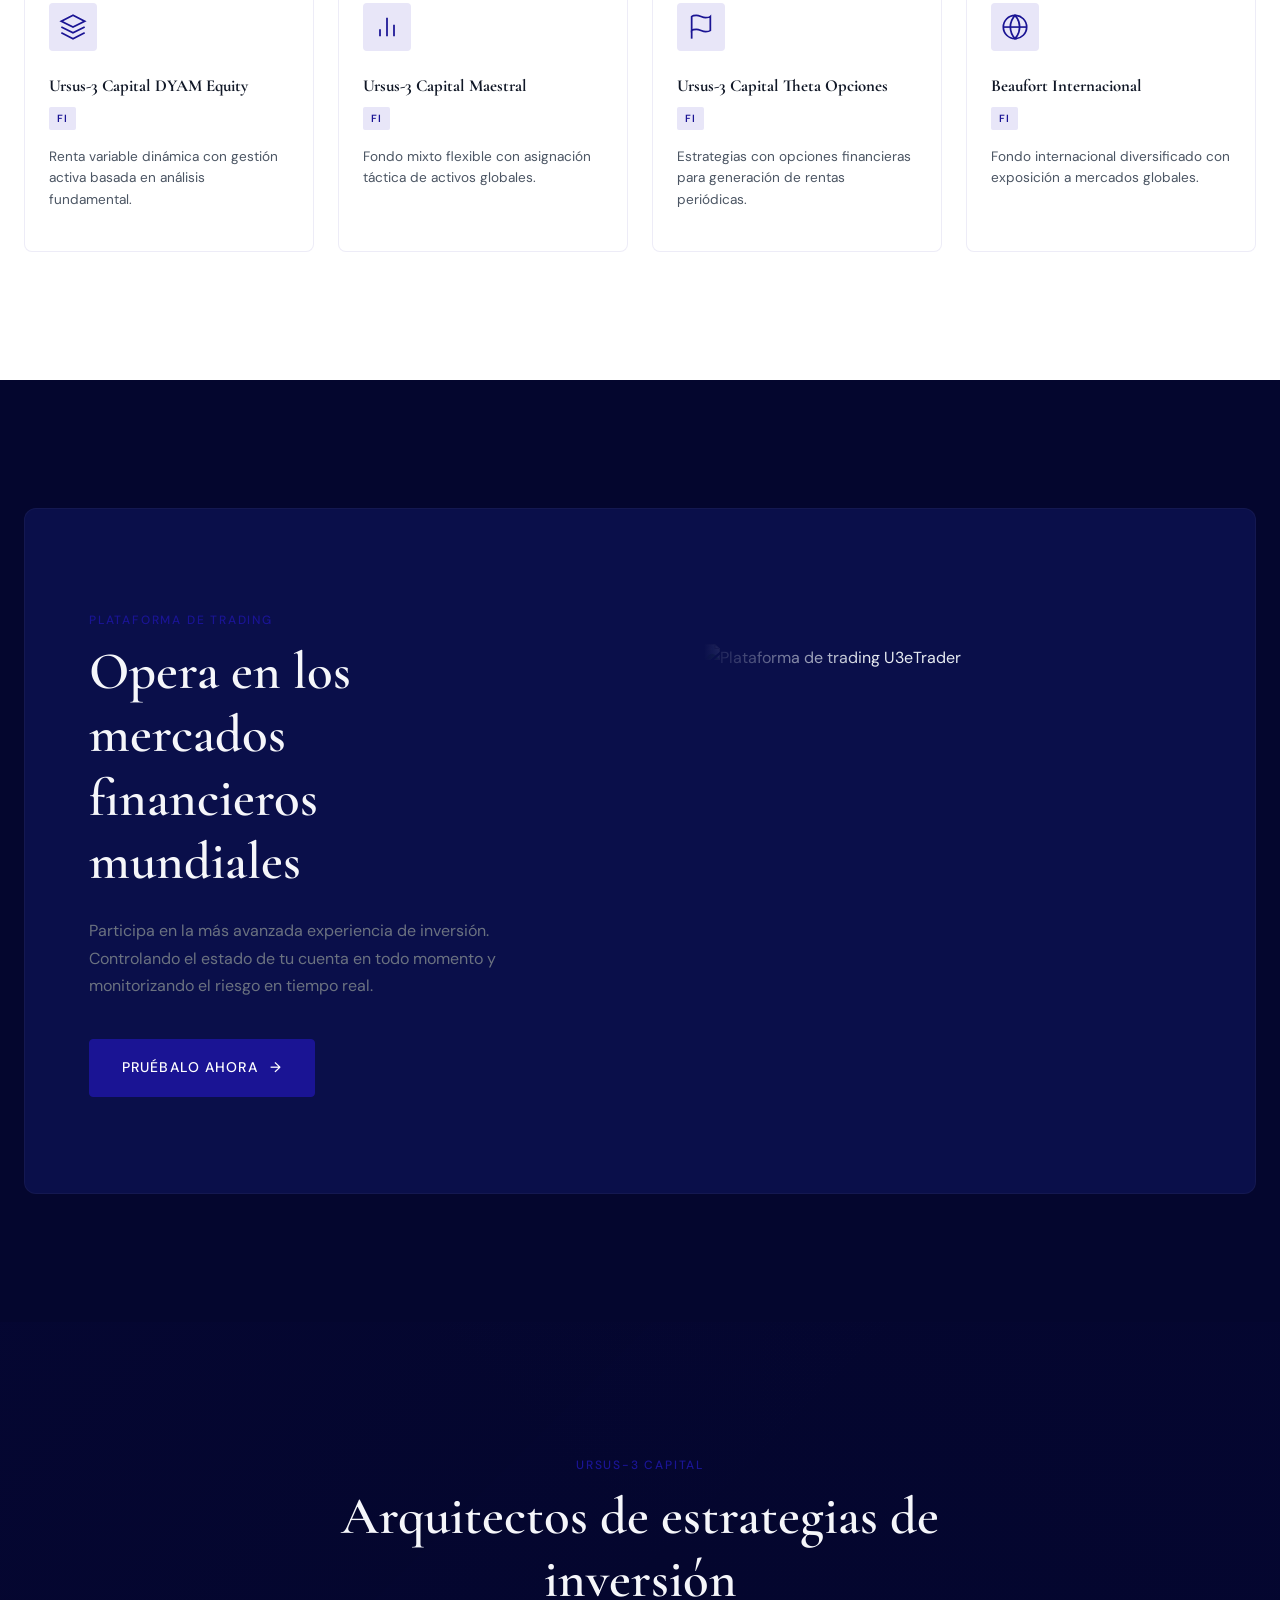
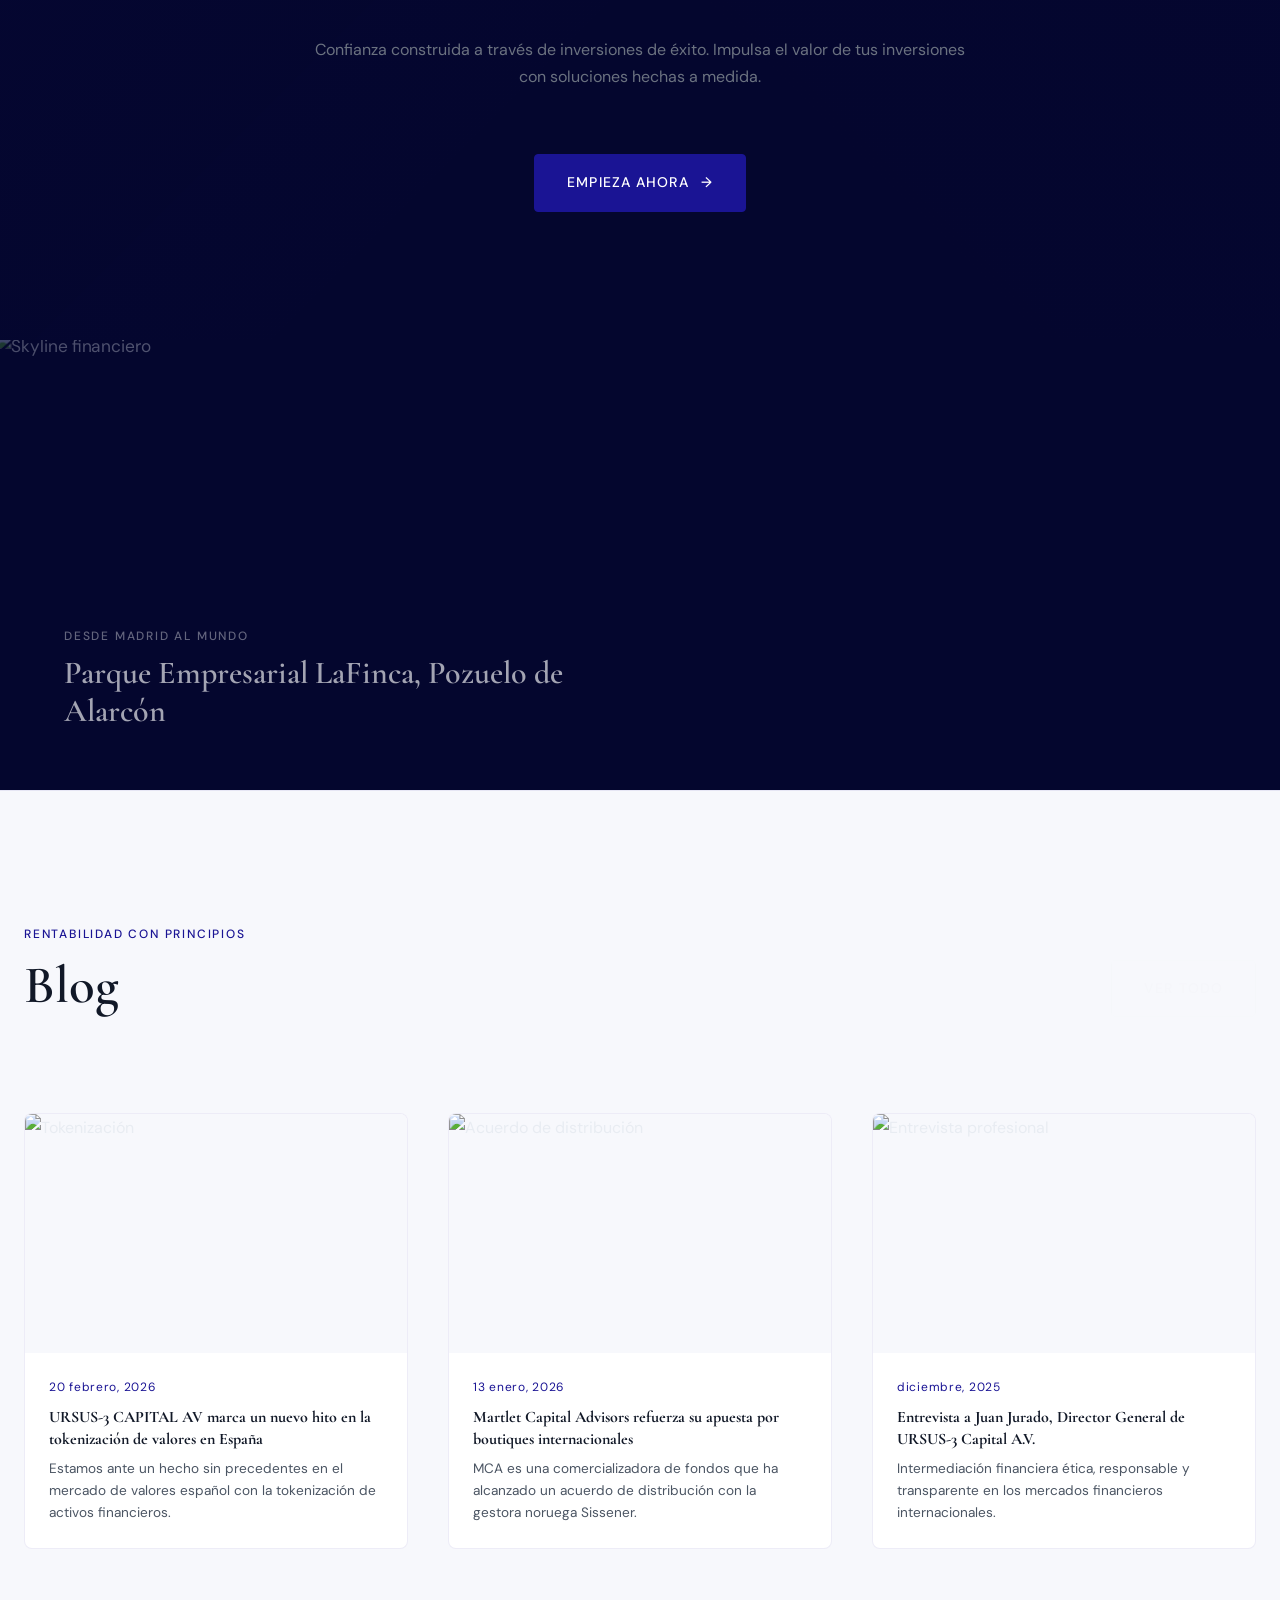
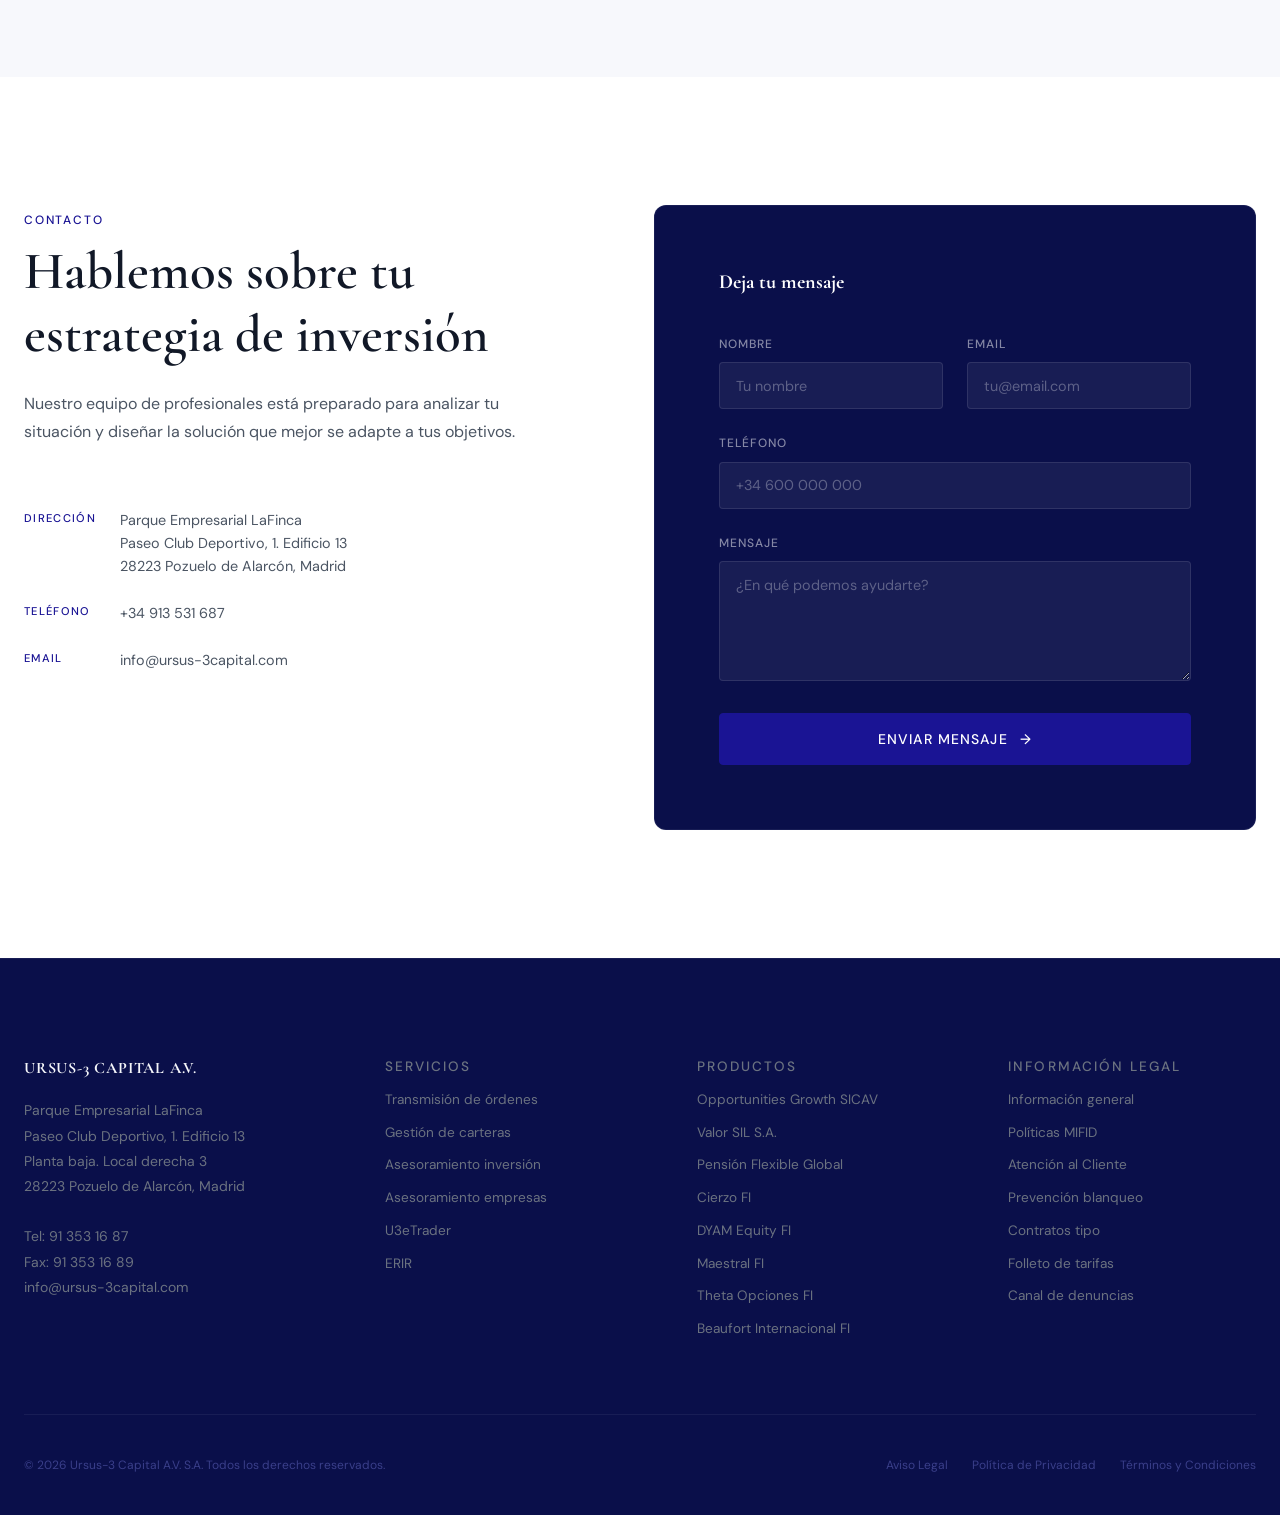
==== commit 4d982e9c: "feat: hero credentials inline, product cards con iconos, form oscuro, imágenes corregidas - Hero: im" ====
--- a/prototype/index.html
+++ b/prototype/index.html
@@ -63,7 +63,7 @@
             <span class="label">Agencia de Valores · CNMV Nº 251</span>
           </div>
 
-          <h1 class="hero__title">Servicios Especializados de Inversión</h1>
+          <h1 class="hero__title">Servicios Especializados<br>de Inversión</h1>
 
           <p class="hero__subtitle">Maximizamos los rendimientos de tu inversión con un servicio integral y eficiente. Entidad financiera independiente liderada por profesionales de reconocido prestigio.</p>
 
@@ -76,10 +76,16 @@
               Nuestros servicios
             </a>
           </div>
+
+          <div class="hero__credentials">
+            <span><span class="gold-dot"></span> Registrada en la CNMV</span>
+            <span><span class="gold-dot"></span> Adherida a FOGAIN</span>
+            <span><span class="gold-dot"></span> Entidad Financiera Independiente</span>
+          </div>
         </div>
 
         <div class="hero__image">
-          <img src="https://images.unsplash.com/photo-1560520653-9e0e4c89eb11?w=800&q=80" alt="Equipo financiero profesional" loading="lazy">
+          <img src="https://images.unsplash.com/photo-1444653614773-995cb1ef9efa?w=800&q=80" alt="Arquitectura financiera moderna" loading="eager">
           <div class="hero__image-accent"></div>
         </div>
       </div>
@@ -87,16 +93,6 @@
 
     <div class="hero__scroll">
       <div class="hero__scroll-line"></div>
-    </div>
-
-    <div class="hero__credentials">
-      <div class="container">
-        <div class="hero__credentials-inner">
-          <span><span class="gold-dot"></span> Registrada en la CNMV</span>
-          <span><span class="gold-dot"></span> Adherida a FOGAIN</span>
-          <span><span class="gold-dot"></span> Entidad Financiera Independiente</span>
-        </div>
-      </div>
     </div>
   </section>
 
@@ -133,7 +129,7 @@
     <div class="container">
       <div class="about__inner">
         <div class="about__image reveal">
-          <img src="https://images.unsplash.com/photo-1486406146926-c627a92ad1ab?w=800&q=80" alt="Edificio corporativo" loading="lazy">
+          <img src="https://images.unsplash.com/photo-1497366216548-37526070297c?w=800&q=80" alt="Oficina corporativa moderna" loading="lazy">
         </div>
 
         <div class="about__content reveal">
@@ -234,51 +230,76 @@
   <!-- ==================== PRODUCTS ==================== -->
   <section class="products section" id="productos">
     <div class="container">
-      <div class="products__inner">
-        <div class="products__main">
-          <div class="products__header reveal">
-            <span class="label">Inversión</span>
-            <h2>Nuestros Productos</h2>
-            <p>Rendimientos máximos, servicio integral y eficiente. Nos adaptamos a sus necesidades y objetivos específicos.</p>
-          </div>
-
-          <div class="products__list reveal-stagger">
-        <div class="product-item">
-          <span class="product-item__name">Ursus-3C Opportunities Growth</span>
-          <span class="product-item__type">SICAV</span>
-        </div>
-        <div class="product-item">
-          <span class="product-item__name">Ursus-3 C Valor SIL</span>
-          <span class="product-item__type">S.A.</span>
-        </div>
-        <div class="product-item">
-          <span class="product-item__name">Ursus Pensión Flexible Global</span>
-          <span class="product-item__type">Pensiones</span>
-        </div>
-        <div class="product-item">
-          <span class="product-item__name">Ursus-3 Capital Cierzo</span>
-          <span class="product-item__type">FI</span>
-        </div>
-        <div class="product-item">
-          <span class="product-item__name">Ursus-3 Capital DYAM Equity</span>
-          <span class="product-item__type">FI</span>
-        </div>
-        <div class="product-item">
-          <span class="product-item__name">Ursus-3 Capital Maestral</span>
-          <span class="product-item__type">FI</span>
-        </div>
-        <div class="product-item">
-          <span class="product-item__name">Ursus-3 Capital Theta Opciones</span>
-          <span class="product-item__type">FI</span>
-        </div>
-        <div class="product-item">
-          <span class="product-item__name">Beaufort Internacional</span>
-          <span class="product-item__type">FI</span>
-        </div>
-          </div>
-        </div>
-        <div class="products__image reveal">
-          <img src="https://images.unsplash.com/photo-1611974789855-9c2a0a7236a3?w=600&q=80" alt="Mercados financieros" loading="lazy">
+      <div class="products__header reveal">
+        <span class="label">Inversión</span>
+        <h2>Nuestros Productos</h2>
+        <p>Rendimientos máximos, servicio integral y eficiente. Nos adaptamos a sus necesidades y objetivos específicos.</p>
+      </div>
+
+      <div class="products__grid reveal-stagger">
+        <div class="product-card">
+          <div class="product-card__icon">
+            <svg width="28" height="28" viewBox="0 0 24 24" fill="none" stroke="currentColor" stroke-width="1.5"><path d="M2 20h20M5 20V10l4-6 4 6v10M17 20V4l-4 6"/><path d="M9 14h2M9 17h2"/></svg>
+          </div>
+          <h3 class="product-card__name">Ursus-3C Opportunities Growth</h3>
+          <span class="product-card__type">SICAV</span>
+          <p class="product-card__desc">Cartera de renta variable global orientada al crecimiento y oportunidades de mercado.</p>
+        </div>
+        <div class="product-card">
+          <div class="product-card__icon">
+            <svg width="28" height="28" viewBox="0 0 24 24" fill="none" stroke="currentColor" stroke-width="1.5"><rect x="3" y="3" width="18" height="18" rx="2"/><path d="M3 9h18M9 21V9"/></svg>
+          </div>
+          <h3 class="product-card__name">Ursus-3 C Valor SIL</h3>
+          <span class="product-card__type">S.A.</span>
+          <p class="product-card__desc">Sociedad de inversión libre con estrategias flexibles de alto valor añadido.</p>
+        </div>
+        <div class="product-card">
+          <div class="product-card__icon">
+            <svg width="28" height="28" viewBox="0 0 24 24" fill="none" stroke="currentColor" stroke-width="1.5"><circle cx="12" cy="12" r="10"/><path d="M12 6v6l4 2"/></svg>
+          </div>
+          <h3 class="product-card__name">Ursus Pensión Flexible Global</h3>
+          <span class="product-card__type">Pensiones</span>
+          <p class="product-card__desc">Plan de pensiones global con gestión flexible adaptada a tu horizonte temporal.</p>
+        </div>
+        <div class="product-card">
+          <div class="product-card__icon">
+            <svg width="28" height="28" viewBox="0 0 24 24" fill="none" stroke="currentColor" stroke-width="1.5"><path d="M22 12h-4l-3 9L9 3l-3 9H2"/></svg>
+          </div>
+          <h3 class="product-card__name">Ursus-3 Capital Cierzo</h3>
+          <span class="product-card__type">FI</span>
+          <p class="product-card__desc">Fondo de inversión mixto con enfoque en preservación de capital y crecimiento moderado.</p>
+        </div>
+        <div class="product-card">
+          <div class="product-card__icon">
+            <svg width="28" height="28" viewBox="0 0 24 24" fill="none" stroke="currentColor" stroke-width="1.5"><path d="M12 2L2 7l10 5 10-5-10-5z"/><path d="M2 17l10 5 10-5"/><path d="M2 12l10 5 10-5"/></svg>
+          </div>
+          <h3 class="product-card__name">Ursus-3 Capital DYAM Equity</h3>
+          <span class="product-card__type">FI</span>
+          <p class="product-card__desc">Renta variable dinámica con gestión activa basada en análisis fundamental.</p>
+        </div>
+        <div class="product-card">
+          <div class="product-card__icon">
+            <svg width="28" height="28" viewBox="0 0 24 24" fill="none" stroke="currentColor" stroke-width="1.5"><path d="M18 20V10M12 20V4M6 20v-6"/></svg>
+          </div>
+          <h3 class="product-card__name">Ursus-3 Capital Maestral</h3>
+          <span class="product-card__type">FI</span>
+          <p class="product-card__desc">Fondo mixto flexible con asignación táctica de activos globales.</p>
+        </div>
+        <div class="product-card">
+          <div class="product-card__icon">
+            <svg width="28" height="28" viewBox="0 0 24 24" fill="none" stroke="currentColor" stroke-width="1.5"><path d="M4 15s1-1 4-1 5 2 8 2 4-1 4-1V3s-1 1-4 1-5-2-8-2-4 1-4 1z"/><line x1="4" y1="22" x2="4" y2="15"/></svg>
+          </div>
+          <h3 class="product-card__name">Ursus-3 Capital Theta Opciones</h3>
+          <span class="product-card__type">FI</span>
+          <p class="product-card__desc">Estrategias con opciones financieras para generación de rentas periódicas.</p>
+        </div>
+        <div class="product-card">
+          <div class="product-card__icon">
+            <svg width="28" height="28" viewBox="0 0 24 24" fill="none" stroke="currentColor" stroke-width="1.5"><circle cx="12" cy="12" r="10"/><line x1="2" y1="12" x2="22" y2="12"/><path d="M12 2a15 15 0 0 1 4 10 15 15 0 0 1-4 10 15 15 0 0 1-4-10 15 15 0 0 1 4-10z"/></svg>
+          </div>
+          <h3 class="product-card__name">Beaufort Internacional</h3>
+          <span class="product-card__type">FI</span>
+          <p class="product-card__desc">Fondo internacional diversificado con exposición a mercados globales.</p>
         </div>
       </div>
     </div>
@@ -367,7 +388,7 @@
 
         <a href="#" class="blog-card">
           <div class="blog-card__image">
-            <img src="https://images.unsplash.com/photo-1507679799987-c73b1a8e74b4?w=600&q=80" alt="Entrevista" loading="lazy">
+            <img src="https://images.unsplash.com/photo-1553877522-43269d4ea984?w=600&q=80" alt="Entrevista profesional" loading="lazy">
           </div>
           <div class="blog-card__body">
             <div class="blog-card__date">diciembre, 2025</div>
@@ -385,8 +406,8 @@
       <div class="contact__inner">
         <div class="contact__info reveal">
           <span class="label">Contacto</span>
-          <h2>Ayudar en cada paso de tu camino financiero</h2>
-          <p>No importa cuál sea tu preferencia, estamos listos para escucharte y brindarte la atención y el apoyo que necesitas.</p>
+          <h2>Hablemos sobre tu estrategia de inversión</h2>
+          <p>Nuestro equipo de profesionales está preparado para analizar tu situación y diseñar la solución que mejor se adapte a tus objetivos.</p>
 
           <div class="contact__details">
             <div class="contact__detail">
--- a/prototype/assets/css/homepage.css
+++ b/prototype/assets/css/homepage.css
@@ -148,35 +148,30 @@
   50% { opacity: 1; transform: scaleY(1); }
 }
 
-/* Credentials bar at bottom of hero */
+/* Credentials inline in hero content */
 .hero__credentials {
-  position: absolute;
-  bottom: 0;
-  left: 0;
-  right: 0;
-  z-index: 1;
-  border-top: 1px solid rgba(255, 255, 255, 0.08);
-  padding: var(--sp-md) 0;
-}
-.hero__credentials-inner {
-  display: flex;
-  justify-content: center;
-  gap: var(--sp-xl);
-  font-size: 0.75rem;
-  letter-spacing: 0.08em;
-  text-transform: uppercase;
-  color: rgba(255, 255, 255, 0.4);
-}
-.hero__credentials-inner span {
+  display: flex;
+  flex-wrap: wrap;
+  gap: var(--sp-sm) var(--sp-lg);
+  margin-top: var(--sp-xl);
+  padding-top: var(--sp-md);
+  border-top: 1px solid rgba(255, 255, 255, 0.1);
+}
+.hero__credentials span {
   display: flex;
   align-items: center;
   gap: 0.5rem;
-}
-.hero__credentials-inner .gold-dot {
-  width: 4px;
-  height: 4px;
+  font-size: 0.75rem;
+  letter-spacing: 0.06em;
+  text-transform: uppercase;
+  color: rgba(255, 255, 255, 0.45);
+}
+.hero__credentials .gold-dot {
+  width: 5px;
+  height: 5px;
   border-radius: 50%;
-  background: rgba(255, 255, 255, 0.5);
+  background: var(--gold);
+  opacity: 0.7;
 }
 
 /* ---- STATS (light) ---- */
@@ -447,76 +442,87 @@
   border-top: 1px solid var(--border-light);
 }
 
-.products__inner {
-  display: grid;
-  grid-template-columns: 1fr 0.45fr;
-  gap: var(--sp-xl);
-  align-items: start;
-}
-
 .products__header {
-  margin-bottom: var(--sp-lg);
+  margin-bottom: var(--sp-2xl);
+  max-width: 600px;
 }
 .products__header h2 { margin-top: 0.5rem; color: var(--text-dark); }
 .products__header p { margin-top: 0.5rem; color: var(--text-mid); }
 
-.products__list {
+.products__grid {
   display: grid;
-  grid-template-columns: repeat(2, 1fr);
-  gap: 0;
-}
-
-.products__image {
-  position: relative;
+  grid-template-columns: repeat(4, 1fr);
+  gap: var(--sp-md);
+}
+
+.product-card {
+  background: var(--pure-white);
+  border: 1px solid var(--border-light);
   border-radius: var(--r-md);
-  overflow: hidden;
-  aspect-ratio: 3/4;
-  position: sticky;
-  top: calc(var(--nav-h) + var(--sp-md));
-}
-.products__image img {
+  padding: var(--sp-lg) var(--sp-md);
+  transition: all var(--dur) var(--ease-out);
+  position: relative;
+  overflow: hidden;
+}
+.product-card::after {
+  content: '';
+  position: absolute;
+  bottom: 0;
+  left: 0;
   width: 100%;
-  height: 100%;
-  object-fit: cover;
-}
-.products__image::after {
-  content: '';
-  position: absolute;
-  inset: 0;
-  background: linear-gradient(to top, rgba(26,20,148,0.15) 0%, transparent 50%);
-}
-
-.product-item {
+  height: 2px;
+  background: var(--gold);
+  transform: scaleX(0);
+  transform-origin: left;
+  transition: transform var(--dur) var(--ease-out);
+}
+.product-card:hover {
+  border-color: rgba(26, 20, 148, 0.15);
+  transform: translateY(-4px);
+  box-shadow: 0 12px 40px rgba(26, 20, 148, 0.08);
+}
+.product-card:hover::after {
+  transform: scaleX(1);
+}
+
+.product-card__icon {
+  width: 48px;
+  height: 48px;
+  border-radius: var(--r-sm);
+  background: var(--gold-pale);
   display: flex;
   align-items: center;
-  justify-content: space-between;
-  padding: var(--sp-md) var(--sp-lg);
-  border: 1px solid var(--border-light);
-  margin: -0.5px;
-  transition: all var(--dur-fast) var(--ease-out);
-  cursor: default;
-}
-.product-item:hover {
+  justify-content: center;
+  color: var(--gold);
+  margin-bottom: var(--sp-md);
+}
+
+.product-card__name {
+  font-family: var(--font-display);
+  font-size: 1.05rem;
+  font-weight: 700;
+  color: var(--text-dark);
+  line-height: 1.3;
+  margin-bottom: 0.35rem;
+}
+
+.product-card__type {
+  display: inline-block;
+  font-size: 0.65rem;
+  font-weight: 600;
+  letter-spacing: 0.1em;
+  text-transform: uppercase;
+  color: var(--gold);
   background: var(--gold-pale);
-  border-color: rgba(26, 20, 148, 0.15);
-  z-index: 1;
-}
-
-.product-item__name {
-  font-family: var(--font-display);
-  font-size: 0.95rem;
-  font-weight: 600;
-  color: var(--text-dark);
-}
-
-.product-item__type {
-  font-size: 0.75rem;
-  letter-spacing: 0.08em;
-  text-transform: uppercase;
+  padding: 0.15rem 0.5rem;
+  border-radius: 2px;
+  margin-bottom: var(--sp-sm);
+}
+
+.product-card__desc {
+  font-size: 0.85rem;
   color: var(--text-mid);
-}
-.product-item:hover .product-item__type {
-  color: var(--gold);
+  line-height: 1.6;
 }
 
 /* ---- PLATFORM ---- */
@@ -712,17 +718,30 @@
 .contact__detail-value a:hover { color: var(--gold); }
 
 .contact__form-wrap {
-  background: var(--bg-light-alt);
-  border: 1px solid var(--border-light);
+  background: var(--navy);
+  border: 1px solid rgba(255, 255, 255, 0.06);
   border-radius: var(--r-lg);
   padding: var(--sp-xl);
+  position: relative;
+  overflow: hidden;
+}
+.contact__form-wrap::before {
+  content: '';
+  position: absolute;
+  top: -50%;
+  right: -30%;
+  width: 300px;
+  height: 300px;
+  background: radial-gradient(circle, rgba(26,20,148,0.3) 0%, transparent 70%);
+  border-radius: 50%;
+  pointer-events: none;
 }
 
 .contact__form-title {
   font-family: var(--font-display);
   font-size: 1.25rem;
   font-weight: 700;
-  color: var(--text-dark);
+  color: var(--pure-white);
   margin-bottom: var(--sp-lg);
 }
 
@@ -735,17 +754,17 @@
   font-weight: 500;
   letter-spacing: 0.08em;
   text-transform: uppercase;
-  color: var(--text-mid);
+  color: rgba(255, 255, 255, 0.5);
   margin-bottom: 0.5rem;
 }
 .form__input,
 .form__textarea {
   width: 100%;
   padding: 0.85rem 1rem;
-  background: var(--pure-white);
-  border: 1px solid var(--border-light);
+  background: rgba(255, 255, 255, 0.06);
+  border: 1px solid rgba(255, 255, 255, 0.1);
   border-radius: var(--r-sm);
-  color: var(--text-dark);
+  color: var(--pure-white);
   font-family: var(--font-body);
   font-size: 0.9rem;
   transition: border-color var(--dur-fast) var(--ease-out);
@@ -753,11 +772,12 @@
 .form__input:focus,
 .form__textarea:focus {
   outline: none;
-  border-color: var(--gold);
+  border-color: rgba(26, 20, 148, 0.6);
+  background: rgba(255, 255, 255, 0.1);
 }
 .form__input::placeholder,
 .form__textarea::placeholder {
-  color: #9ca3af;
+  color: rgba(255, 255, 255, 0.3);
 }
 .form__textarea {
   min-height: 120px;
@@ -837,8 +857,8 @@
   .platform__visual { display: none; }
   .platform__content { padding: var(--sp-xl); }
 
-  .products__inner {
-    grid-template-columns: 1fr 0.4fr;
+  .products__grid {
+    grid-template-columns: repeat(2, 1fr);
   }
 
   .blog__grid { grid-template-columns: repeat(2, 1fr); }
@@ -861,14 +881,8 @@
   .hero__scroll { display: none; }
 
   .hero__credentials {
-    position: relative;
-    margin-top: var(--sp-lg);
-  }
-  .hero__credentials-inner {
     flex-direction: column;
     gap: var(--sp-xs);
-    align-items: flex-start;
-    padding: 0 var(--sp-md);
   }
 
   .stats__grid {
@@ -879,9 +893,7 @@
   .services__header { flex-direction: column; align-items: flex-start; gap: var(--sp-md); }
   .services__grid { grid-template-columns: 1fr; }
 
-  .products__inner { grid-template-columns: 1fr; }
-  .products__image { display: none; }
-  .products__list { grid-template-columns: 1fr; }
+  .products__grid { grid-template-columns: 1fr; }
 
   .image-banner__inner {
     height: 40vh;
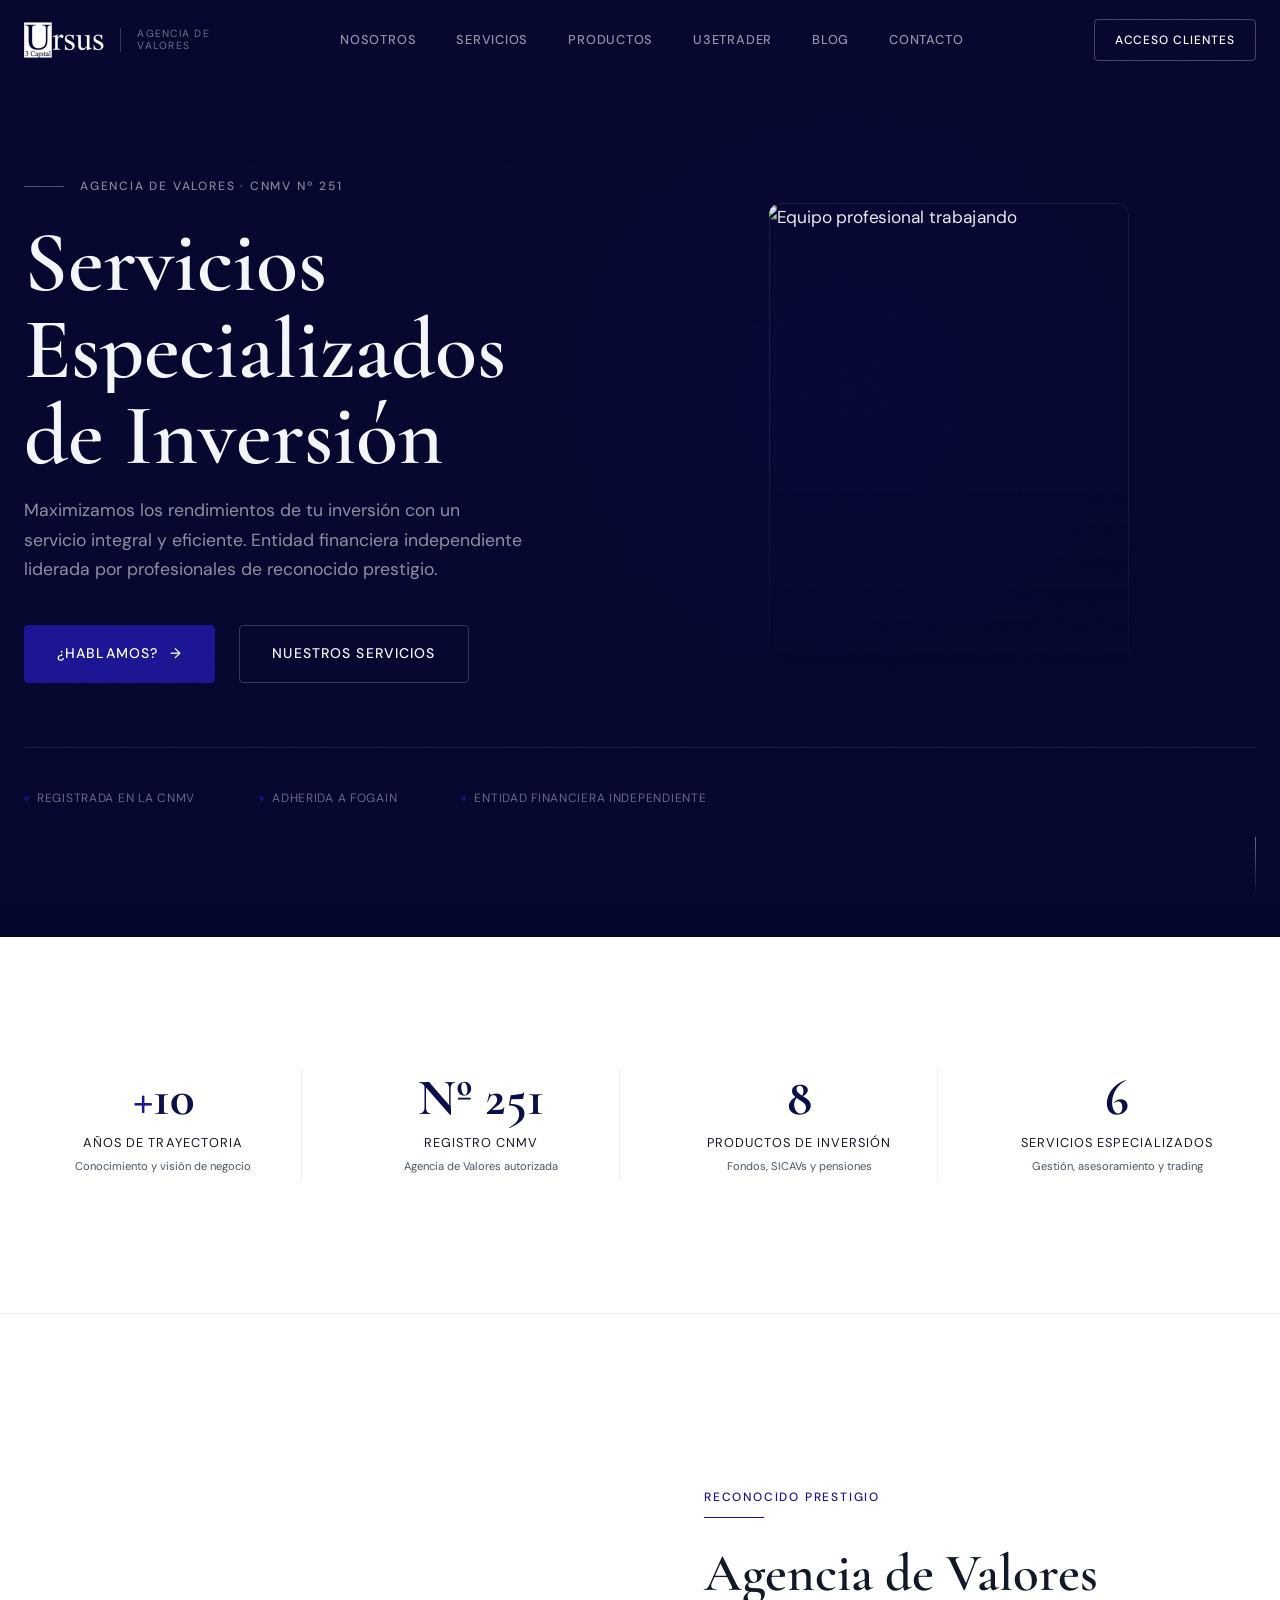
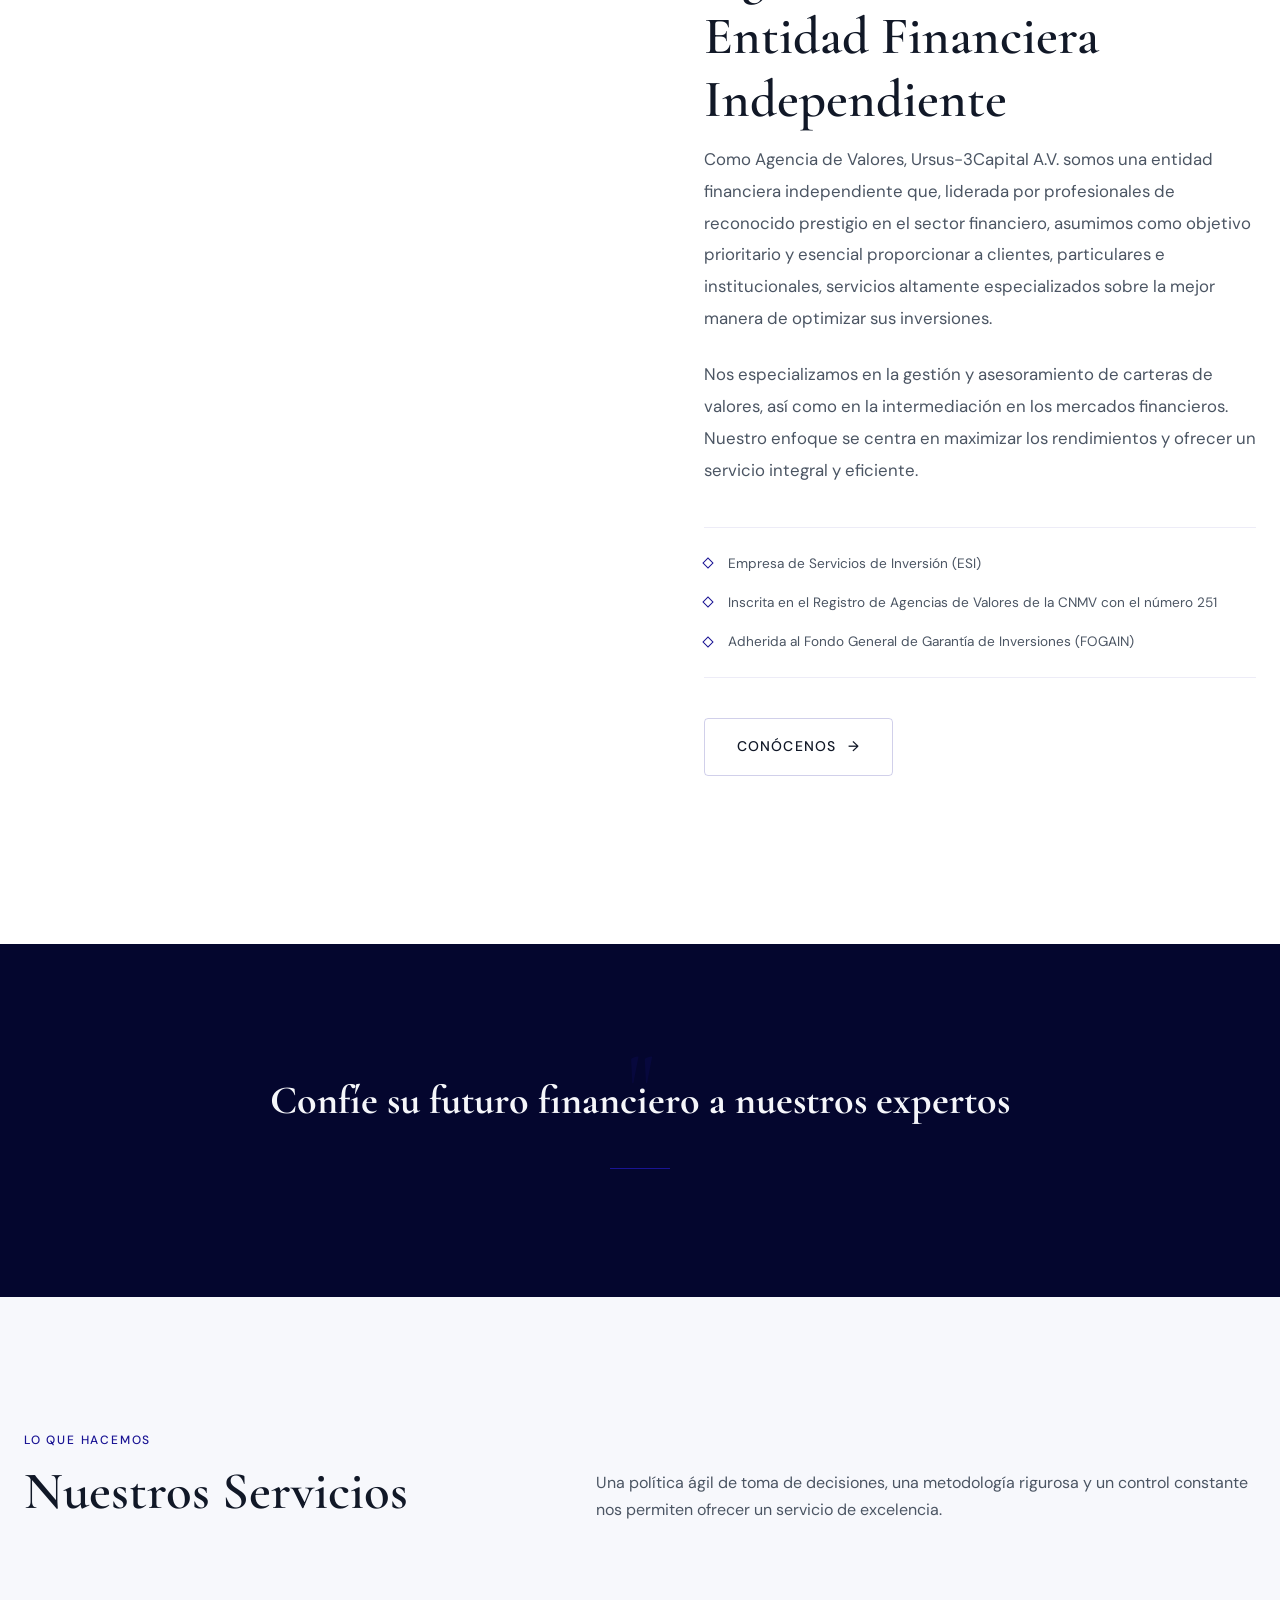
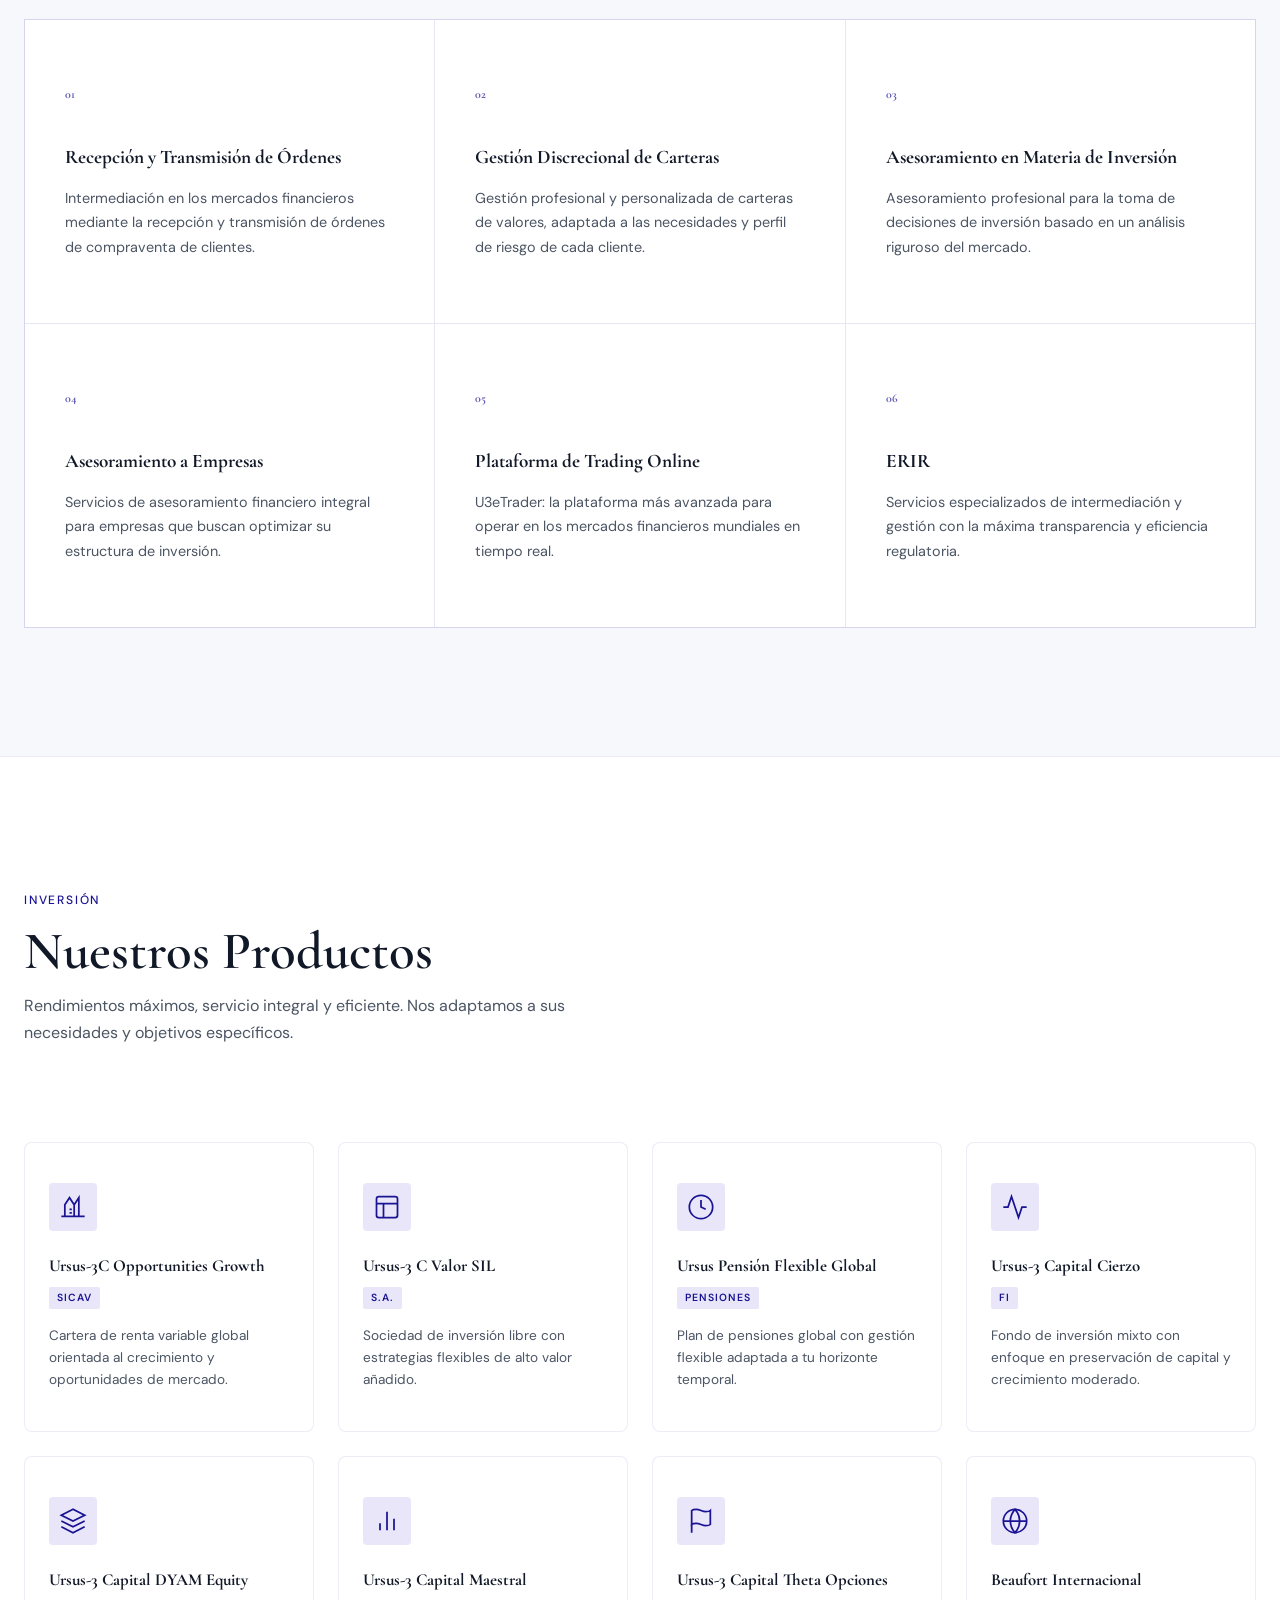
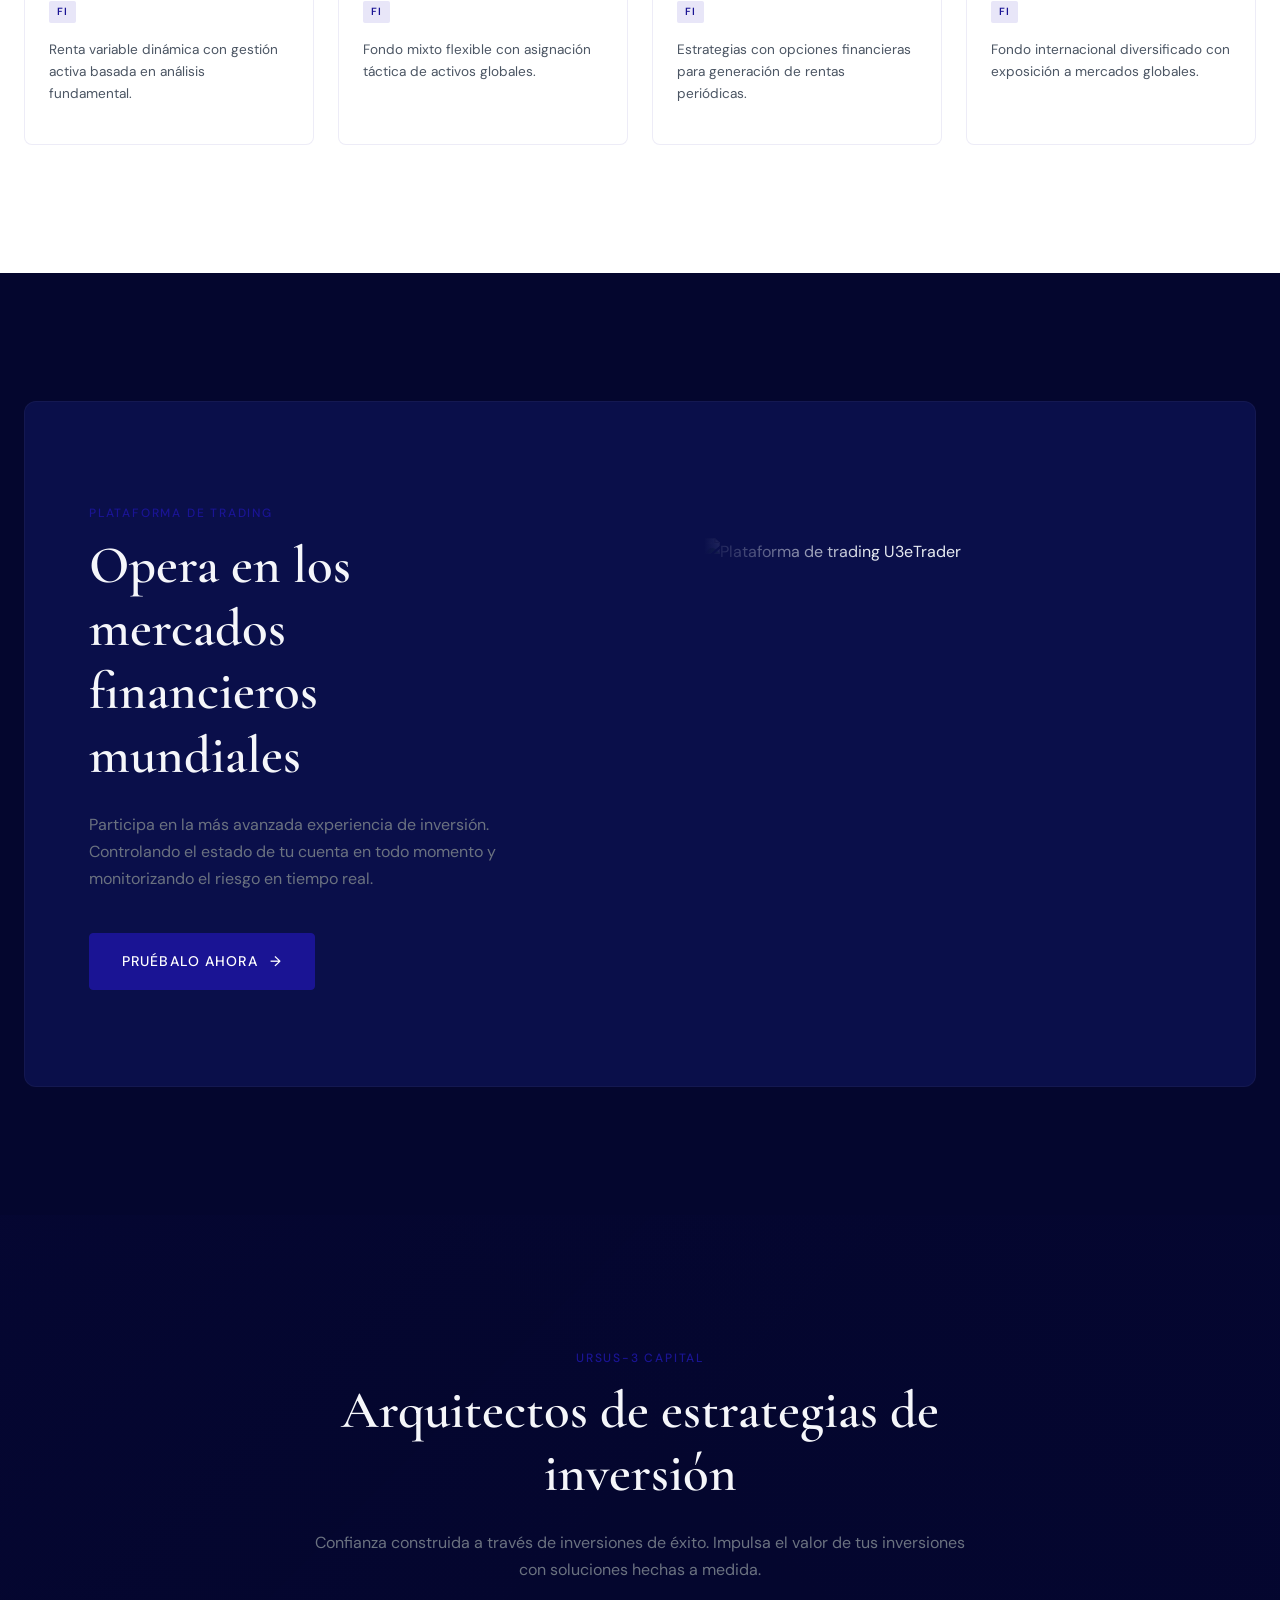
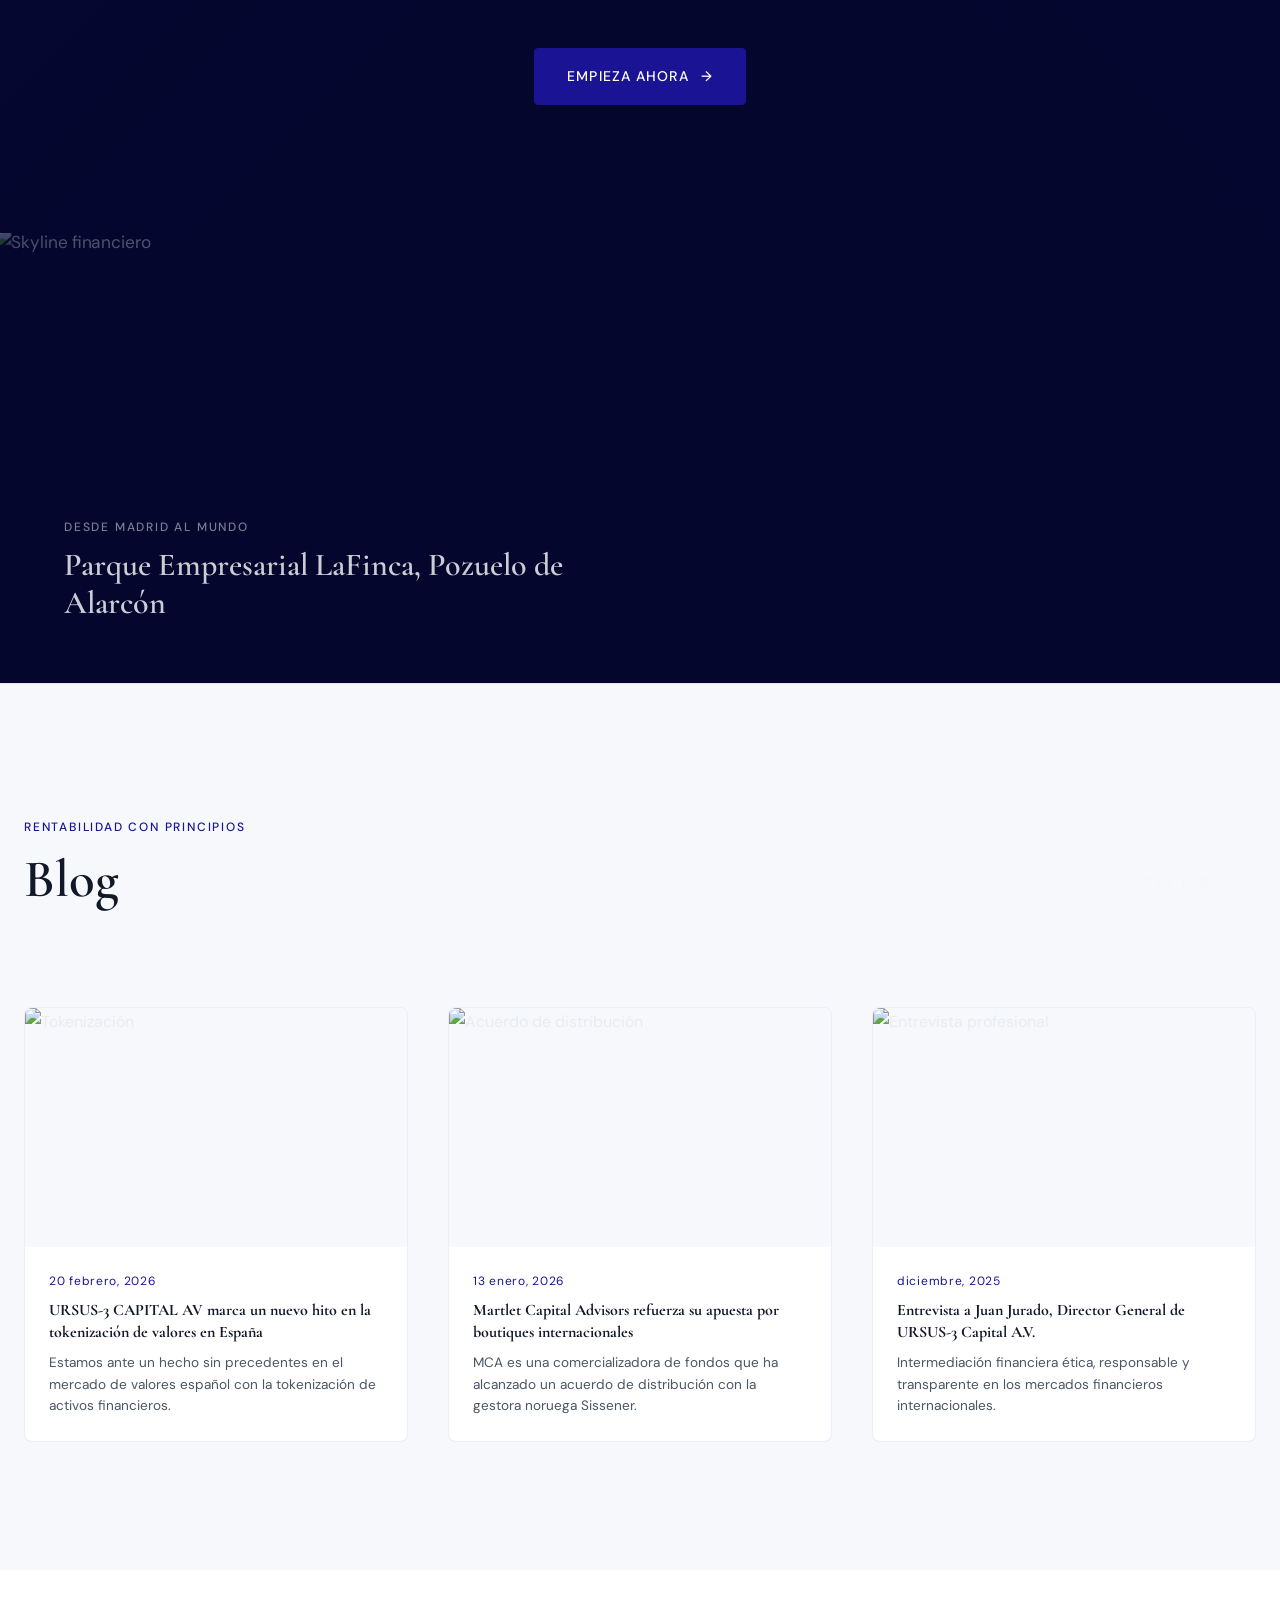
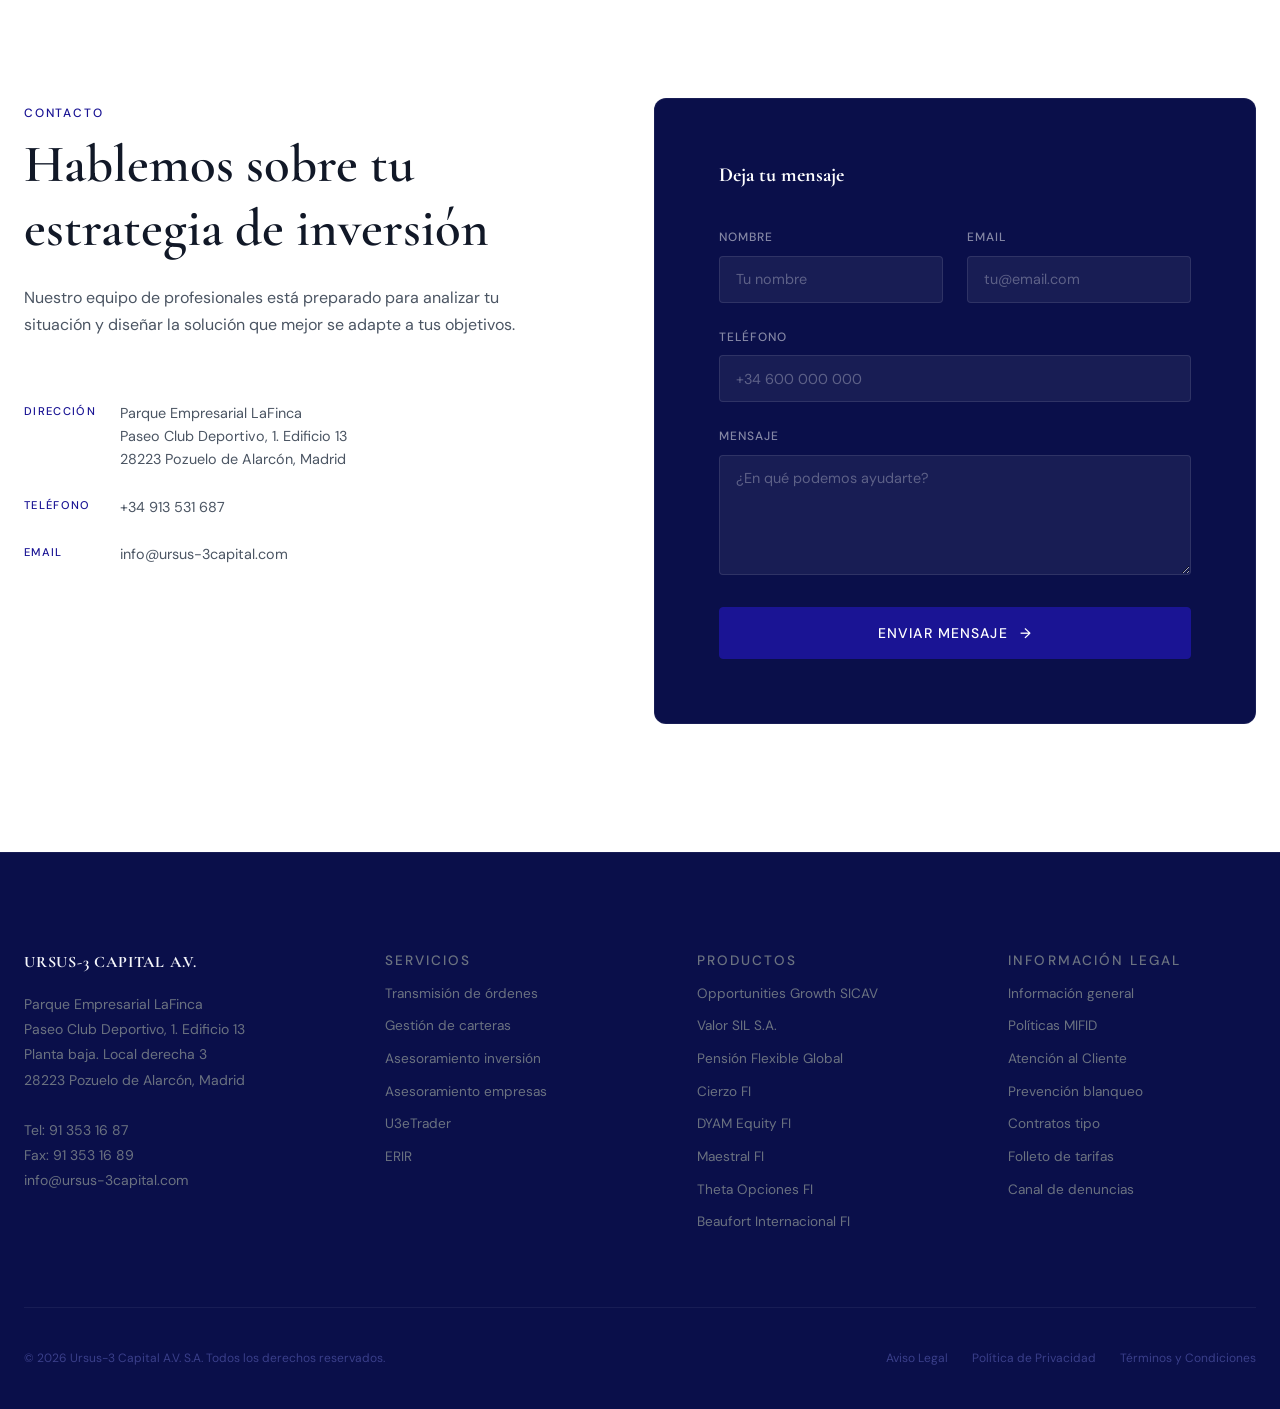
==== commit 7bc10481: "fix: hero title 3 líneas, credentials full-width, imagen equipo, alineación - Título en 3 líneas sep" ====
--- a/prototype/index.html
+++ b/prototype/index.html
@@ -63,7 +63,11 @@
             <span class="label">Agencia de Valores · CNMV Nº 251</span>
           </div>
 
-          <h1 class="hero__title">Servicios Especializados<br>de Inversión</h1>
+          <h1 class="hero__title">
+            <span class="hero__title-line">Servicios</span>
+            <span class="hero__title-line">Especializados</span>
+            <span class="hero__title-line">de Inversión</span>
+          </h1>
 
           <p class="hero__subtitle">Maximizamos los rendimientos de tu inversión con un servicio integral y eficiente. Entidad financiera independiente liderada por profesionales de reconocido prestigio.</p>
 
@@ -77,17 +81,18 @@
             </a>
           </div>
 
-          <div class="hero__credentials">
-            <span><span class="gold-dot"></span> Registrada en la CNMV</span>
-            <span><span class="gold-dot"></span> Adherida a FOGAIN</span>
-            <span><span class="gold-dot"></span> Entidad Financiera Independiente</span>
-          </div>
         </div>
 
         <div class="hero__image">
-          <img src="https://images.unsplash.com/photo-1444653614773-995cb1ef9efa?w=800&q=80" alt="Arquitectura financiera moderna" loading="eager">
+          <img src="https://images.unsplash.com/photo-1600880292203-757bb62b4baf?w=800&q=80" alt="Equipo profesional trabajando" loading="eager">
           <div class="hero__image-accent"></div>
         </div>
+      </div>
+
+      <div class="hero__credentials">
+        <span><span class="gold-dot"></span> Registrada en la CNMV</span>
+        <span><span class="gold-dot"></span> Adherida a FOGAIN</span>
+        <span><span class="gold-dot"></span> Entidad Financiera Independiente</span>
       </div>
     </div>
 
--- a/prototype/assets/css/homepage.css
+++ b/prototype/assets/css/homepage.css
@@ -47,9 +47,9 @@
   position: relative;
   z-index: 1;
   display: grid;
-  grid-template-columns: 1fr 0.85fr;
+  grid-template-columns: 1fr 0.75fr;
   gap: var(--sp-2xl);
-  align-items: center;
+  align-items: end;
 }
 
 .hero__content {
@@ -74,7 +74,14 @@
 
 .hero__title {
   margin-bottom: var(--sp-sm);
-  line-height: 1.1;
+  line-height: 1;
+}
+.hero__title-line {
+  display: block;
+  overflow: hidden;
+}
+.hero__title-line > span {
+  display: block;
 }
 
 .hero__subtitle {
@@ -97,7 +104,8 @@
   position: relative;
   border-radius: var(--r-lg);
   overflow: hidden;
-  aspect-ratio: 4/5;
+  aspect-ratio: 3/4;
+  max-height: 480px;
   opacity: 0;
   transform: translateX(40px);
   animation: heroImageIn 1.2s 0.5s var(--ease-out) forwards;
@@ -148,14 +156,14 @@
   50% { opacity: 1; transform: scaleY(1); }
 }
 
-/* Credentials inline in hero content */
+/* Credentials bar — full-width below hero split */
 .hero__credentials {
   display: flex;
-  flex-wrap: wrap;
-  gap: var(--sp-sm) var(--sp-lg);
+  justify-content: flex-start;
+  gap: var(--sp-xl);
   margin-top: var(--sp-xl);
-  padding-top: var(--sp-md);
-  border-top: 1px solid rgba(255, 255, 255, 0.1);
+  padding-top: var(--sp-lg);
+  border-top: 1px solid rgba(255, 255, 255, 0.08);
 }
 .hero__credentials span {
   display: flex;
@@ -164,7 +172,7 @@
   font-size: 0.75rem;
   letter-spacing: 0.06em;
   text-transform: uppercase;
-  color: rgba(255, 255, 255, 0.45);
+  color: rgba(255, 255, 255, 0.4);
 }
 .hero__credentials .gold-dot {
   width: 5px;
@@ -883,6 +891,8 @@
   .hero__credentials {
     flex-direction: column;
     gap: var(--sp-xs);
+    margin-top: var(--sp-md);
+    padding-top: var(--sp-md);
   }
 
   .stats__grid {
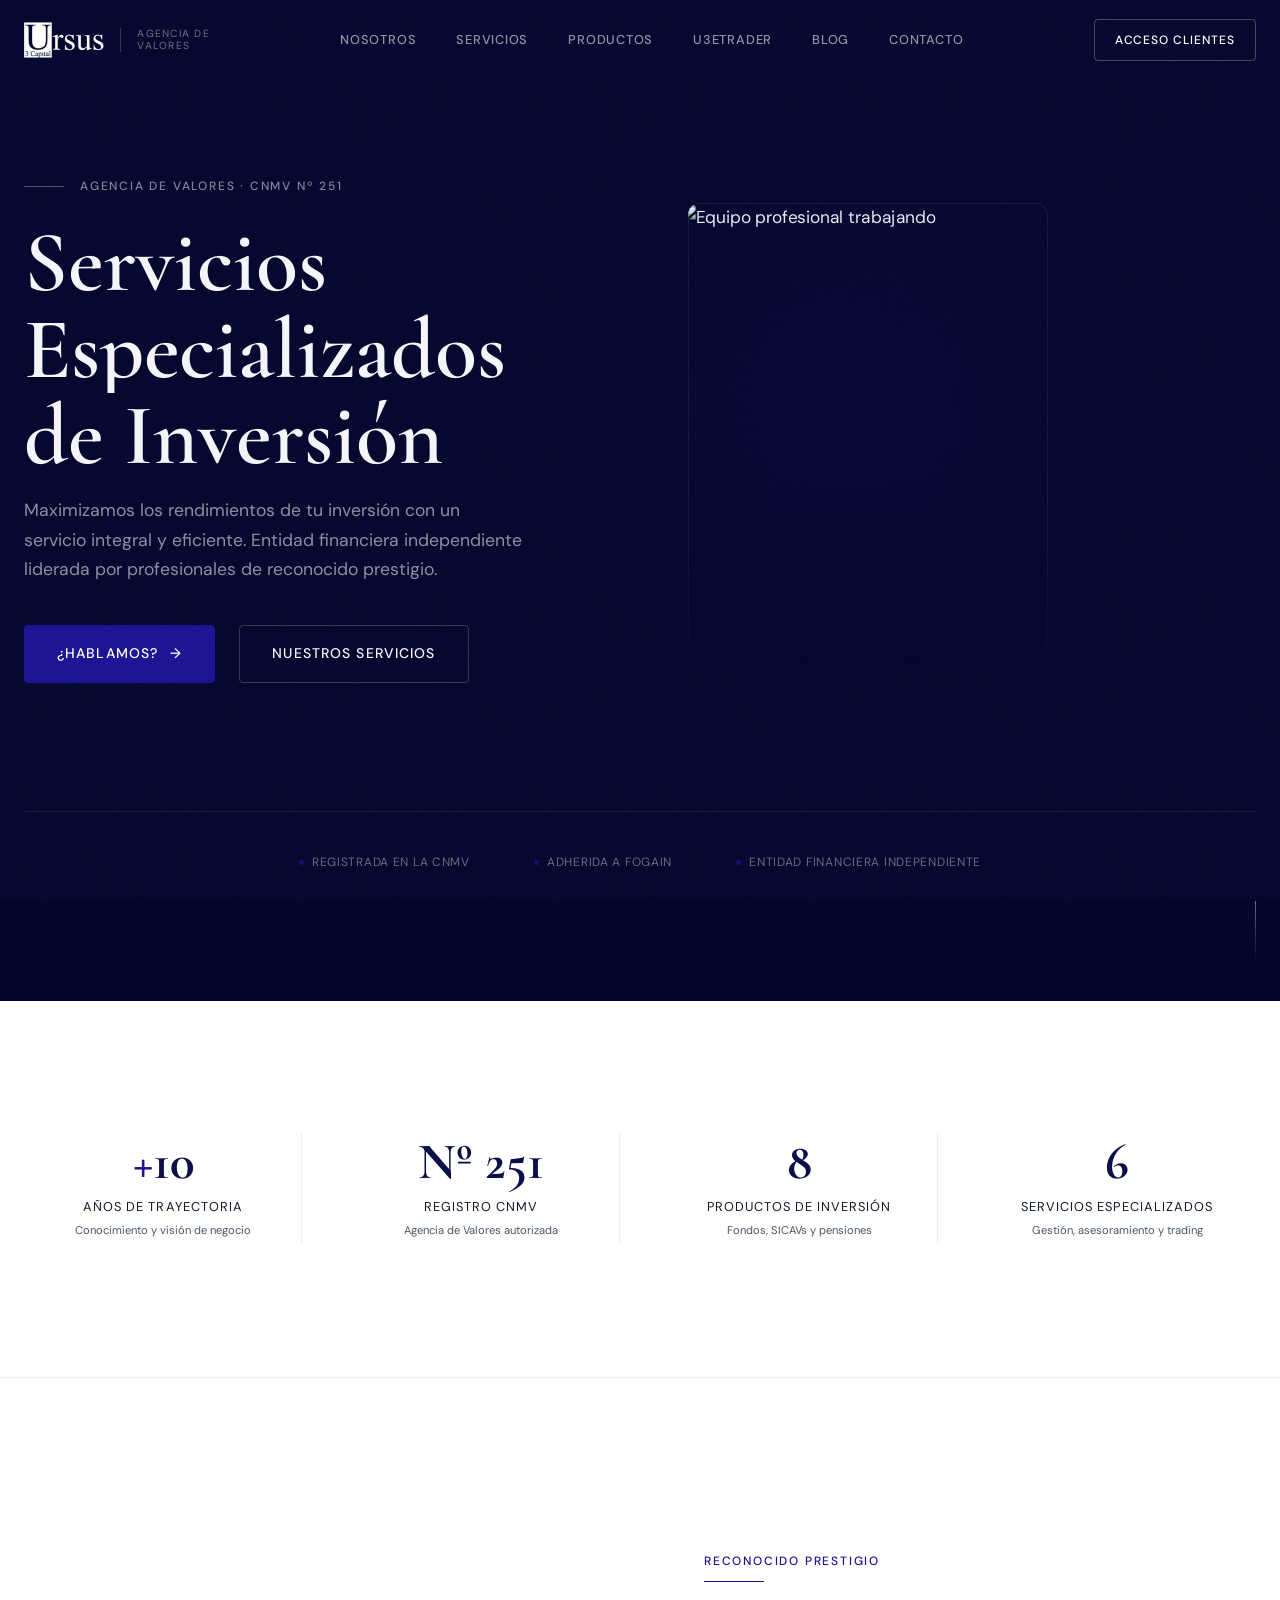
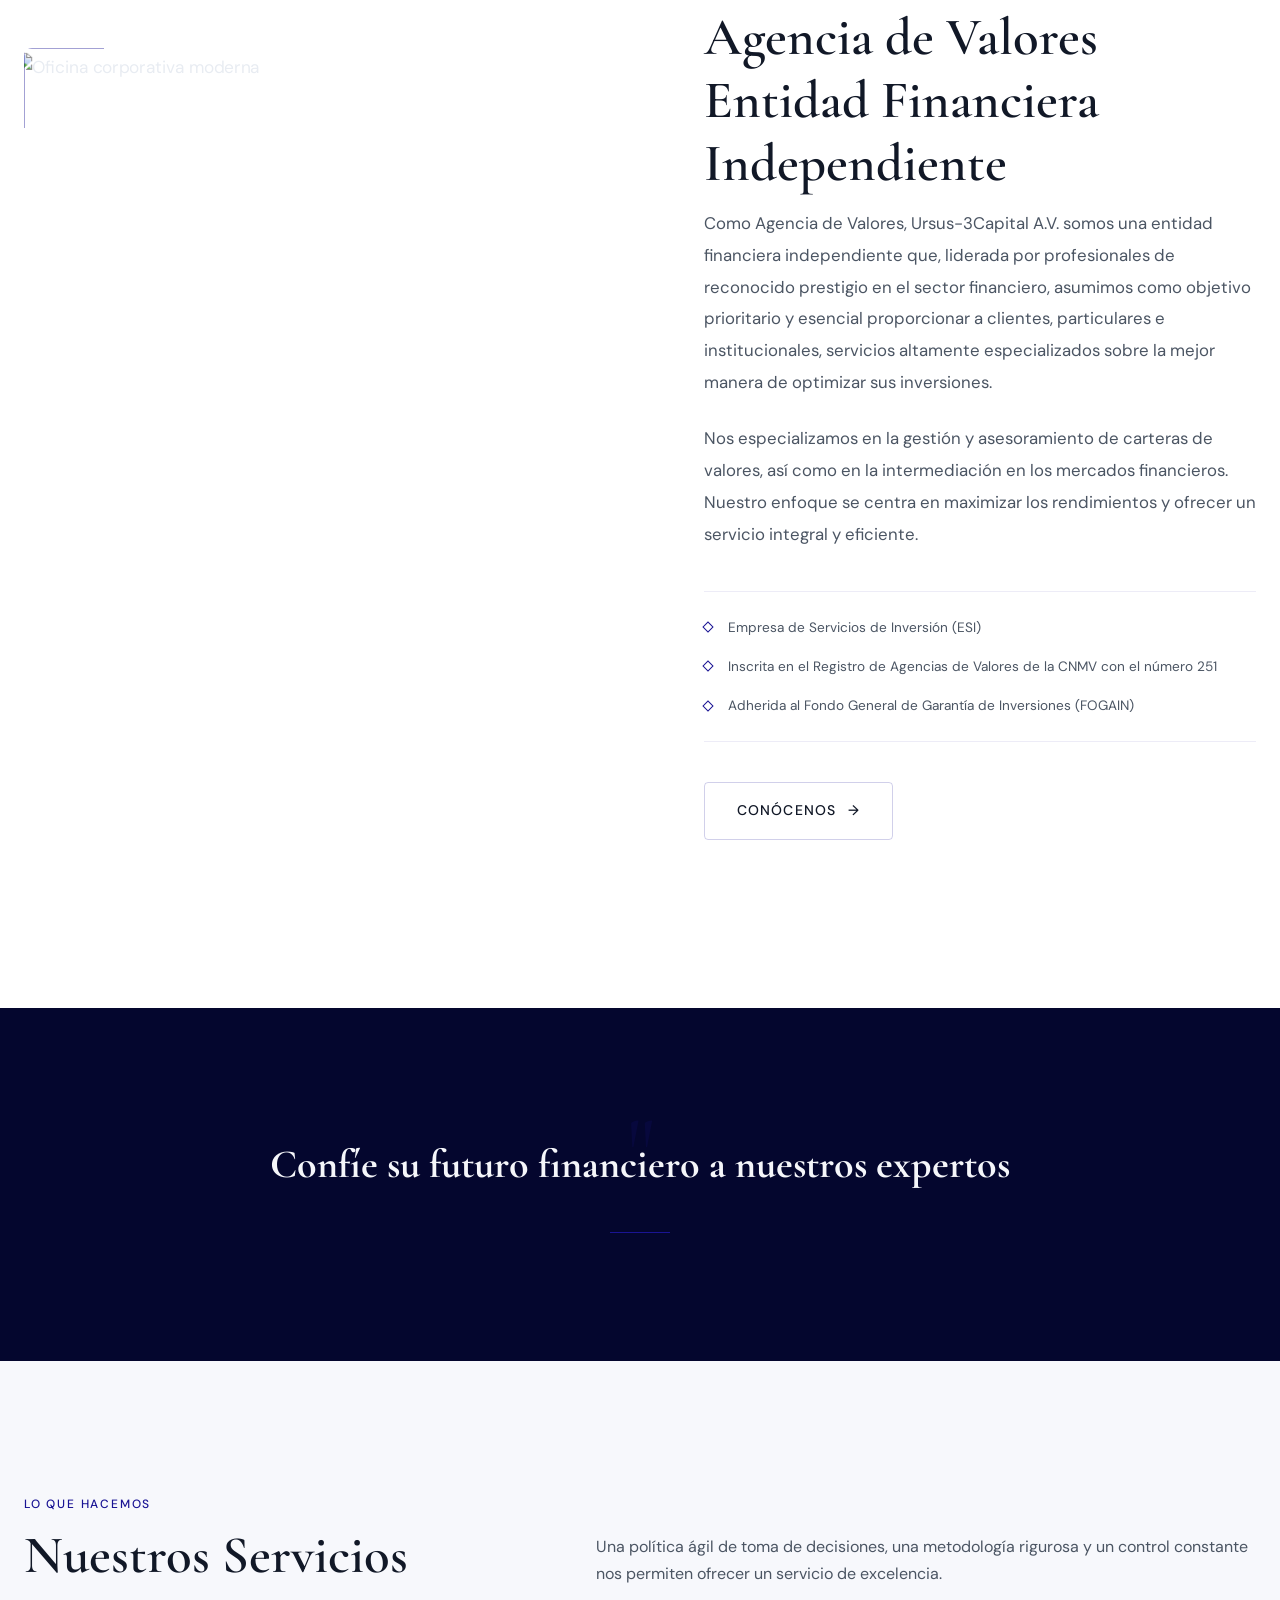
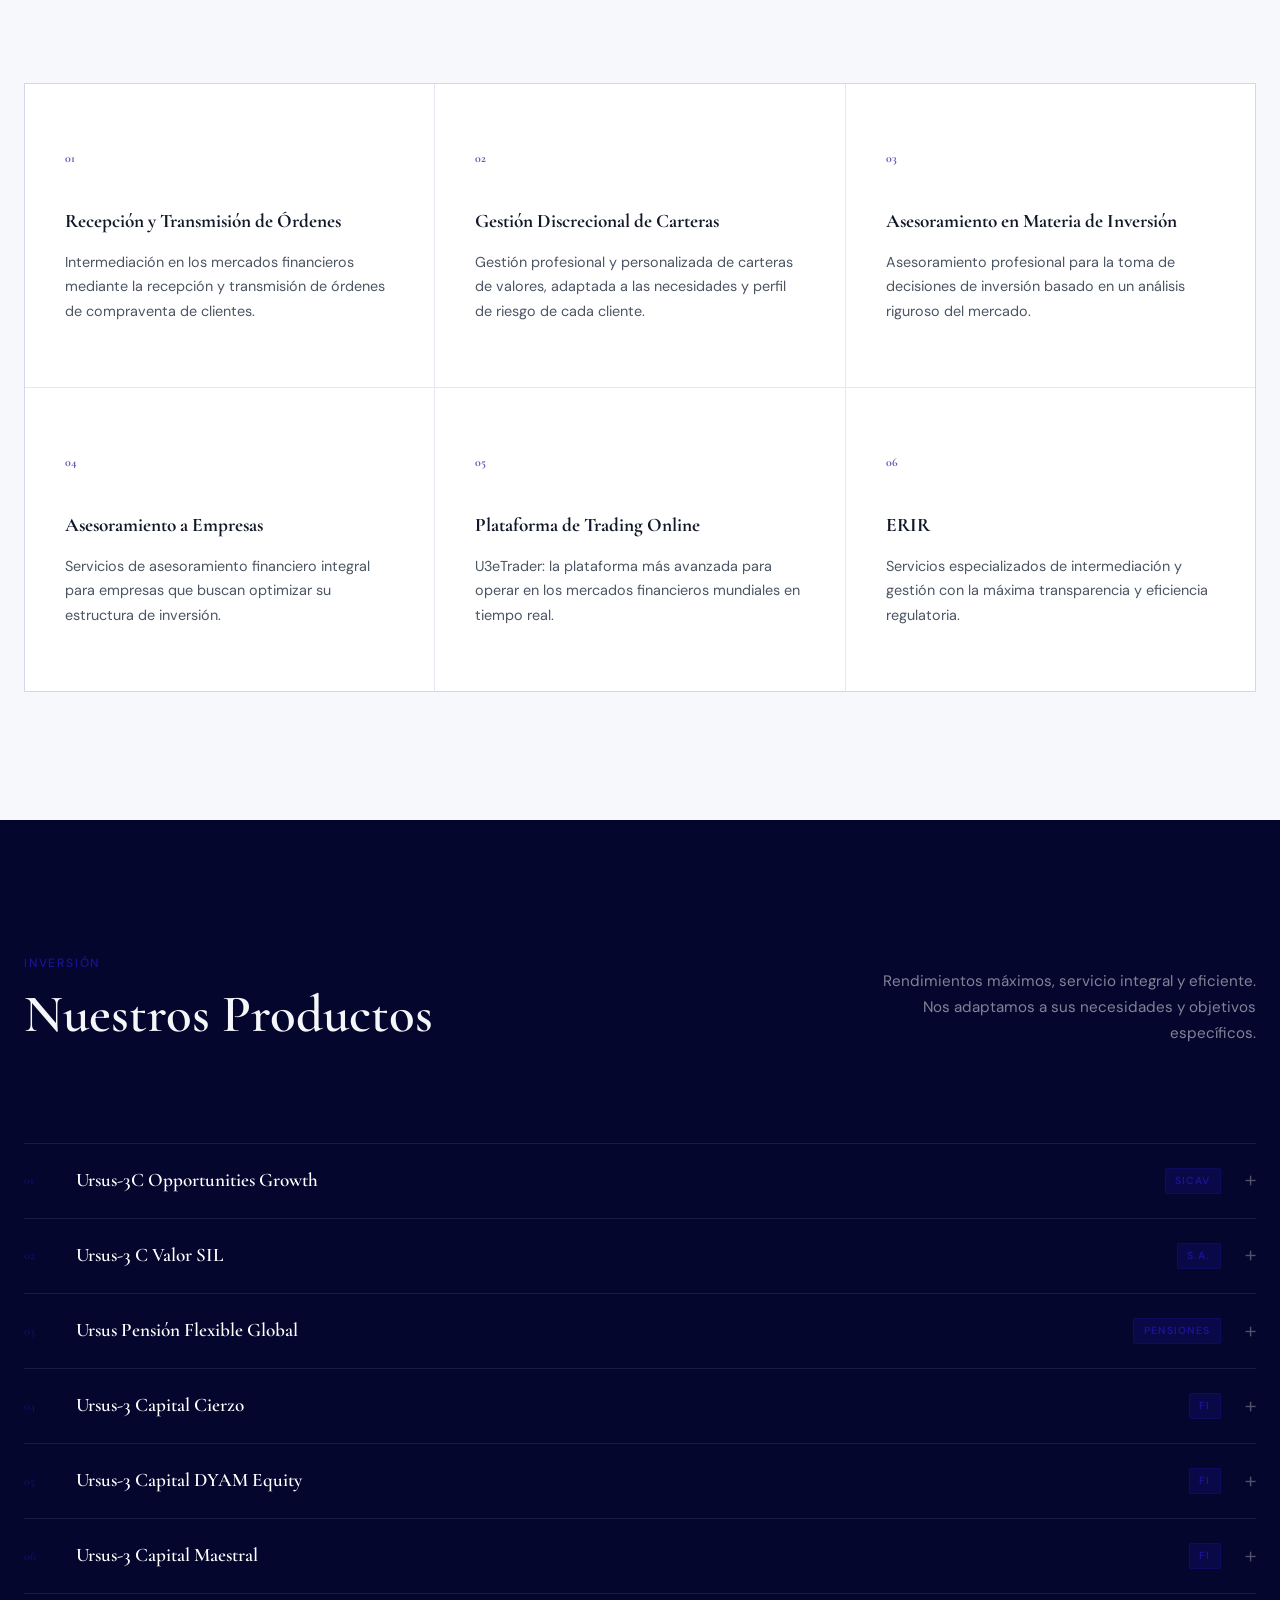
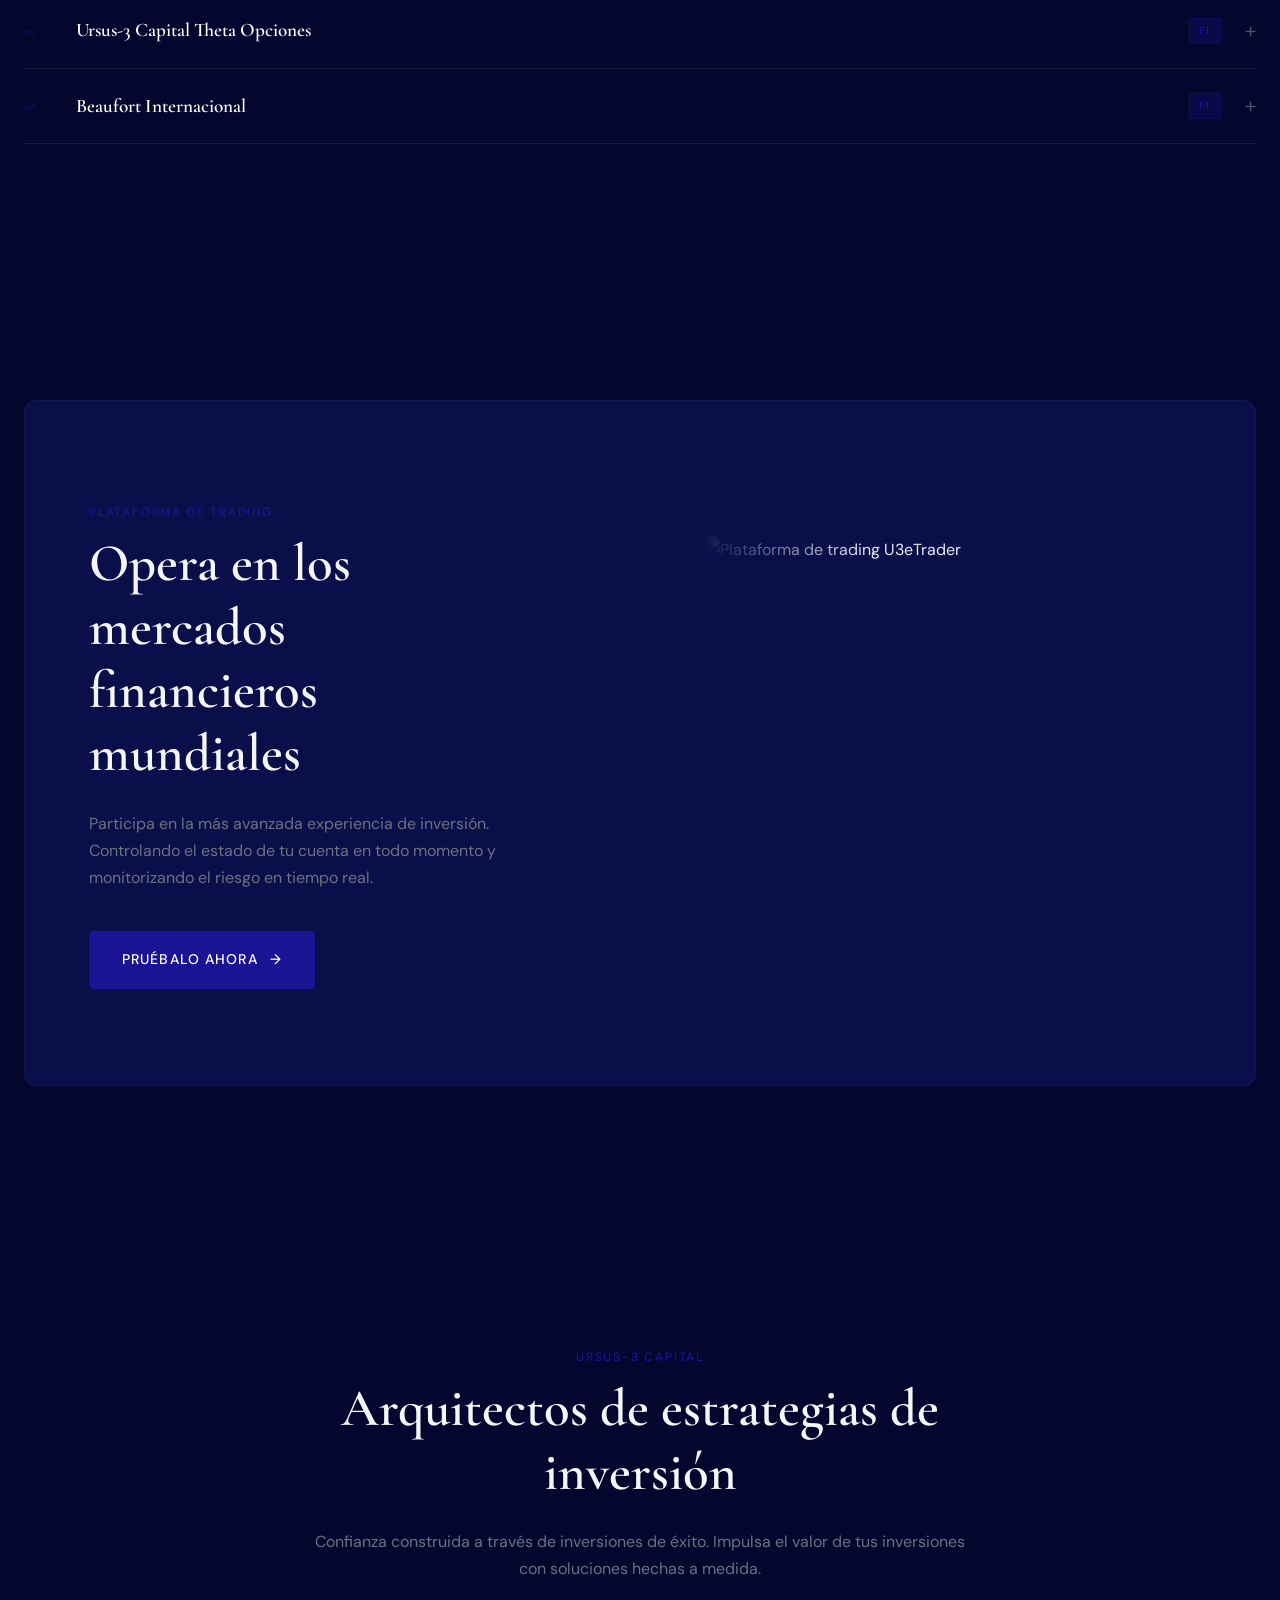
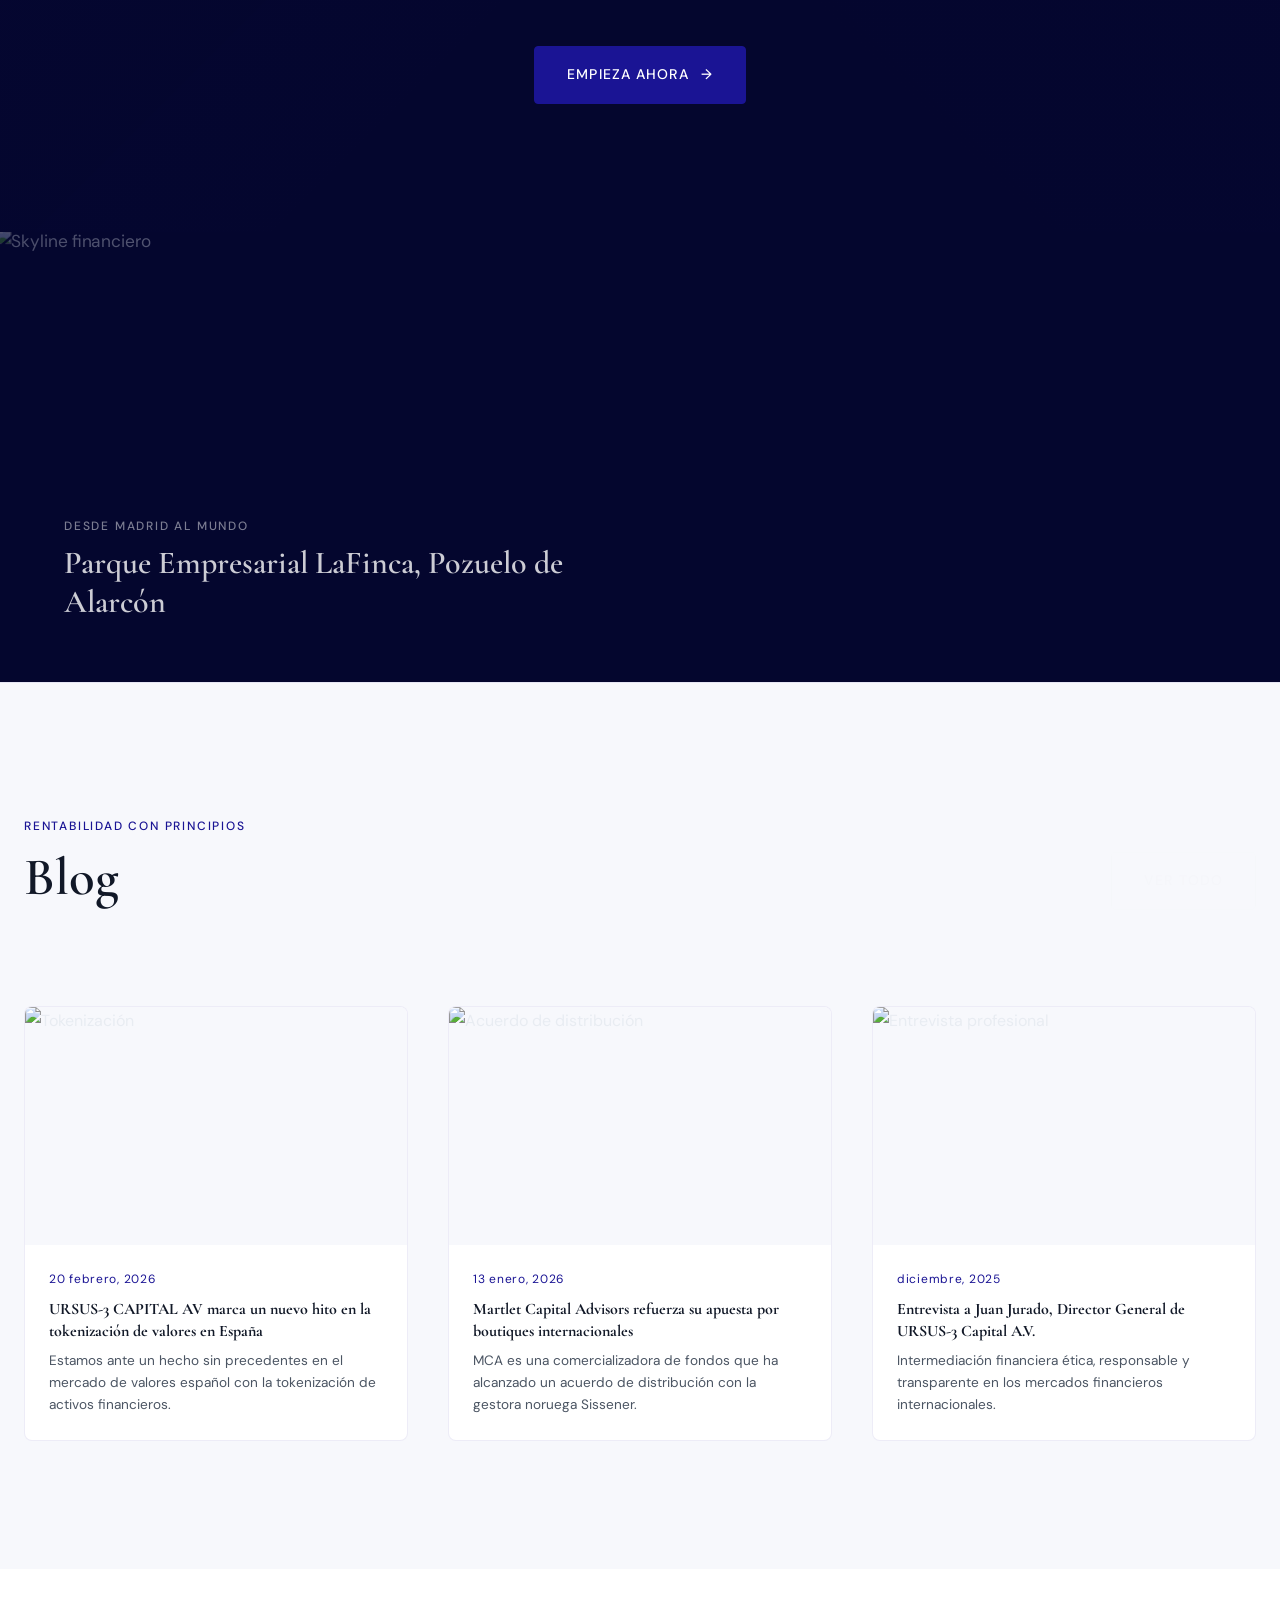
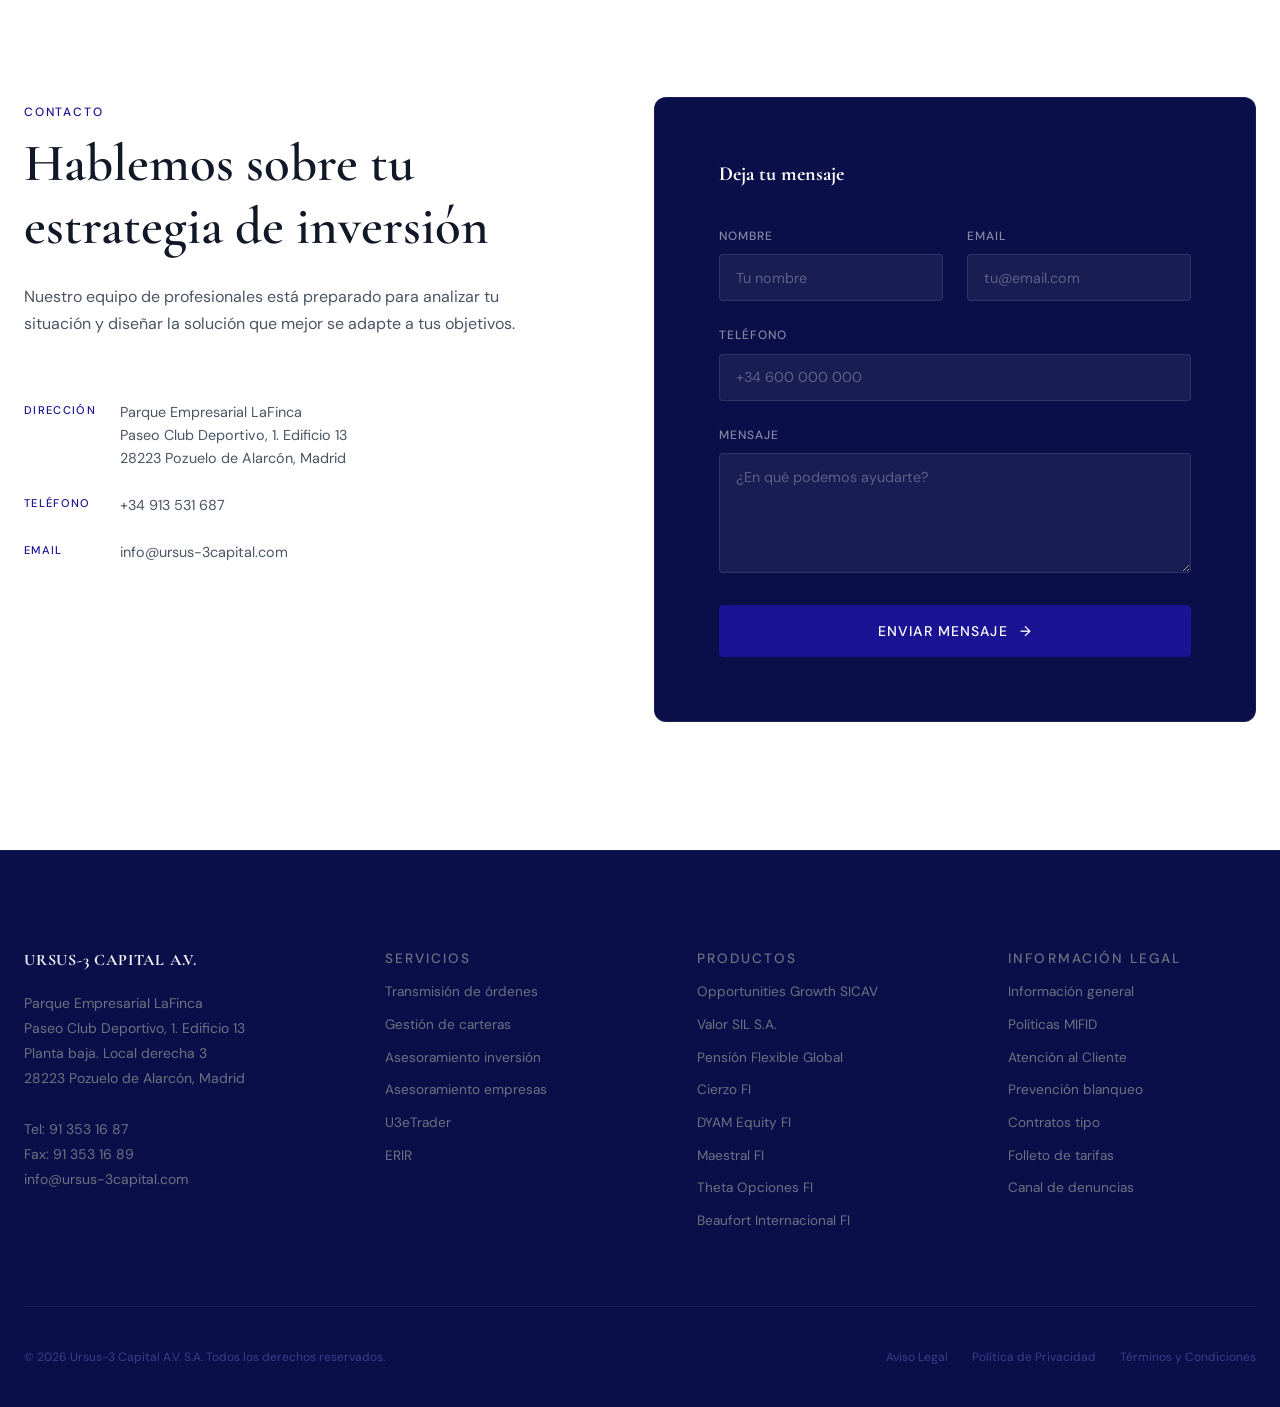
==== commit a744a2ca: "feat: productos rediseñado como accordion oscuro, diferenciado de servicios - Productos: fondo oscur" ====
--- a/prototype/index.html
+++ b/prototype/index.html
@@ -235,76 +235,102 @@
   <!-- ==================== PRODUCTS ==================== -->
   <section class="products section" id="productos">
     <div class="container">
-      <div class="products__header reveal">
-        <span class="label">Inversión</span>
-        <h2>Nuestros Productos</h2>
-        <p>Rendimientos máximos, servicio integral y eficiente. Nos adaptamos a sus necesidades y objetivos específicos.</p>
-      </div>
-
-      <div class="products__grid reveal-stagger">
-        <div class="product-card">
-          <div class="product-card__icon">
-            <svg width="28" height="28" viewBox="0 0 24 24" fill="none" stroke="currentColor" stroke-width="1.5"><path d="M2 20h20M5 20V10l4-6 4 6v10M17 20V4l-4 6"/><path d="M9 14h2M9 17h2"/></svg>
-          </div>
-          <h3 class="product-card__name">Ursus-3C Opportunities Growth</h3>
-          <span class="product-card__type">SICAV</span>
-          <p class="product-card__desc">Cartera de renta variable global orientada al crecimiento y oportunidades de mercado.</p>
-        </div>
-        <div class="product-card">
-          <div class="product-card__icon">
-            <svg width="28" height="28" viewBox="0 0 24 24" fill="none" stroke="currentColor" stroke-width="1.5"><rect x="3" y="3" width="18" height="18" rx="2"/><path d="M3 9h18M9 21V9"/></svg>
-          </div>
-          <h3 class="product-card__name">Ursus-3 C Valor SIL</h3>
-          <span class="product-card__type">S.A.</span>
-          <p class="product-card__desc">Sociedad de inversión libre con estrategias flexibles de alto valor añadido.</p>
-        </div>
-        <div class="product-card">
-          <div class="product-card__icon">
-            <svg width="28" height="28" viewBox="0 0 24 24" fill="none" stroke="currentColor" stroke-width="1.5"><circle cx="12" cy="12" r="10"/><path d="M12 6v6l4 2"/></svg>
-          </div>
-          <h3 class="product-card__name">Ursus Pensión Flexible Global</h3>
-          <span class="product-card__type">Pensiones</span>
-          <p class="product-card__desc">Plan de pensiones global con gestión flexible adaptada a tu horizonte temporal.</p>
-        </div>
-        <div class="product-card">
-          <div class="product-card__icon">
-            <svg width="28" height="28" viewBox="0 0 24 24" fill="none" stroke="currentColor" stroke-width="1.5"><path d="M22 12h-4l-3 9L9 3l-3 9H2"/></svg>
-          </div>
-          <h3 class="product-card__name">Ursus-3 Capital Cierzo</h3>
-          <span class="product-card__type">FI</span>
-          <p class="product-card__desc">Fondo de inversión mixto con enfoque en preservación de capital y crecimiento moderado.</p>
-        </div>
-        <div class="product-card">
-          <div class="product-card__icon">
-            <svg width="28" height="28" viewBox="0 0 24 24" fill="none" stroke="currentColor" stroke-width="1.5"><path d="M12 2L2 7l10 5 10-5-10-5z"/><path d="M2 17l10 5 10-5"/><path d="M2 12l10 5 10-5"/></svg>
-          </div>
-          <h3 class="product-card__name">Ursus-3 Capital DYAM Equity</h3>
-          <span class="product-card__type">FI</span>
-          <p class="product-card__desc">Renta variable dinámica con gestión activa basada en análisis fundamental.</p>
-        </div>
-        <div class="product-card">
-          <div class="product-card__icon">
-            <svg width="28" height="28" viewBox="0 0 24 24" fill="none" stroke="currentColor" stroke-width="1.5"><path d="M18 20V10M12 20V4M6 20v-6"/></svg>
-          </div>
-          <h3 class="product-card__name">Ursus-3 Capital Maestral</h3>
-          <span class="product-card__type">FI</span>
-          <p class="product-card__desc">Fondo mixto flexible con asignación táctica de activos globales.</p>
-        </div>
-        <div class="product-card">
-          <div class="product-card__icon">
-            <svg width="28" height="28" viewBox="0 0 24 24" fill="none" stroke="currentColor" stroke-width="1.5"><path d="M4 15s1-1 4-1 5 2 8 2 4-1 4-1V3s-1 1-4 1-5-2-8-2-4 1-4 1z"/><line x1="4" y1="22" x2="4" y2="15"/></svg>
-          </div>
-          <h3 class="product-card__name">Ursus-3 Capital Theta Opciones</h3>
-          <span class="product-card__type">FI</span>
-          <p class="product-card__desc">Estrategias con opciones financieras para generación de rentas periódicas.</p>
-        </div>
-        <div class="product-card">
-          <div class="product-card__icon">
-            <svg width="28" height="28" viewBox="0 0 24 24" fill="none" stroke="currentColor" stroke-width="1.5"><circle cx="12" cy="12" r="10"/><line x1="2" y1="12" x2="22" y2="12"/><path d="M12 2a15 15 0 0 1 4 10 15 15 0 0 1-4 10 15 15 0 0 1-4-10 15 15 0 0 1 4-10z"/></svg>
-          </div>
-          <h3 class="product-card__name">Beaufort Internacional</h3>
-          <span class="product-card__type">FI</span>
-          <p class="product-card__desc">Fondo internacional diversificado con exposición a mercados globales.</p>
+      <div class="products__top reveal">
+        <div class="products__header">
+          <span class="label">Inversión</span>
+          <h2>Nuestros Productos</h2>
+        </div>
+        <p class="products__intro">Rendimientos máximos, servicio integral y eficiente. Nos adaptamos a sus necesidades y objetivos específicos.</p>
+      </div>
+
+      <div class="products__accordion">
+        <div class="product-row reveal">
+          <div class="product-row__head">
+            <span class="product-row__num">01</span>
+            <h3 class="product-row__name">Ursus-3C Opportunities Growth</h3>
+            <span class="product-row__badge">SICAV</span>
+            <span class="product-row__toggle">+</span>
+          </div>
+          <div class="product-row__body">
+            <p>Cartera de renta variable global orientada al crecimiento y oportunidades de mercado.</p>
+          </div>
+        </div>
+        <div class="product-row reveal">
+          <div class="product-row__head">
+            <span class="product-row__num">02</span>
+            <h3 class="product-row__name">Ursus-3 C Valor SIL</h3>
+            <span class="product-row__badge">S.A.</span>
+            <span class="product-row__toggle">+</span>
+          </div>
+          <div class="product-row__body">
+            <p>Sociedad de inversión libre con estrategias flexibles de alto valor añadido.</p>
+          </div>
+        </div>
+        <div class="product-row reveal">
+          <div class="product-row__head">
+            <span class="product-row__num">03</span>
+            <h3 class="product-row__name">Ursus Pensión Flexible Global</h3>
+            <span class="product-row__badge">Pensiones</span>
+            <span class="product-row__toggle">+</span>
+          </div>
+          <div class="product-row__body">
+            <p>Plan de pensiones global con gestión flexible adaptada a tu horizonte temporal.</p>
+          </div>
+        </div>
+        <div class="product-row reveal">
+          <div class="product-row__head">
+            <span class="product-row__num">04</span>
+            <h3 class="product-row__name">Ursus-3 Capital Cierzo</h3>
+            <span class="product-row__badge">FI</span>
+            <span class="product-row__toggle">+</span>
+          </div>
+          <div class="product-row__body">
+            <p>Fondo de inversión mixto con enfoque en preservación de capital y crecimiento moderado.</p>
+          </div>
+        </div>
+        <div class="product-row reveal">
+          <div class="product-row__head">
+            <span class="product-row__num">05</span>
+            <h3 class="product-row__name">Ursus-3 Capital DYAM Equity</h3>
+            <span class="product-row__badge">FI</span>
+            <span class="product-row__toggle">+</span>
+          </div>
+          <div class="product-row__body">
+            <p>Renta variable dinámica con gestión activa basada en análisis fundamental.</p>
+          </div>
+        </div>
+        <div class="product-row reveal">
+          <div class="product-row__head">
+            <span class="product-row__num">06</span>
+            <h3 class="product-row__name">Ursus-3 Capital Maestral</h3>
+            <span class="product-row__badge">FI</span>
+            <span class="product-row__toggle">+</span>
+          </div>
+          <div class="product-row__body">
+            <p>Fondo mixto flexible con asignación táctica de activos globales.</p>
+          </div>
+        </div>
+        <div class="product-row reveal">
+          <div class="product-row__head">
+            <span class="product-row__num">07</span>
+            <h3 class="product-row__name">Ursus-3 Capital Theta Opciones</h3>
+            <span class="product-row__badge">FI</span>
+            <span class="product-row__toggle">+</span>
+          </div>
+          <div class="product-row__body">
+            <p>Estrategias con opciones financieras para generación de rentas periódicas.</p>
+          </div>
+        </div>
+        <div class="product-row reveal">
+          <div class="product-row__head">
+            <span class="product-row__num">08</span>
+            <h3 class="product-row__name">Beaufort Internacional</h3>
+            <span class="product-row__badge">FI</span>
+            <span class="product-row__toggle">+</span>
+          </div>
+          <div class="product-row__body">
+            <p>Fondo internacional diversificado con exposición a mercados globales.</p>
+          </div>
         </div>
       </div>
     </div>
--- a/prototype/assets/css/homepage.css
+++ b/prototype/assets/css/homepage.css
@@ -47,7 +47,7 @@
   position: relative;
   z-index: 1;
   display: grid;
-  grid-template-columns: 1fr 0.75fr;
+  grid-template-columns: 1fr 1fr;
   gap: var(--sp-2xl);
   align-items: end;
 }
@@ -159,9 +159,9 @@
 /* Credentials bar — full-width below hero split */
 .hero__credentials {
   display: flex;
-  justify-content: flex-start;
+  justify-content: center;
   gap: var(--sp-xl);
-  margin-top: var(--sp-xl);
+  margin-top: var(--sp-3xl);
   padding-top: var(--sp-lg);
   border-top: 1px solid rgba(255, 255, 255, 0.08);
 }
@@ -443,94 +443,109 @@
   line-height: 1.7;
 }
 
-/* ---- PRODUCTS (light) ---- */
+/* ---- PRODUCTS (dark accordion) ---- */
 .products {
   padding: var(--sp-3xl) 0;
-  background: var(--bg-light);
-  border-top: 1px solid var(--border-light);
-}
-
-.products__header {
+  background: var(--midnight);
+  color: var(--pure-white);
+}
+
+.products__top {
+  display: flex;
+  justify-content: space-between;
+  align-items: flex-end;
   margin-bottom: var(--sp-2xl);
-  max-width: 600px;
-}
-.products__header h2 { margin-top: 0.5rem; color: var(--text-dark); }
-.products__header p { margin-top: 0.5rem; color: var(--text-mid); }
-
-.products__grid {
-  display: grid;
-  grid-template-columns: repeat(4, 1fr);
+  gap: var(--sp-xl);
+}
+.products__header h2 { margin-top: 0.5rem; }
+.products__intro {
+  max-width: 400px;
+  font-size: 0.95rem;
+  color: rgba(255, 255, 255, 0.5);
+  line-height: 1.7;
+  text-align: right;
+}
+
+.products__accordion {
+  border-top: 1px solid rgba(255, 255, 255, 0.08);
+}
+
+.product-row {
+  border-bottom: 1px solid rgba(255, 255, 255, 0.08);
+  cursor: pointer;
+  transition: background var(--dur-fast) var(--ease-out);
+}
+.product-row:hover {
+  background: rgba(255, 255, 255, 0.02);
+}
+
+.product-row__head {
+  display: flex;
+  align-items: center;
   gap: var(--sp-md);
-}
-
-.product-card {
-  background: var(--pure-white);
-  border: 1px solid var(--border-light);
-  border-radius: var(--r-md);
-  padding: var(--sp-lg) var(--sp-md);
-  transition: all var(--dur) var(--ease-out);
-  position: relative;
-  overflow: hidden;
-}
-.product-card::after {
-  content: '';
-  position: absolute;
-  bottom: 0;
-  left: 0;
-  width: 100%;
-  height: 2px;
-  background: var(--gold);
-  transform: scaleX(0);
-  transform-origin: left;
-  transition: transform var(--dur) var(--ease-out);
-}
-.product-card:hover {
-  border-color: rgba(26, 20, 148, 0.15);
-  transform: translateY(-4px);
-  box-shadow: 0 12px 40px rgba(26, 20, 148, 0.08);
-}
-.product-card:hover::after {
-  transform: scaleX(1);
-}
-
-.product-card__icon {
-  width: 48px;
-  height: 48px;
-  border-radius: var(--r-sm);
-  background: var(--gold-pale);
-  display: flex;
-  align-items: center;
-  justify-content: center;
+  padding: var(--sp-md) 0;
+}
+
+.product-row__num {
+  font-family: var(--font-display);
+  font-size: 0.75rem;
+  font-weight: 600;
   color: var(--gold);
-  margin-bottom: var(--sp-md);
-}
-
-.product-card__name {
+  opacity: 0.6;
+  min-width: 28px;
+}
+
+.product-row__name {
   font-family: var(--font-display);
-  font-size: 1.05rem;
-  font-weight: 700;
-  color: var(--text-dark);
-  line-height: 1.3;
-  margin-bottom: 0.35rem;
-}
-
-.product-card__type {
-  display: inline-block;
+  font-size: clamp(1.1rem, 1.5vw, 1.4rem);
+  font-weight: 600;
+  color: var(--pure-white);
+  flex: 1;
+  transition: color var(--dur-fast) var(--ease-out);
+}
+.product-row:hover .product-row__name {
+  color: var(--gold-light);
+}
+
+.product-row__badge {
   font-size: 0.65rem;
   font-weight: 600;
   letter-spacing: 0.1em;
   text-transform: uppercase;
   color: var(--gold);
-  background: var(--gold-pale);
-  padding: 0.15rem 0.5rem;
+  background: rgba(26, 20, 148, 0.25);
+  border: 1px solid rgba(26, 20, 148, 0.3);
+  padding: 0.2rem 0.6rem;
   border-radius: 2px;
-  margin-bottom: var(--sp-sm);
-}
-
-.product-card__desc {
-  font-size: 0.85rem;
-  color: var(--text-mid);
-  line-height: 1.6;
+}
+
+.product-row__toggle {
+  font-size: 1.4rem;
+  font-weight: 300;
+  color: rgba(255, 255, 255, 0.3);
+  transition: transform var(--dur-fast) var(--ease-out), color var(--dur-fast) var(--ease-out);
+  line-height: 1;
+}
+.product-row--open .product-row__toggle {
+  transform: rotate(45deg);
+  color: var(--gold);
+}
+
+.product-row__body {
+  max-height: 0;
+  overflow: hidden;
+  transition: max-height 0.4s cubic-bezier(0.16, 1, 0.3, 1), padding 0.4s cubic-bezier(0.16, 1, 0.3, 1);
+  padding: 0 0 0 calc(28px + var(--sp-md));
+}
+.product-row--open .product-row__body {
+  max-height: 120px;
+  padding-bottom: var(--sp-md);
+}
+.product-row__body p {
+  font-size: 0.9rem;
+  color: rgba(255, 255, 255, 0.45);
+  line-height: 1.7;
+  max-width: 600px;
 }
 
 /* ---- PLATFORM ---- */
@@ -845,7 +860,7 @@
 /* ---- RESPONSIVE ---- */
 @media (max-width: 1024px) {
   .hero__split {
-    grid-template-columns: 1fr 0.7fr;
+    grid-template-columns: 1fr 0.8fr;
     gap: var(--sp-xl);
   }
 
@@ -865,10 +880,6 @@
   .platform__visual { display: none; }
   .platform__content { padding: var(--sp-xl); }
 
-  .products__grid {
-    grid-template-columns: repeat(2, 1fr);
-  }
-
   .blog__grid { grid-template-columns: repeat(2, 1fr); }
 }
 
@@ -903,7 +914,12 @@
   .services__header { flex-direction: column; align-items: flex-start; gap: var(--sp-md); }
   .services__grid { grid-template-columns: 1fr; }
 
-  .products__grid { grid-template-columns: 1fr; }
+  .products__top {
+    flex-direction: column;
+    align-items: flex-start;
+  }
+  .products__intro { text-align: left; }
+  .product-row__badge { display: none; }
 
   .image-banner__inner {
     height: 40vh;
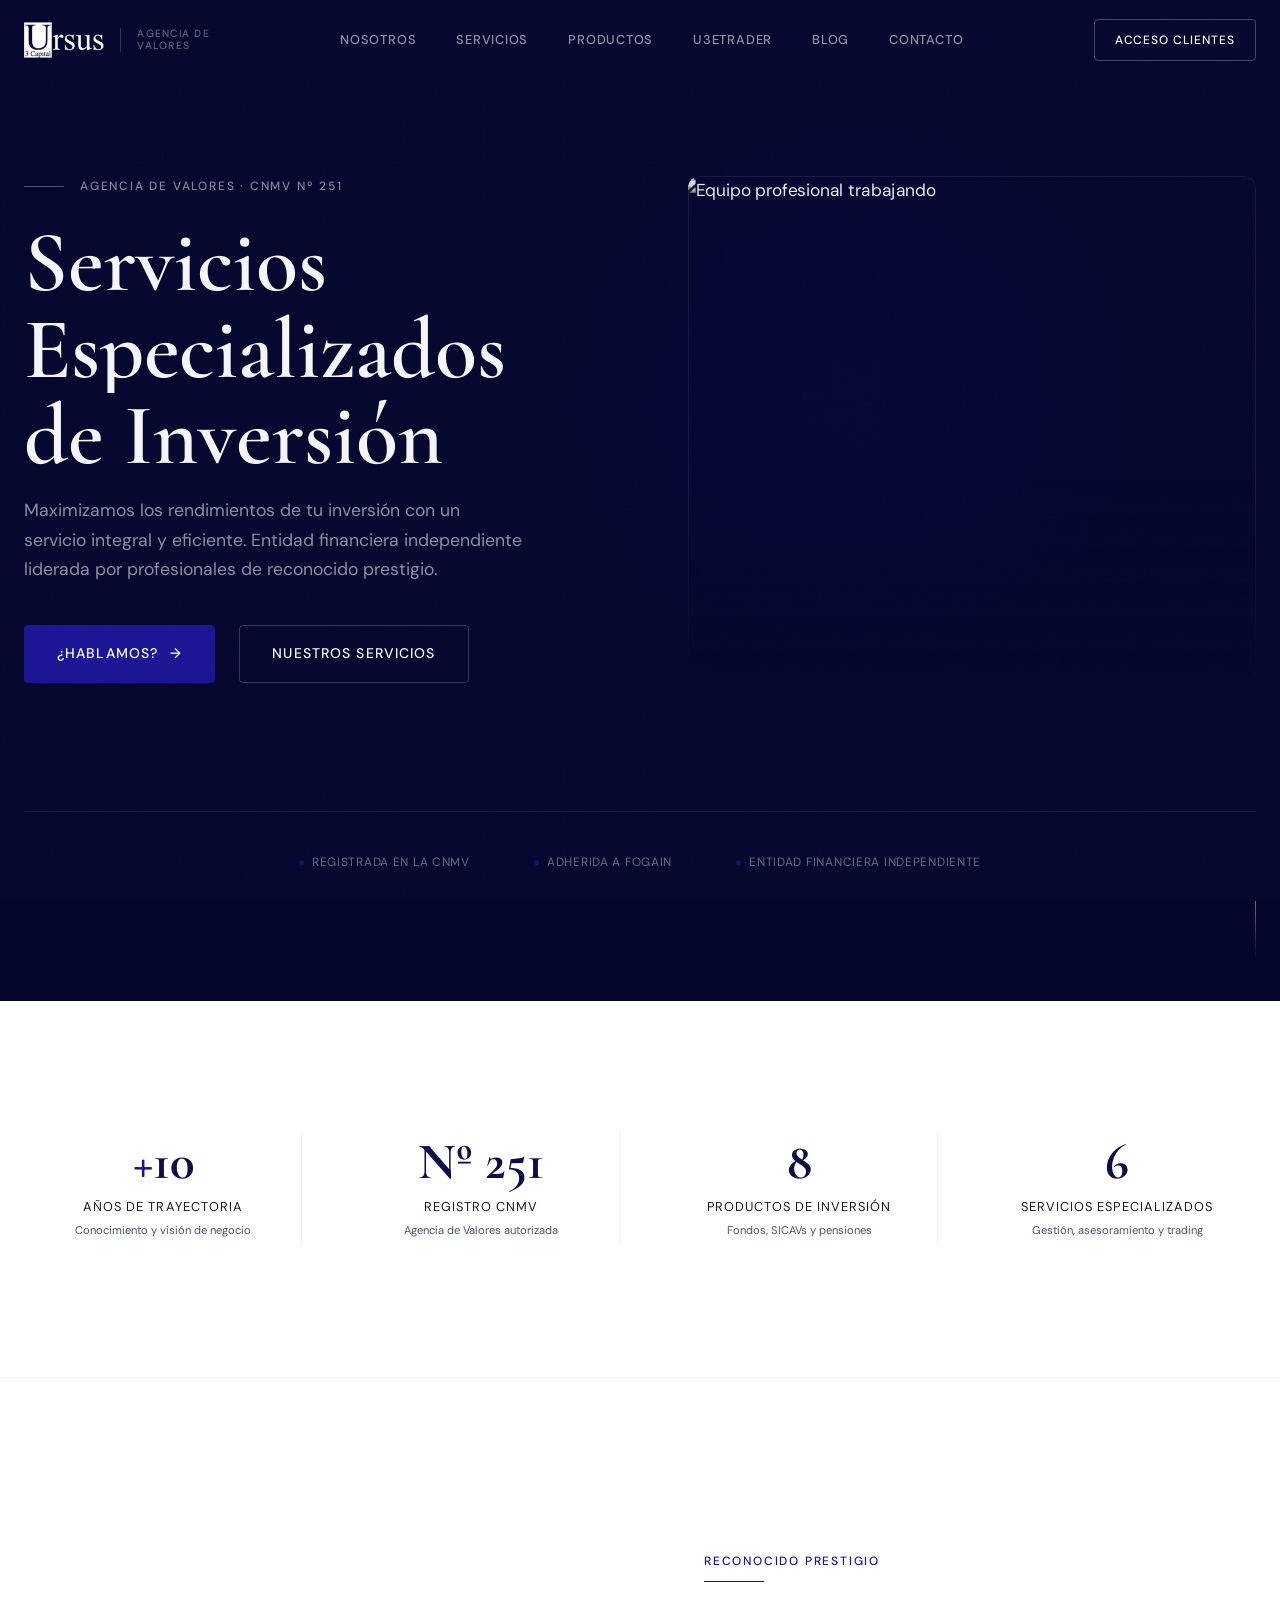
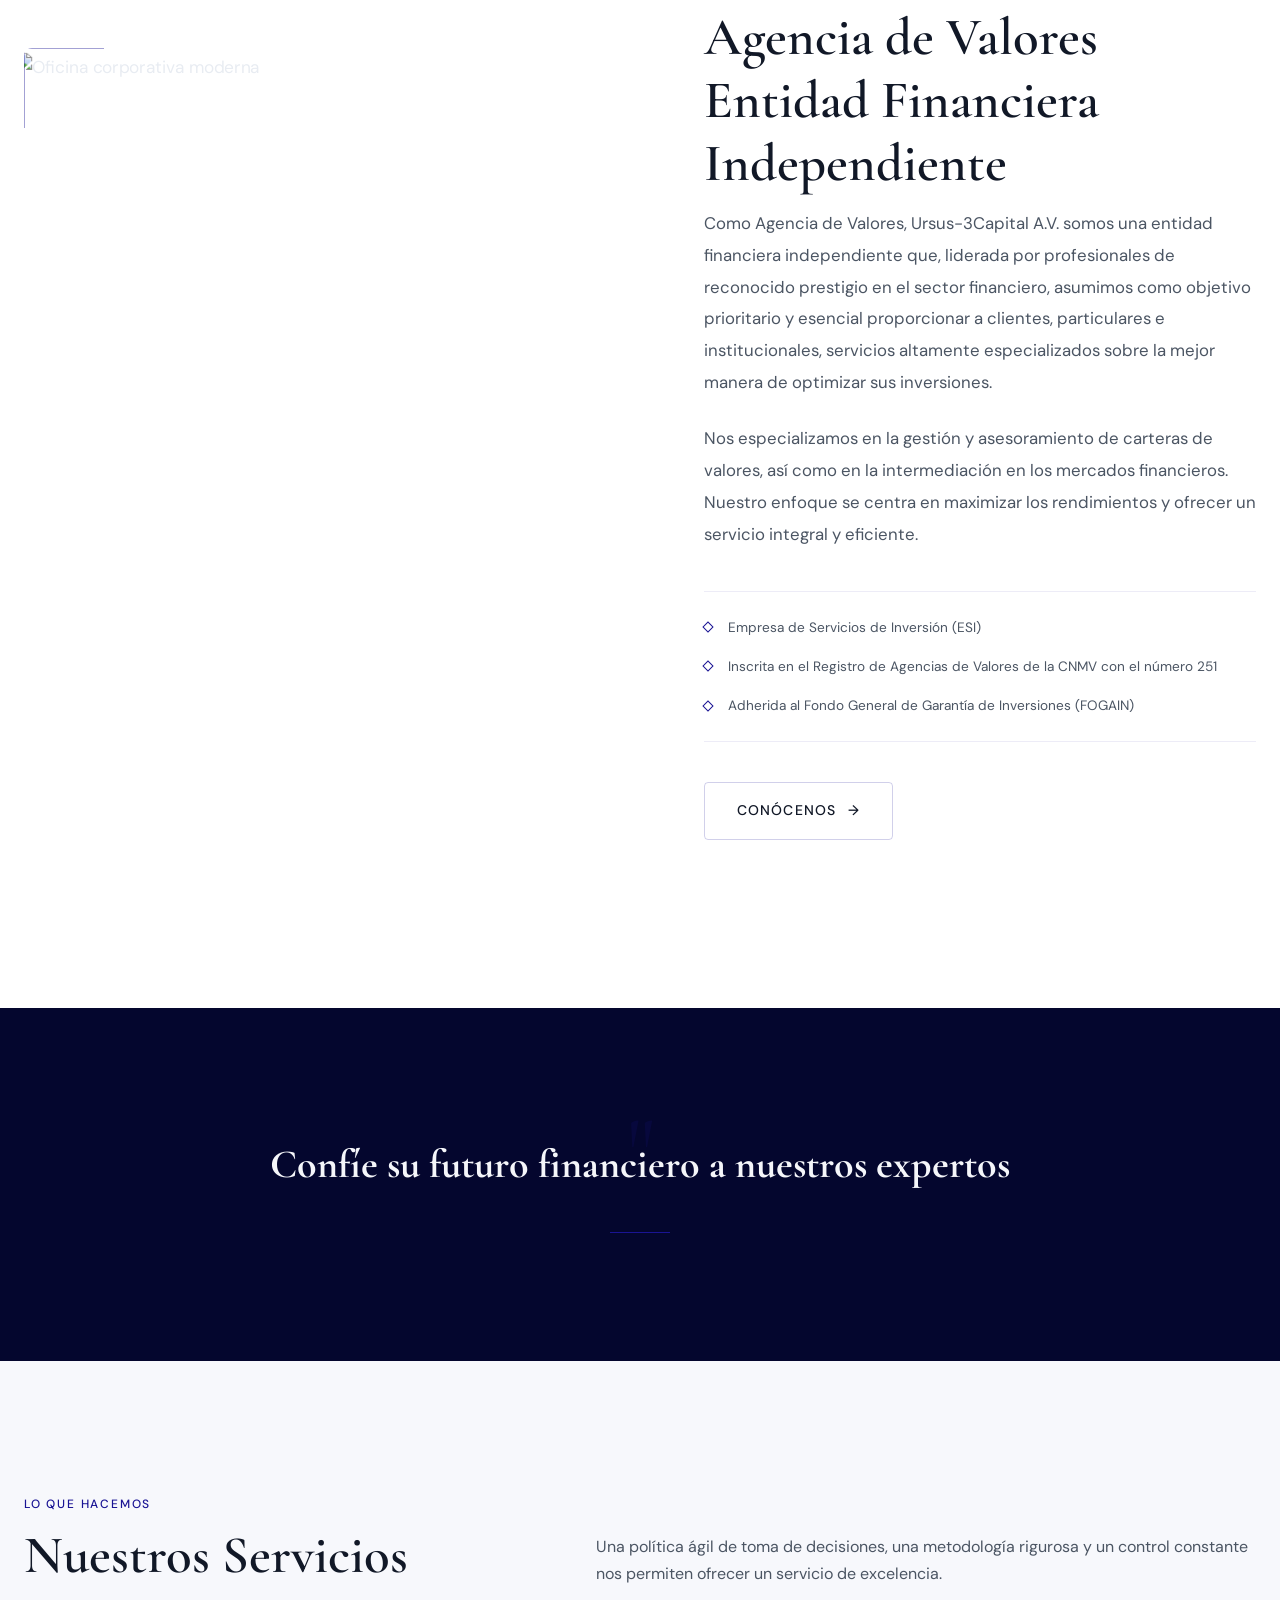
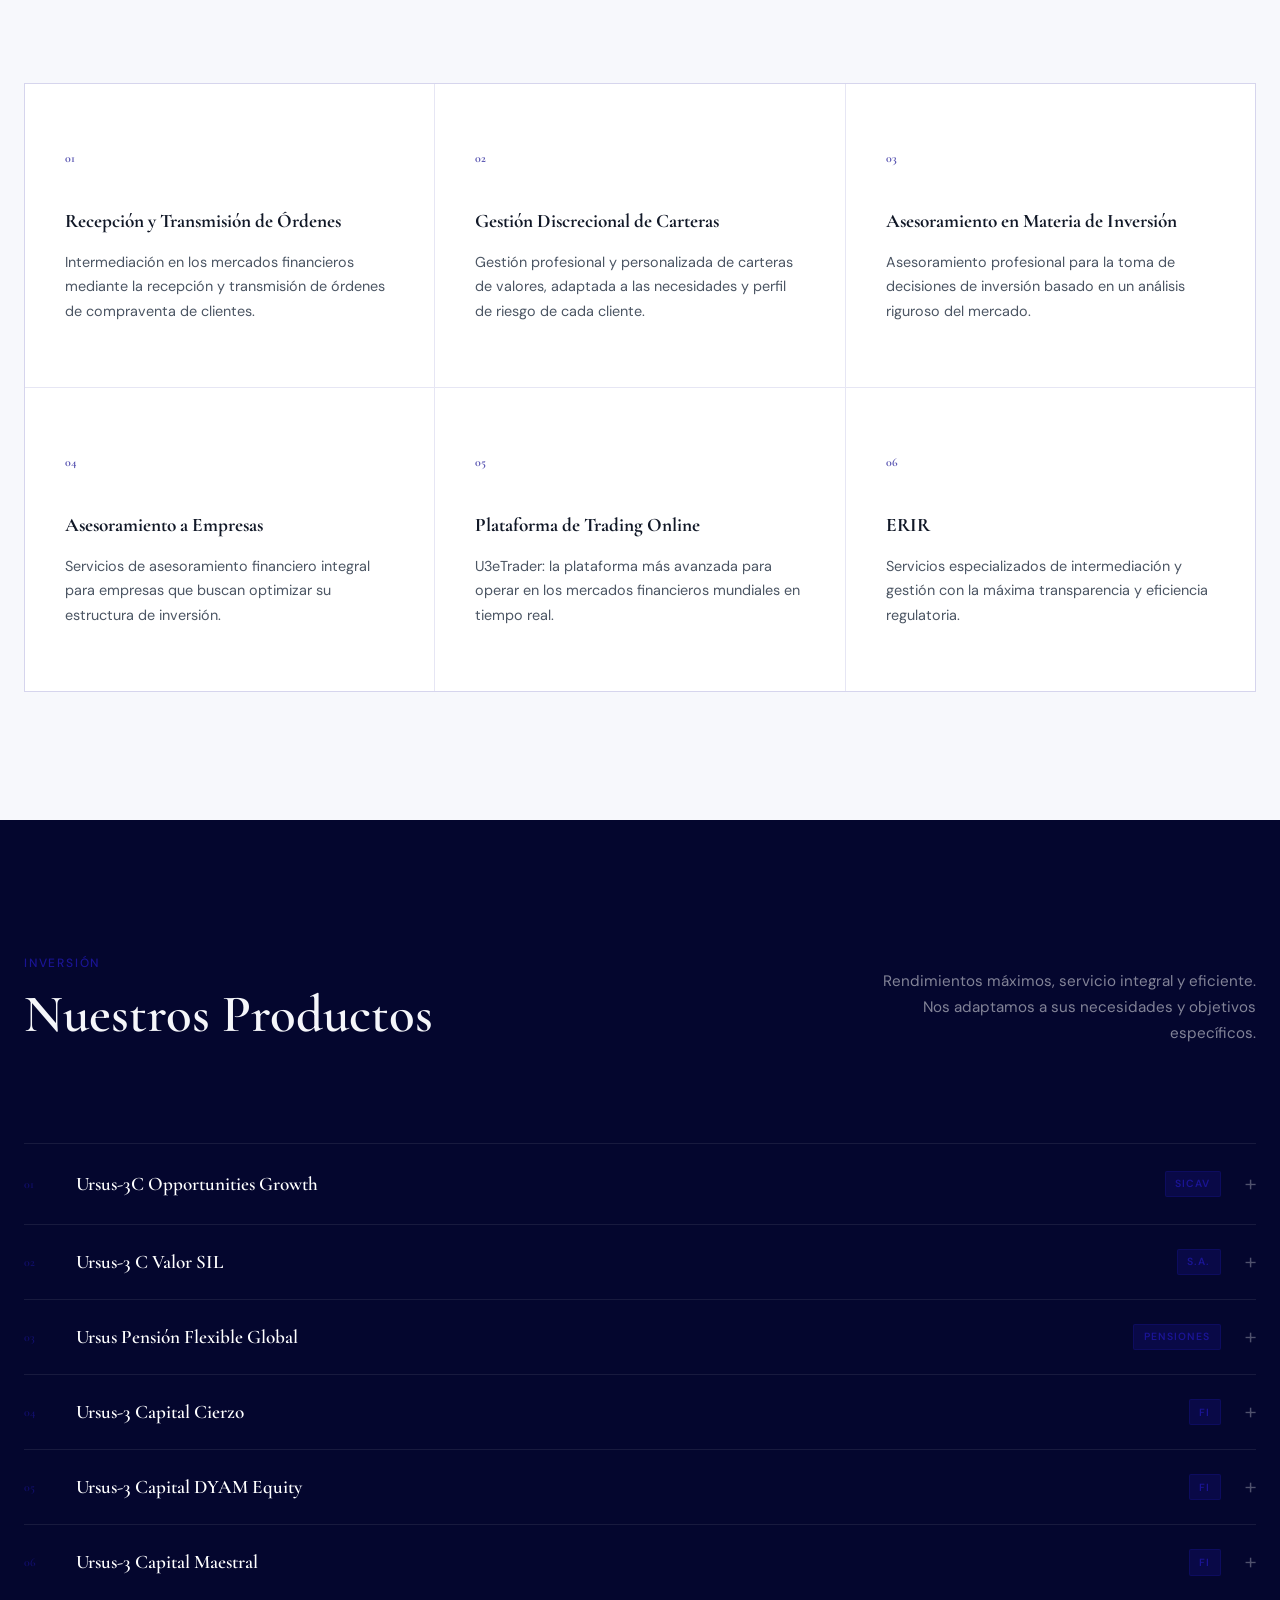
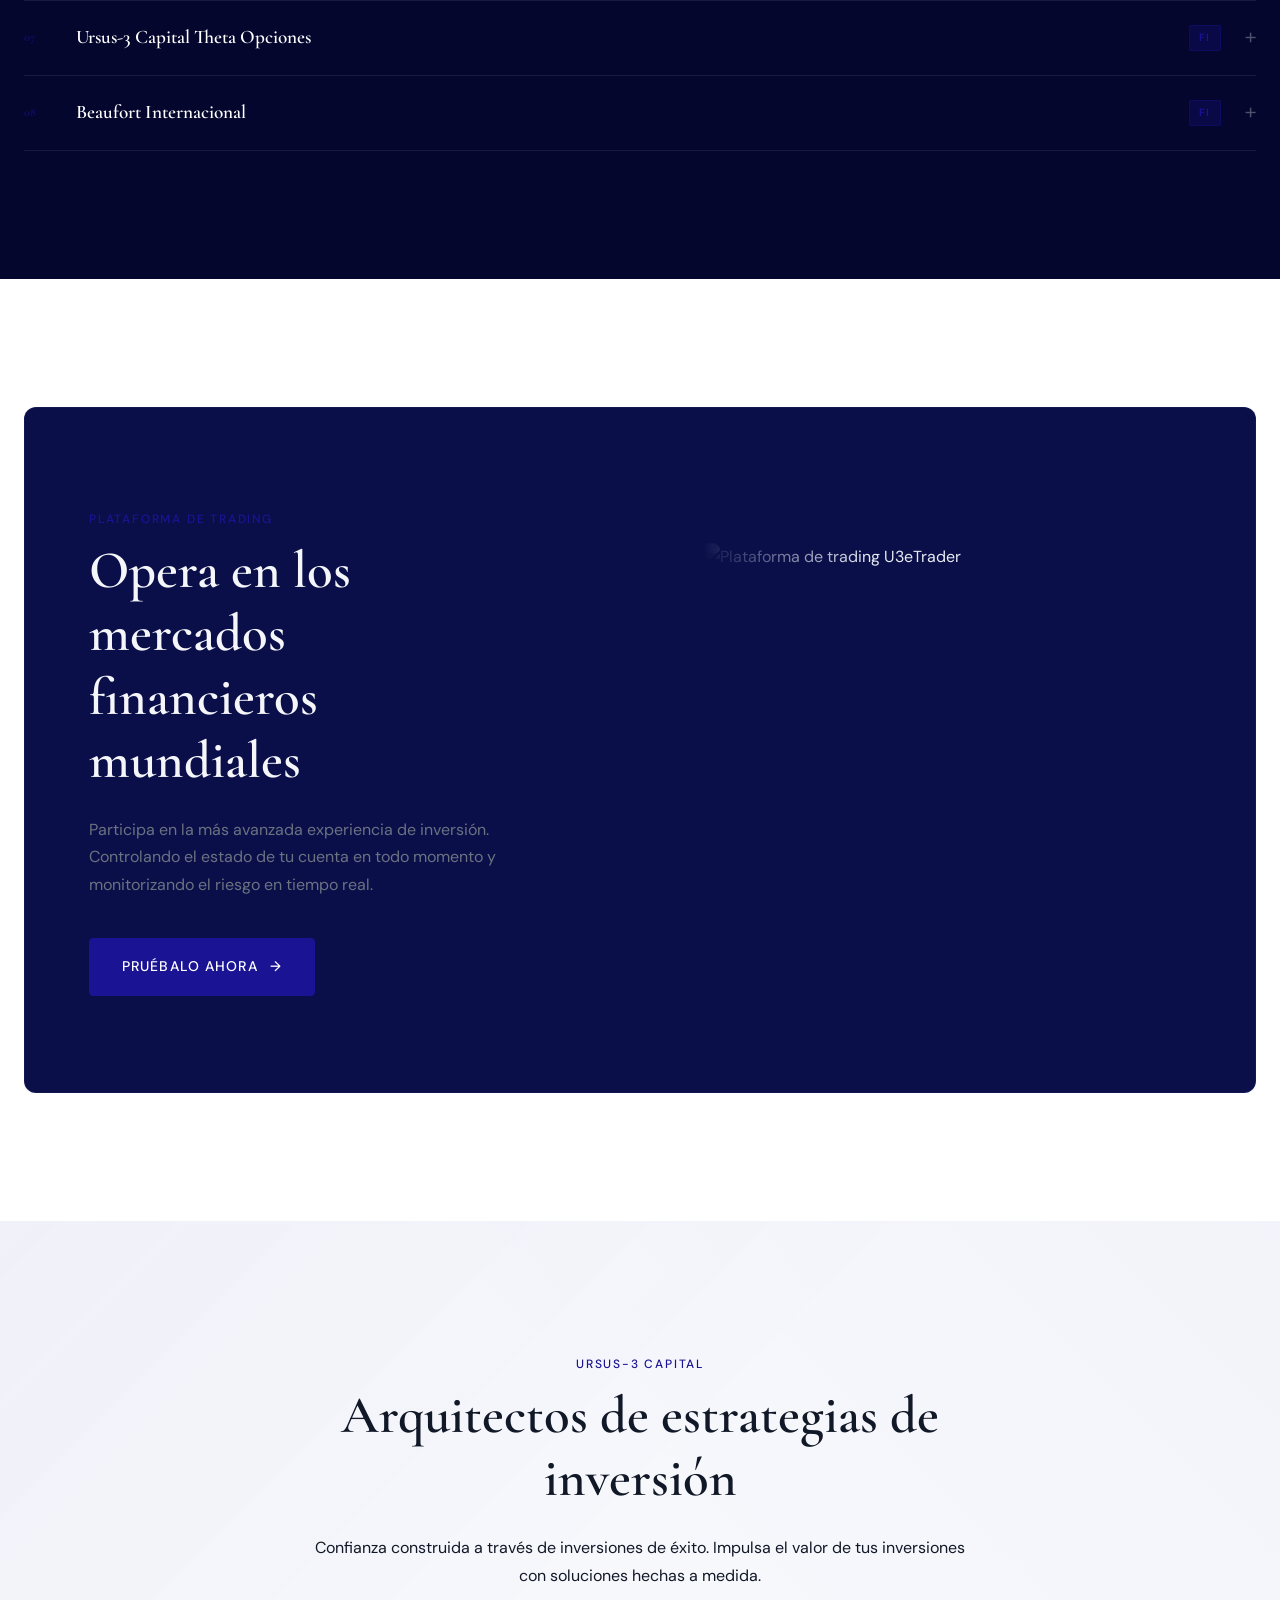
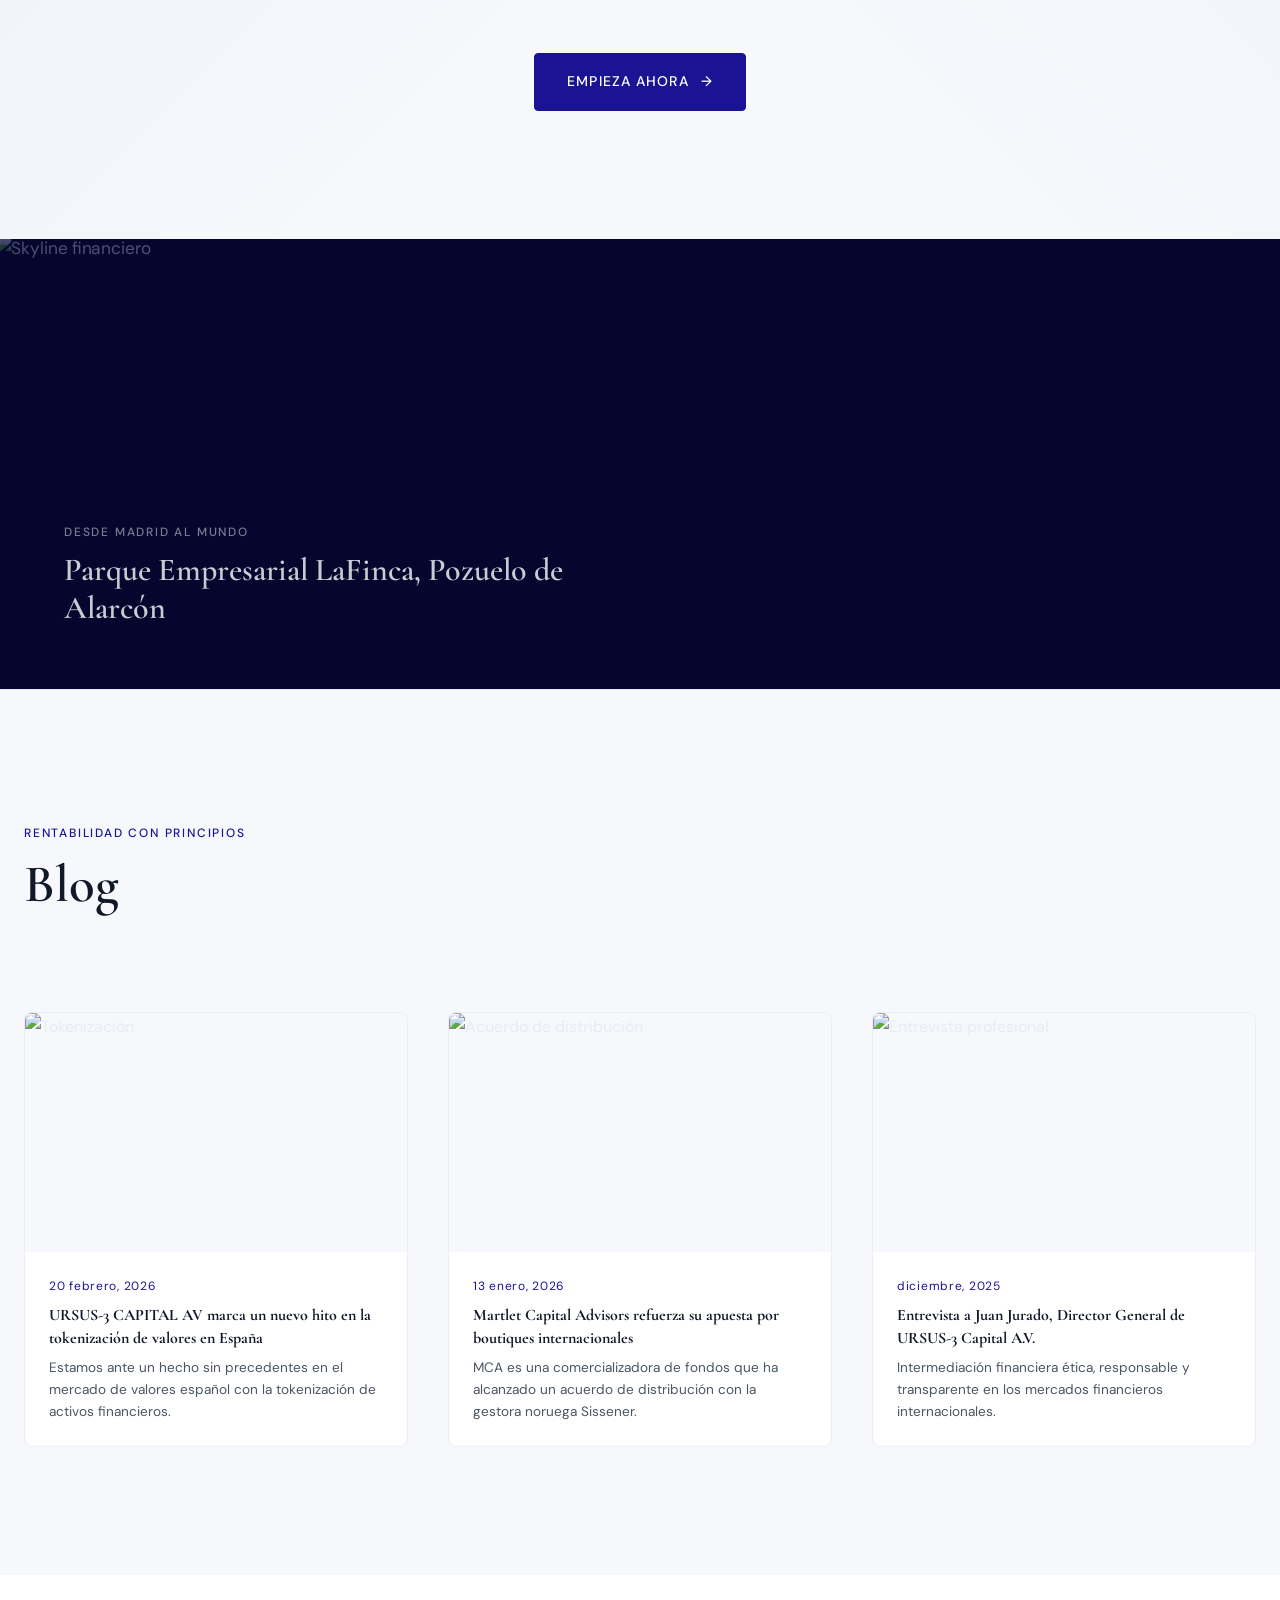
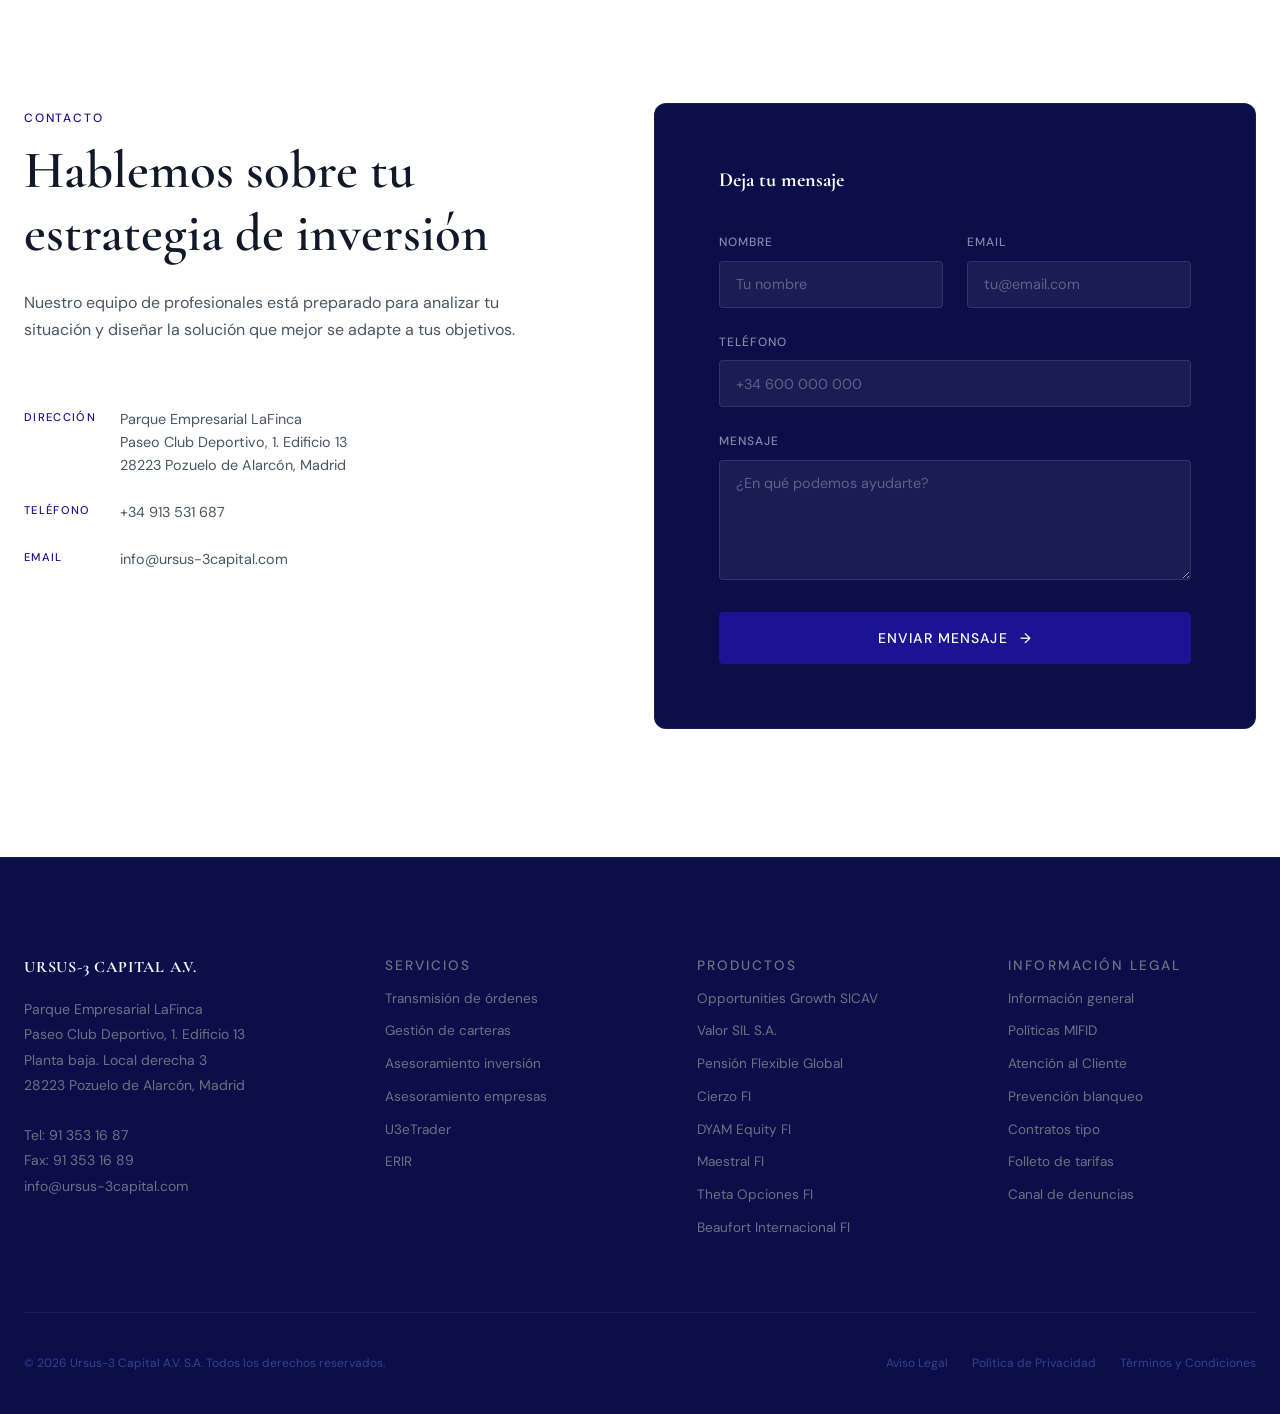
==== commit 99bcaed3: "feat: add service & product detail pages with shared layout - Service page: Recepción y Transmisión " ====
--- a/prototype/index.html
+++ b/prototype/index.html
@@ -193,11 +193,11 @@
       </div>
 
       <div class="services__grid reveal-stagger">
-        <div class="service-card">
+        <a href="servicio-transmision-ordenes.html" class="service-card">
           <div class="service-card__number">01</div>
           <h3 class="service-card__title">Recepción y Transmisión de Órdenes</h3>
           <p class="service-card__desc">Intermediación en los mercados financieros mediante la recepción y transmisión de órdenes de compraventa de clientes.</p>
-        </div>
+        </a>
 
         <div class="service-card">
           <div class="service-card__number">02</div>
@@ -247,7 +247,7 @@
         <div class="product-row reveal">
           <div class="product-row__head">
             <span class="product-row__num">01</span>
-            <h3 class="product-row__name">Ursus-3C Opportunities Growth</h3>
+            <a href="producto-opportunities-growth.html" class="product-row__name">Ursus-3C Opportunities Growth</a>
             <span class="product-row__badge">SICAV</span>
             <span class="product-row__toggle">+</span>
           </div>
@@ -506,7 +506,7 @@
 
         <div class="footer__col">
           <span class="footer__col-title">Servicios</span>
-          <a href="#">Transmisión de órdenes</a>
+          <a href="servicio-transmision-ordenes.html">Transmisión de órdenes</a>
           <a href="#">Gestión de carteras</a>
           <a href="#">Asesoramiento inversión</a>
           <a href="#">Asesoramiento empresas</a>
@@ -516,7 +516,7 @@
 
         <div class="footer__col">
           <span class="footer__col-title">Productos</span>
-          <a href="#">Opportunities Growth SICAV</a>
+          <a href="producto-opportunities-growth.html">Opportunities Growth SICAV</a>
           <a href="#">Valor SIL S.A.</a>
           <a href="#">Pensión Flexible Global</a>
           <a href="#">Cierzo FI</a>
--- a/prototype/assets/css/homepage.css
+++ b/prototype/assets/css/homepage.css
@@ -49,11 +49,12 @@
   display: grid;
   grid-template-columns: 1fr 1fr;
   gap: var(--sp-2xl);
-  align-items: end;
+  align-items: stretch;
 }
 
 .hero__content {
   position: relative;
+  align-self: end;
 }
 
 .hero__label {
@@ -104,8 +105,7 @@
   position: relative;
   border-radius: var(--r-lg);
   overflow: hidden;
-  aspect-ratio: 3/4;
-  max-height: 480px;
+  min-height: 400px;
   opacity: 0;
   transform: translateX(40px);
   animation: heroImageIn 1.2s 0.5s var(--ease-out) forwards;
@@ -548,9 +548,10 @@
   max-width: 600px;
 }
 
-/* ---- PLATFORM ---- */
+/* ---- PLATFORM (light) ---- */
 .platform {
   padding: var(--sp-3xl) 0;
+  background: var(--bg-light);
 }
 
 .platform__inner {
@@ -587,12 +588,13 @@
   background: linear-gradient(to right, var(--navy) 0%, transparent 30%);
 }
 
-/* ---- ARCHITECTS (big CTA section) ---- */
+/* ---- ARCHITECTS (light-alt CTA section) ---- */
 .architects {
   padding: var(--sp-3xl) 0;
   text-align: center;
   position: relative;
   overflow: hidden;
+  background: var(--bg-light-alt);
 }
 
 .architects::before {
@@ -602,6 +604,14 @@
   background:
     linear-gradient(135deg, rgba(26,20,148,0.03) 0%, transparent 50%),
     linear-gradient(225deg, rgba(26,20,148,0.02) 0%, transparent 50%);
+}
+
+.architects h2,
+.architects p {
+  color: var(--text-dark);
+}
+.architects .label {
+  color: var(--gold);
 }
 
 .architects__inner {
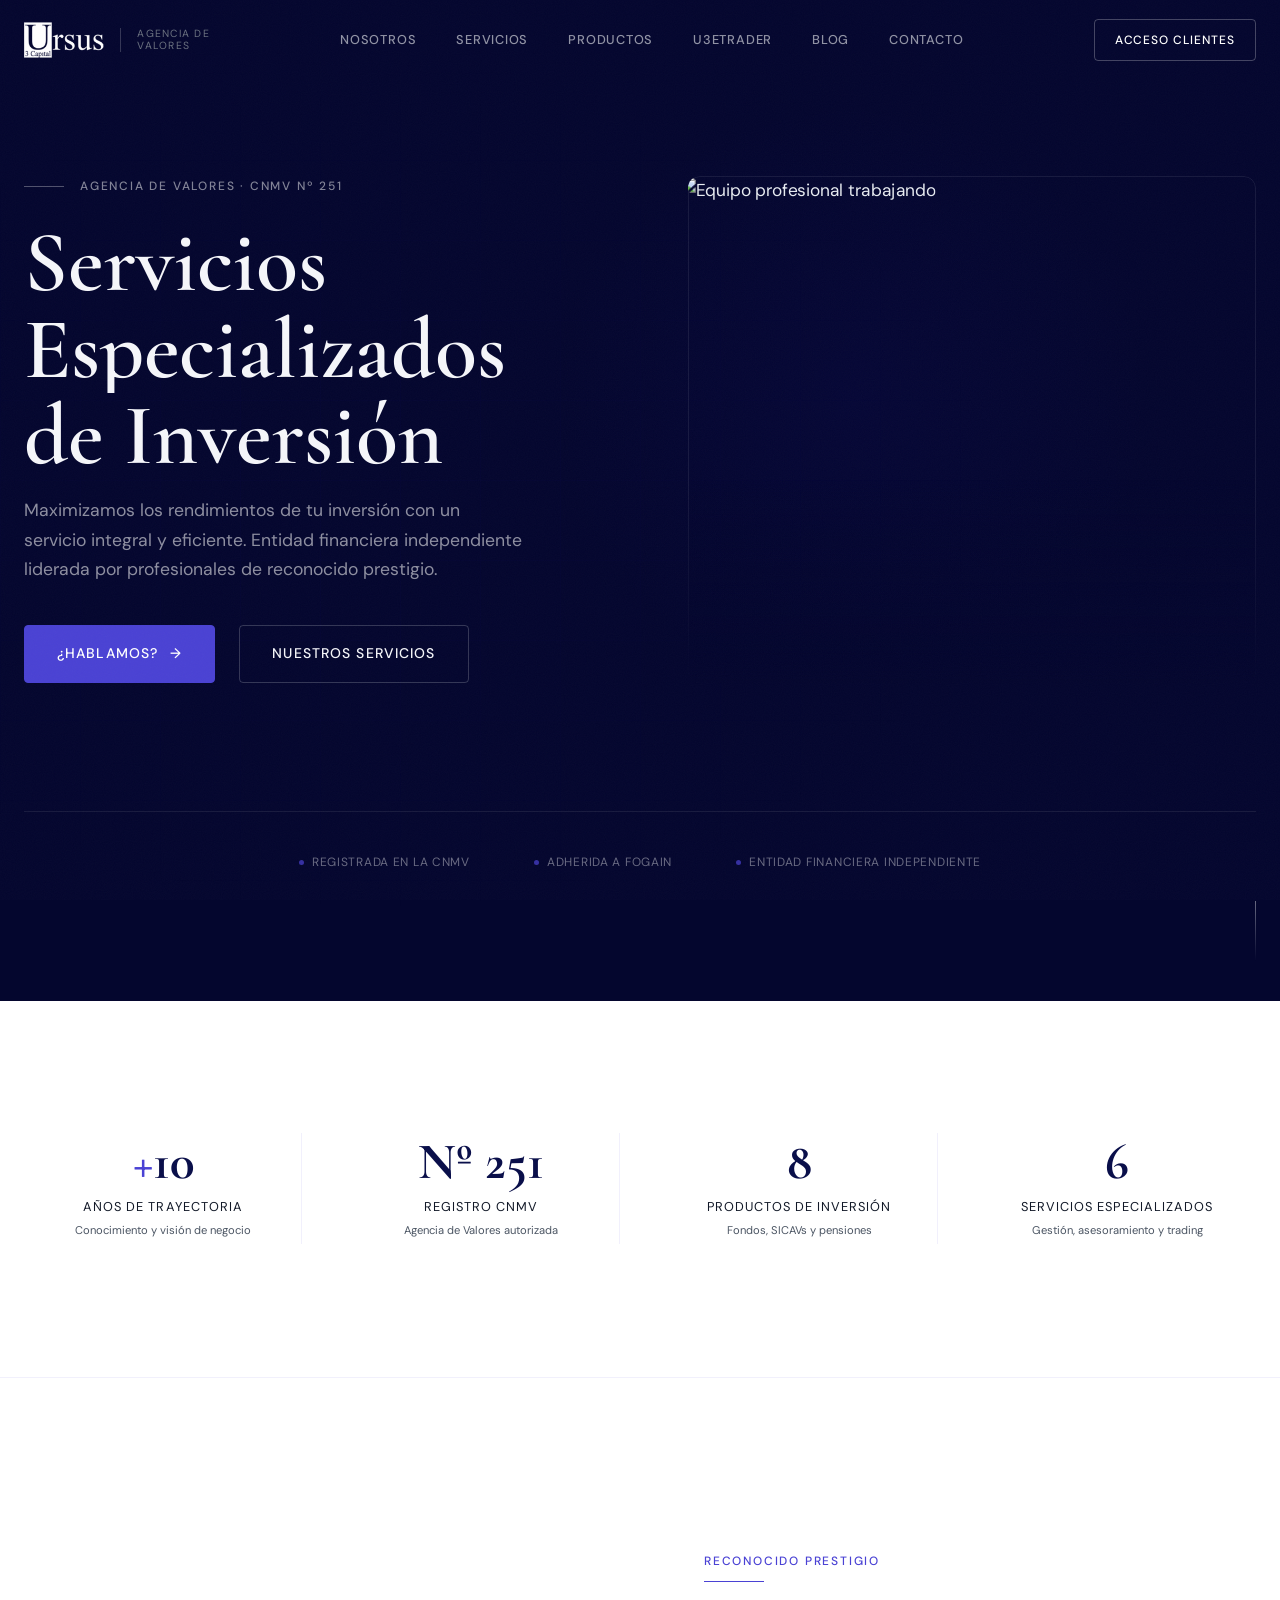
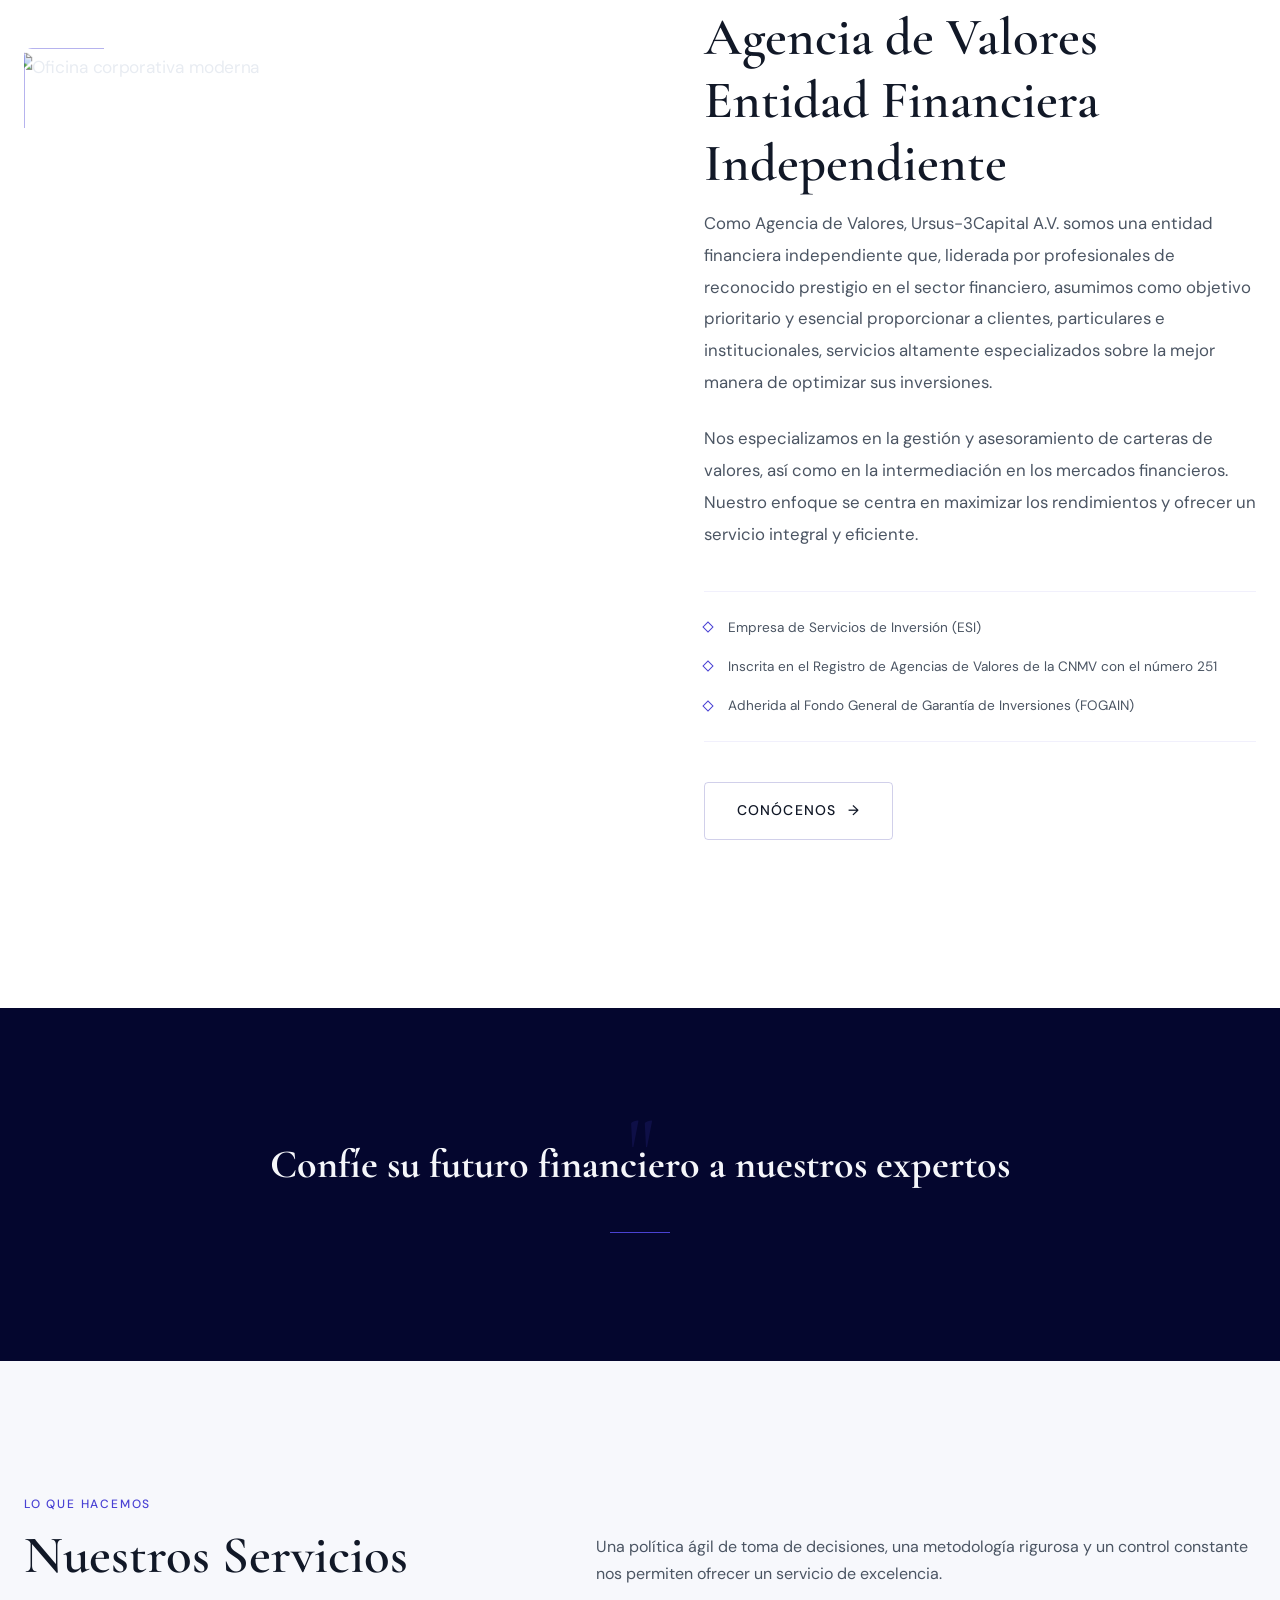
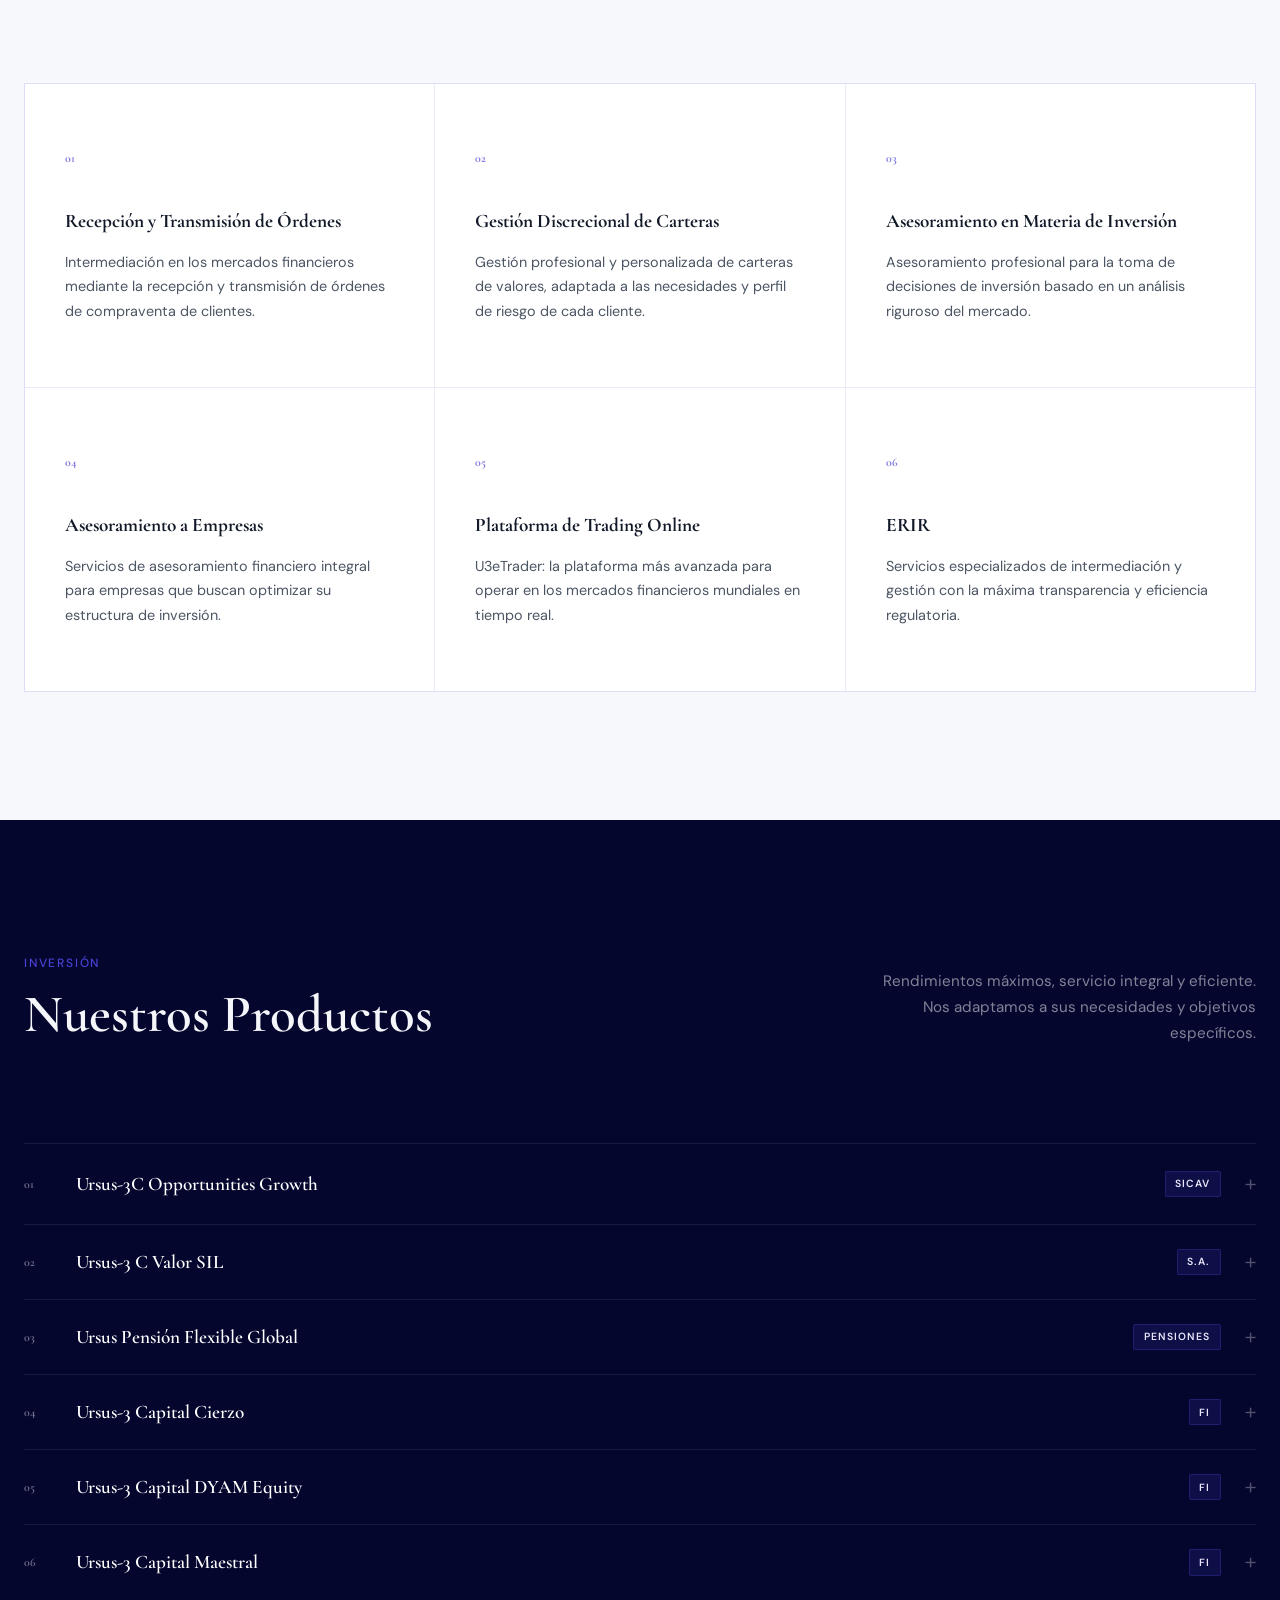
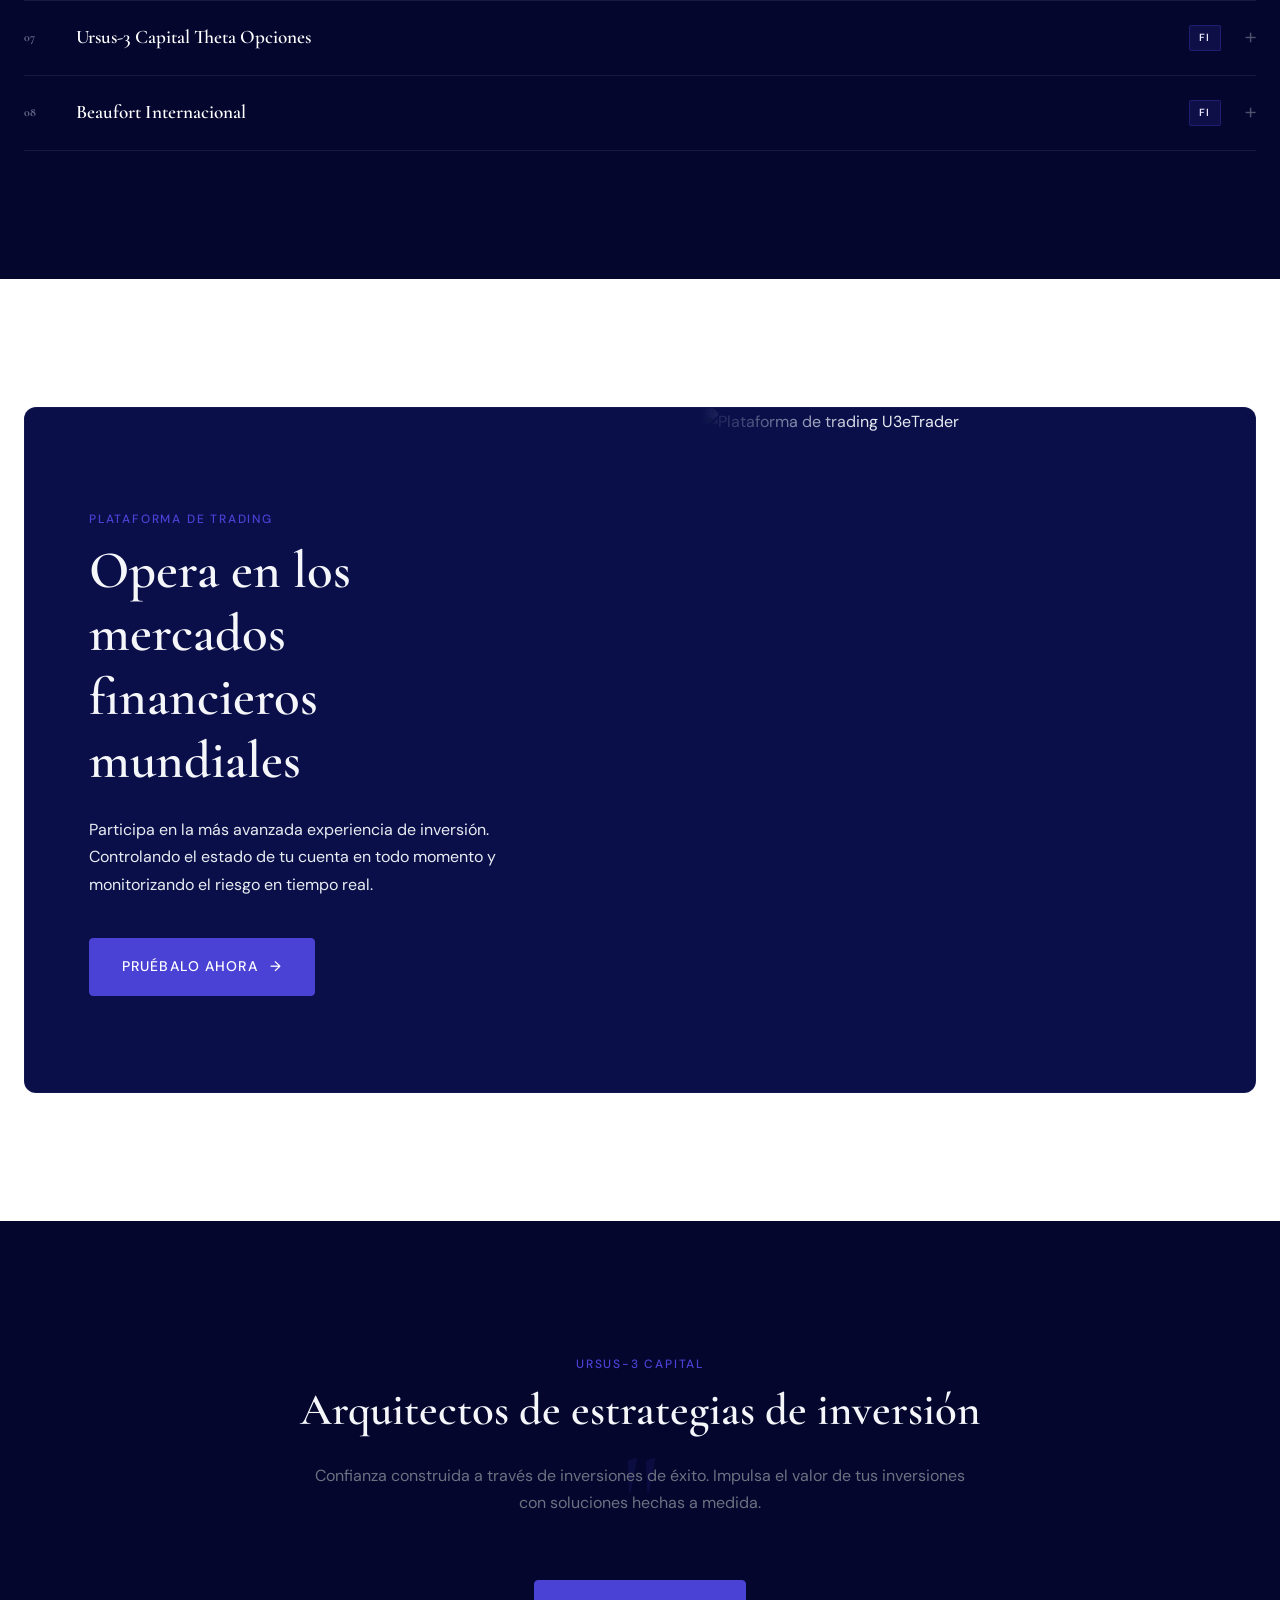
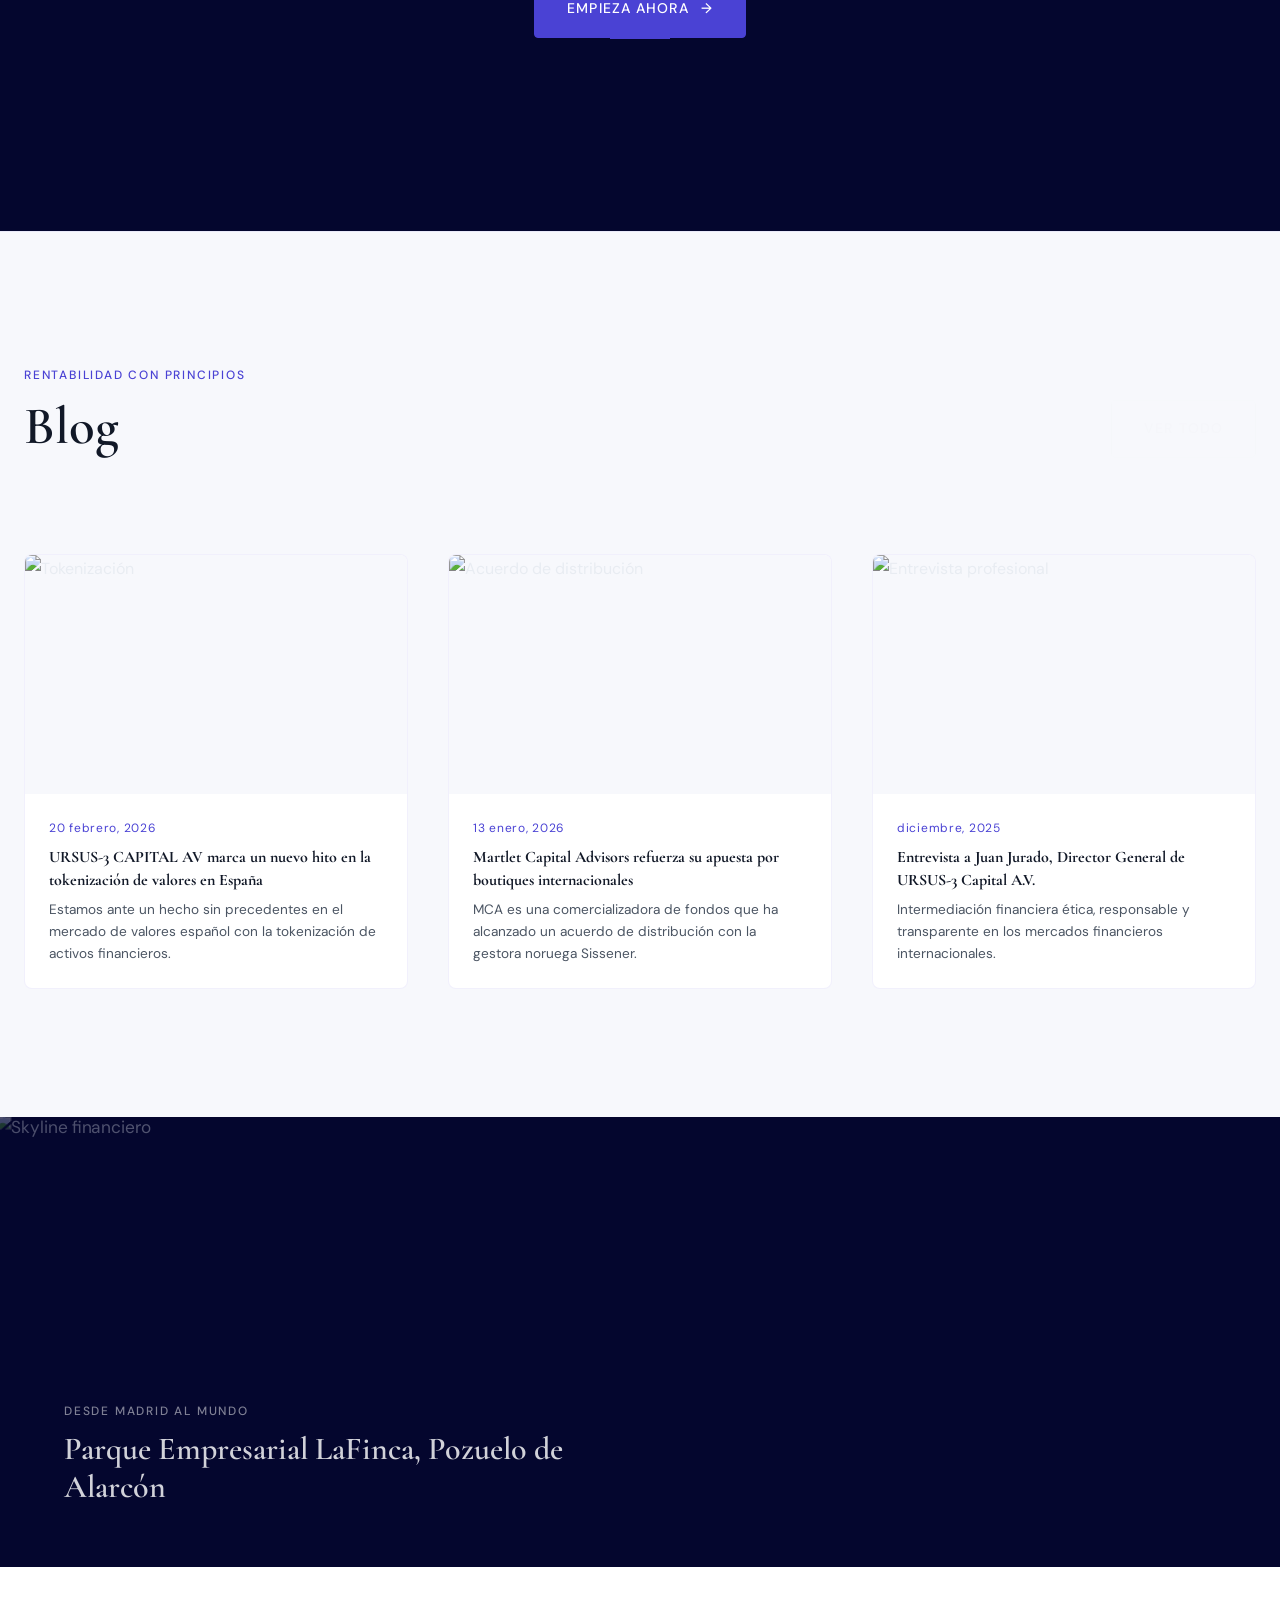
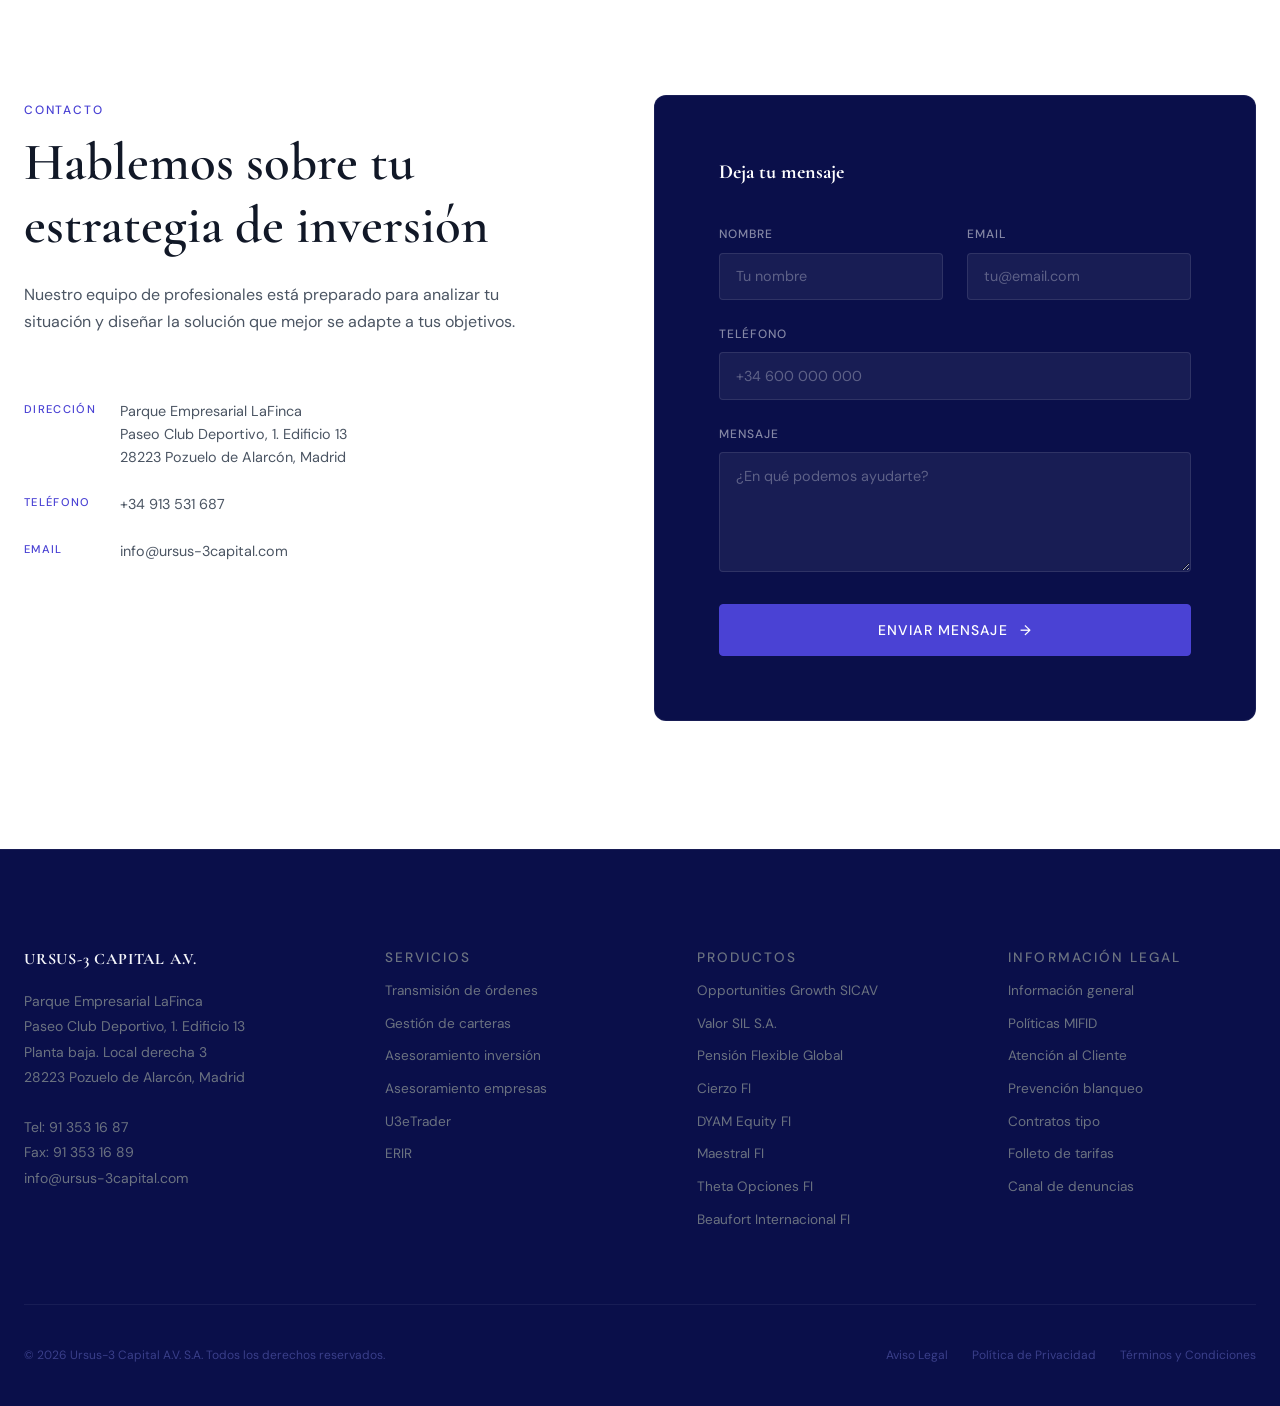
==== commit 2bd7fc41: "fix: architects section dark quote style, move LaFinca above contact - Architects CTA now has dark m" ====
--- a/prototype/index.html
+++ b/prototype/index.html
@@ -371,6 +371,54 @@
     </div>
   </section>
 
+  <!-- ==================== BLOG ==================== -->
+  <section class="blog section" id="blog">
+    <div class="container">
+      <div class="blog__header reveal">
+        <div>
+          <span class="label">Rentabilidad con principios</span>
+          <h2>Blog</h2>
+        </div>
+        <a href="#" class="btn btn--outline">Ver todo</a>
+      </div>
+
+      <div class="blog__grid reveal-stagger">
+        <a href="#" class="blog-card">
+          <div class="blog-card__image">
+            <img src="https://images.unsplash.com/photo-1639322537228-f710d846310a?w=600&q=80" alt="Tokenización" loading="lazy">
+          </div>
+          <div class="blog-card__body">
+            <div class="blog-card__date">20 febrero, 2026</div>
+            <h3 class="blog-card__title">URSUS-3 CAPITAL AV marca un nuevo hito en la tokenización de valores en España</h3>
+            <p class="blog-card__excerpt">Estamos ante un hecho sin precedentes en el mercado de valores español con la tokenización de activos financieros.</p>
+          </div>
+        </a>
+
+        <a href="#" class="blog-card">
+          <div class="blog-card__image">
+            <img src="https://images.unsplash.com/photo-1590283603385-17ffb3a7f29f?w=600&q=80" alt="Acuerdo de distribución" loading="lazy">
+          </div>
+          <div class="blog-card__body">
+            <div class="blog-card__date">13 enero, 2026</div>
+            <h3 class="blog-card__title">Martlet Capital Advisors refuerza su apuesta por boutiques internacionales</h3>
+            <p class="blog-card__excerpt">MCA es una comercializadora de fondos que ha alcanzado un acuerdo de distribución con la gestora noruega Sissener.</p>
+          </div>
+        </a>
+
+        <a href="#" class="blog-card">
+          <div class="blog-card__image">
+            <img src="https://images.unsplash.com/photo-1553877522-43269d4ea984?w=600&q=80" alt="Entrevista profesional" loading="lazy">
+          </div>
+          <div class="blog-card__body">
+            <div class="blog-card__date">diciembre, 2025</div>
+            <h3 class="blog-card__title">Entrevista a Juan Jurado, Director General de URSUS-3 Capital A.V.</h3>
+            <p class="blog-card__excerpt">Intermediación financiera ética, responsable y transparente en los mercados financieros internacionales.</p>
+          </div>
+        </a>
+      </div>
+    </div>
+  </section>
+
   <!-- ==================== IMAGE BANNER ==================== -->
   <section class="image-banner reveal">
     <div class="image-banner__inner">
@@ -379,54 +427,6 @@
       <div class="image-banner__content">
         <span class="label">Desde Madrid al mundo</span>
         <h2>Parque Empresarial LaFinca, Pozuelo de Alarcón</h2>
-      </div>
-    </div>
-  </section>
-
-  <!-- ==================== BLOG ==================== -->
-  <section class="blog section" id="blog">
-    <div class="container">
-      <div class="blog__header reveal">
-        <div>
-          <span class="label">Rentabilidad con principios</span>
-          <h2>Blog</h2>
-        </div>
-        <a href="#" class="btn btn--outline">Ver todo</a>
-      </div>
-
-      <div class="blog__grid reveal-stagger">
-        <a href="#" class="blog-card">
-          <div class="blog-card__image">
-            <img src="https://images.unsplash.com/photo-1639322537228-f710d846310a?w=600&q=80" alt="Tokenización" loading="lazy">
-          </div>
-          <div class="blog-card__body">
-            <div class="blog-card__date">20 febrero, 2026</div>
-            <h3 class="blog-card__title">URSUS-3 CAPITAL AV marca un nuevo hito en la tokenización de valores en España</h3>
-            <p class="blog-card__excerpt">Estamos ante un hecho sin precedentes en el mercado de valores español con la tokenización de activos financieros.</p>
-          </div>
-        </a>
-
-        <a href="#" class="blog-card">
-          <div class="blog-card__image">
-            <img src="https://images.unsplash.com/photo-1590283603385-17ffb3a7f29f?w=600&q=80" alt="Acuerdo de distribución" loading="lazy">
-          </div>
-          <div class="blog-card__body">
-            <div class="blog-card__date">13 enero, 2026</div>
-            <h3 class="blog-card__title">Martlet Capital Advisors refuerza su apuesta por boutiques internacionales</h3>
-            <p class="blog-card__excerpt">MCA es una comercializadora de fondos que ha alcanzado un acuerdo de distribución con la gestora noruega Sissener.</p>
-          </div>
-        </a>
-
-        <a href="#" class="blog-card">
-          <div class="blog-card__image">
-            <img src="https://images.unsplash.com/photo-1553877522-43269d4ea984?w=600&q=80" alt="Entrevista profesional" loading="lazy">
-          </div>
-          <div class="blog-card__body">
-            <div class="blog-card__date">diciembre, 2025</div>
-            <h3 class="blog-card__title">Entrevista a Juan Jurado, Director General de URSUS-3 Capital A.V.</h3>
-            <p class="blog-card__excerpt">Intermediación financiera ética, responsable y transparente en los mercados financieros internacionales.</p>
-          </div>
-        </a>
       </div>
     </div>
   </section>
--- a/prototype/assets/css/global.css
+++ b/prototype/assets/css/global.css
@@ -14,8 +14,8 @@
   --navy-light:   #111875;
   --navy-mid:     #1a1f8c;
   --slate:        #3a3f8a;
-  --gold:         #1a1494;
-  --gold-light:   #2a24b4;
+  --gold:         #4a42d4;
+  --gold-light:   #6b63e8;
   --gold-pale:    #e8e6f8;
   --ice:          #e8ecf2;
   --ice-dim:      #6b7280;
@@ -27,7 +27,7 @@
   --bg-light-alt: #f7f8fc;
   --text-dark:    #111827;
   --text-mid:     #4b5563;
-  --border-light: rgba(26, 20, 148, 0.08);
+  --border-light: rgba(74, 66, 212, 0.08);
 
   /* Typography */
   --font-display: 'Cormorant Garamond', serif;
--- a/prototype/assets/css/homepage.css
+++ b/prototype/assets/css/homepage.css
@@ -458,6 +458,7 @@
   gap: var(--sp-xl);
 }
 .products__header h2 { margin-top: 0.5rem; }
+.products .label { color: var(--gold); }
 .products__intro {
   max-width: 400px;
   font-size: 0.95rem;
@@ -490,8 +491,8 @@
   font-family: var(--font-display);
   font-size: 0.75rem;
   font-weight: 600;
-  color: var(--gold);
-  opacity: 0.6;
+  color: var(--gold-pale);
+  opacity: 0.5;
   min-width: 28px;
 }
 
@@ -512,9 +513,9 @@
   font-weight: 600;
   letter-spacing: 0.1em;
   text-transform: uppercase;
-  color: var(--gold);
-  background: rgba(26, 20, 148, 0.25);
-  border: 1px solid rgba(26, 20, 148, 0.3);
+  color: var(--gold-pale);
+  background: rgba(74, 66, 212, 0.15);
+  border: 1px solid rgba(74, 66, 212, 0.3);
   padding: 0.2rem 0.6rem;
   border-radius: 2px;
 }
@@ -556,9 +557,9 @@
 
 .platform__inner {
   display: grid;
-  grid-template-columns: 1fr 1fr;
-  gap: var(--sp-3xl);
-  align-items: center;
+  grid-template-columns: 1.1fr 0.9fr;
+  gap: 0;
+  align-items: stretch;
   background: var(--navy);
   border: 1px solid rgba(240, 242, 245, 0.04);
   border-radius: var(--r-lg);
@@ -567,13 +568,14 @@
 
 .platform__content {
   padding: var(--sp-2xl) var(--sp-xl);
-}
-.platform__content h2 { margin: var(--sp-sm) 0 var(--sp-md); }
-.platform__content p { margin-bottom: var(--sp-lg); }
+  max-width: 540px;
+}
+.platform__content .label { color: var(--gold); }
+.platform__content h2 { margin: var(--sp-sm) 0 var(--sp-md); color: var(--white); }
+.platform__content p { margin-bottom: var(--sp-lg); color: var(--ice); }
 
 .platform__visual {
   position: relative;
-  aspect-ratio: 16/12;
   overflow: hidden;
 }
 .platform__visual img {
@@ -588,27 +590,38 @@
   background: linear-gradient(to right, var(--navy) 0%, transparent 30%);
 }
 
-/* ---- ARCHITECTS (light-alt CTA section) ---- */
+/* ---- ARCHITECTS (dark CTA — quote style) ---- */
 .architects {
   padding: var(--sp-3xl) 0;
   text-align: center;
   position: relative;
   overflow: hidden;
-  background: var(--bg-light-alt);
+  background: var(--midnight);
 }
 
 .architects::before {
-  content: '';
-  position: absolute;
-  inset: 0;
-  background:
-    linear-gradient(135deg, rgba(26,20,148,0.03) 0%, transparent 50%),
-    linear-gradient(225deg, rgba(26,20,148,0.02) 0%, transparent 50%);
-}
-
-.architects h2,
+  content: '"';
+  font-family: var(--font-display);
+  font-size: 8rem;
+  line-height: 1;
+  color: var(--gold);
+  opacity: 0.1;
+  position: absolute;
+  top: 50%;
+  left: 50%;
+  transform: translate(-50%, -70%);
+  pointer-events: none;
+}
+
+.architects h2 {
+  color: var(--white);
+  font-size: clamp(1.8rem, 3vw + 0.5rem, 2.8rem);
+  margin: var(--sp-sm) 0 var(--sp-md);
+}
 .architects p {
-  color: var(--text-dark);
+  color: var(--ice-dim);
+  margin: 0 auto var(--sp-xl);
+  text-align: center;
 }
 .architects .label {
   color: var(--gold);
@@ -620,13 +633,13 @@
   margin: 0 auto;
 }
 
-.architects h2 {
-  margin: var(--sp-sm) 0 var(--sp-md);
-}
-
-.architects p {
+.architects__inner::after {
+  content: '';
+  display: block;
+  width: 60px;
+  height: 1px;
+  background: var(--gold);
   margin: 0 auto var(--sp-xl);
-  text-align: center;
 }
 
 /* ---- BLOG (light-alt) ---- */
